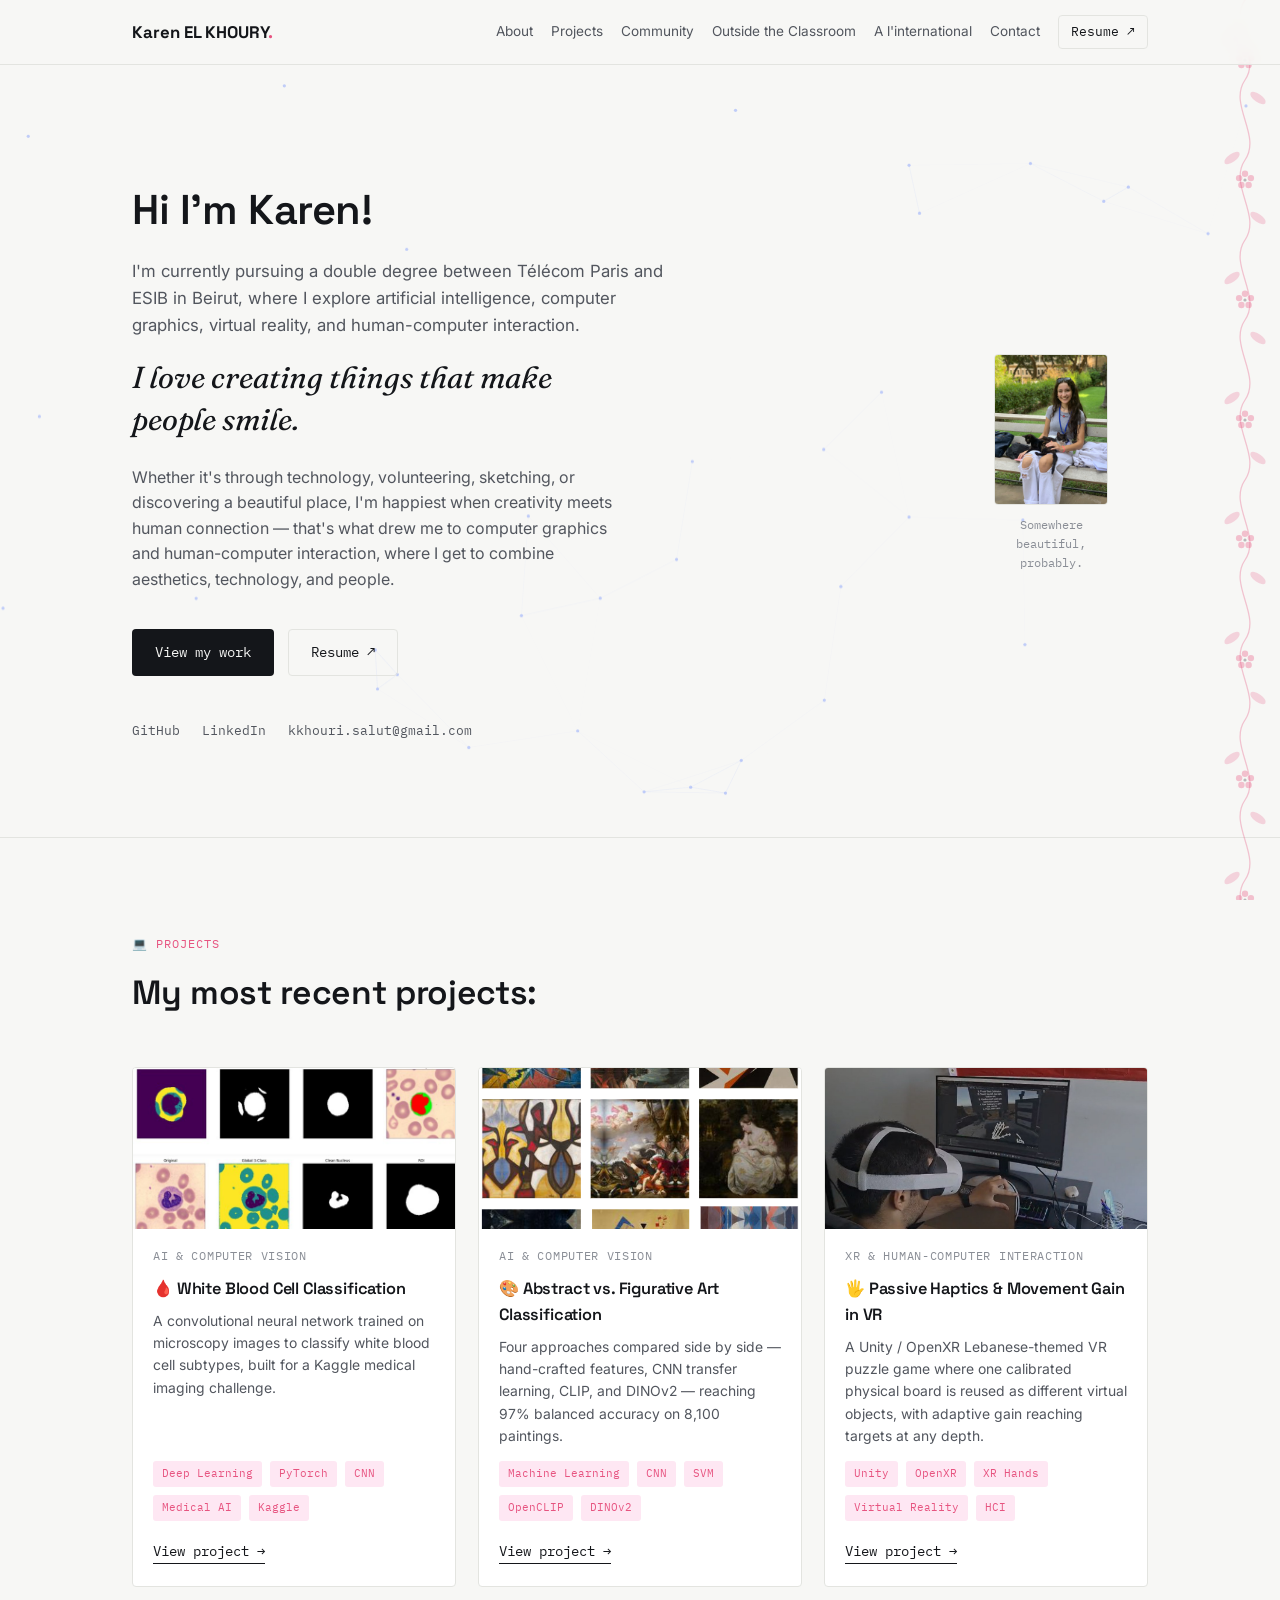
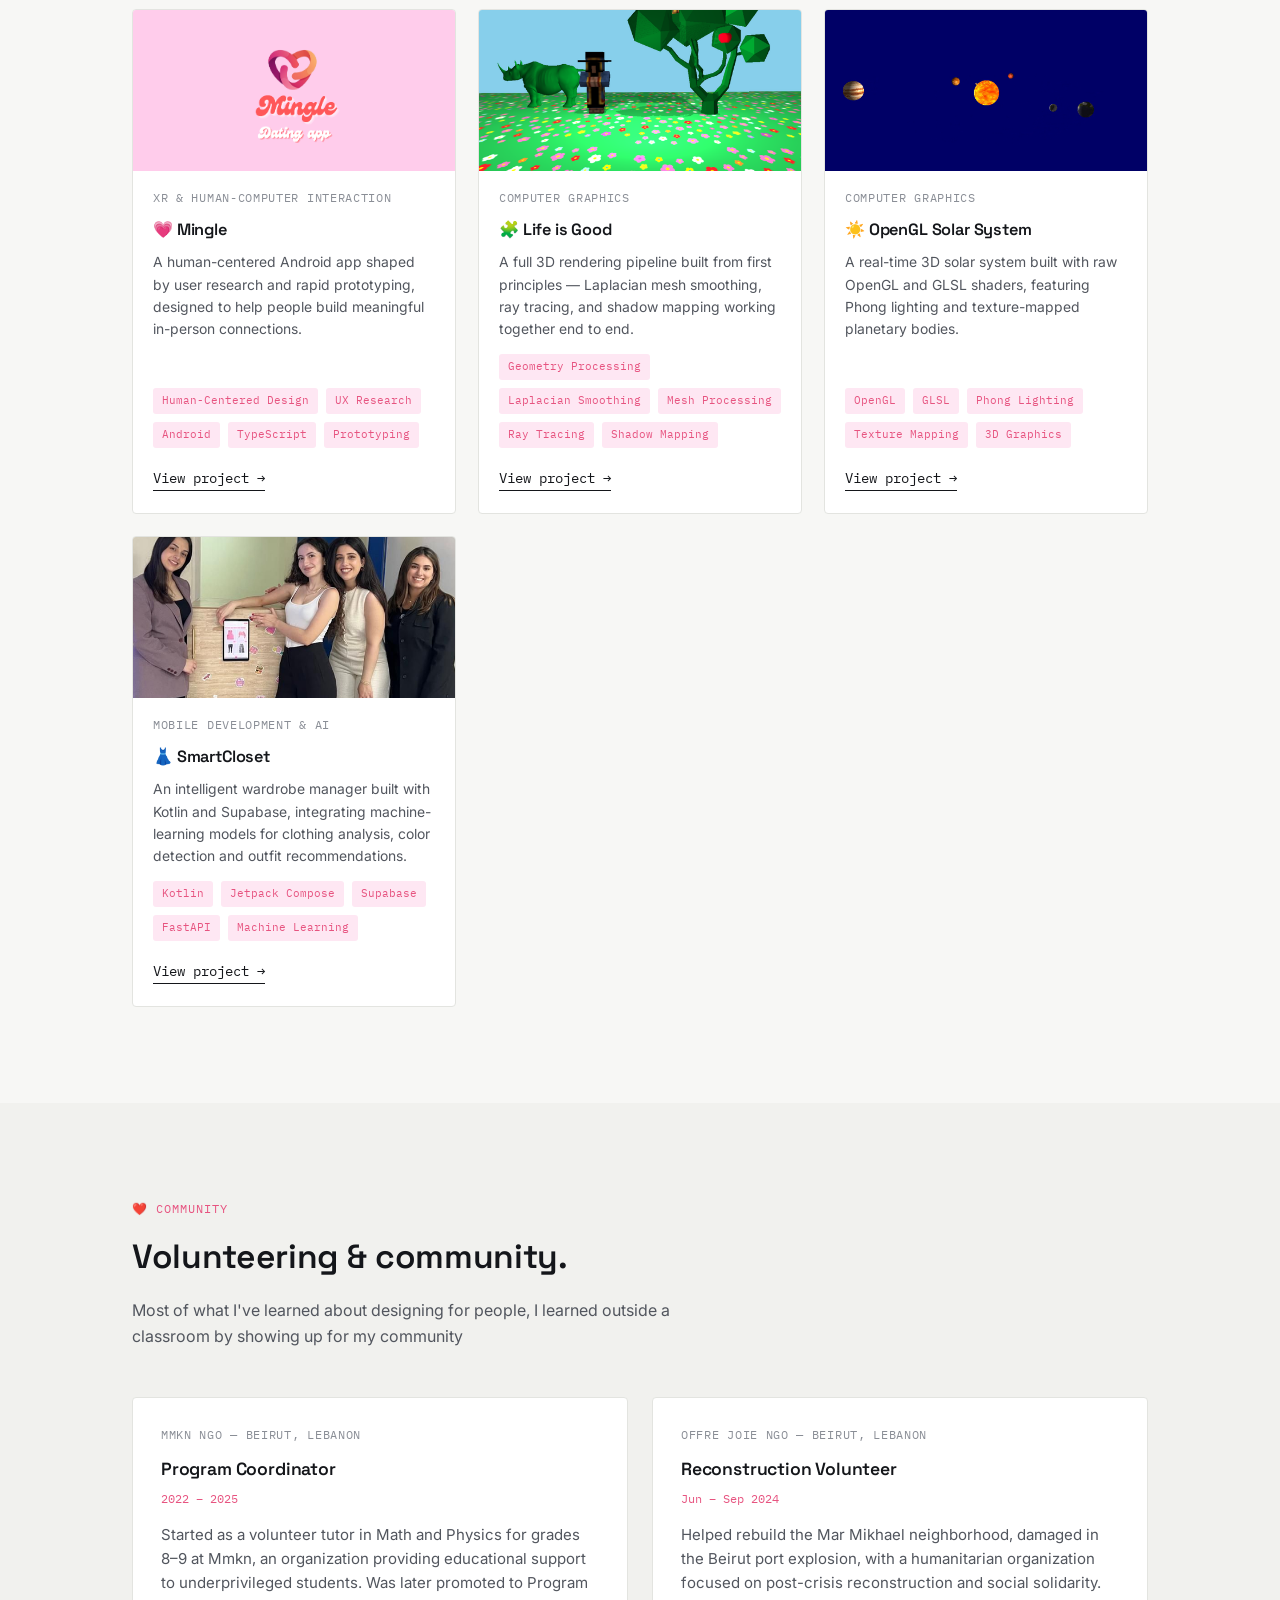
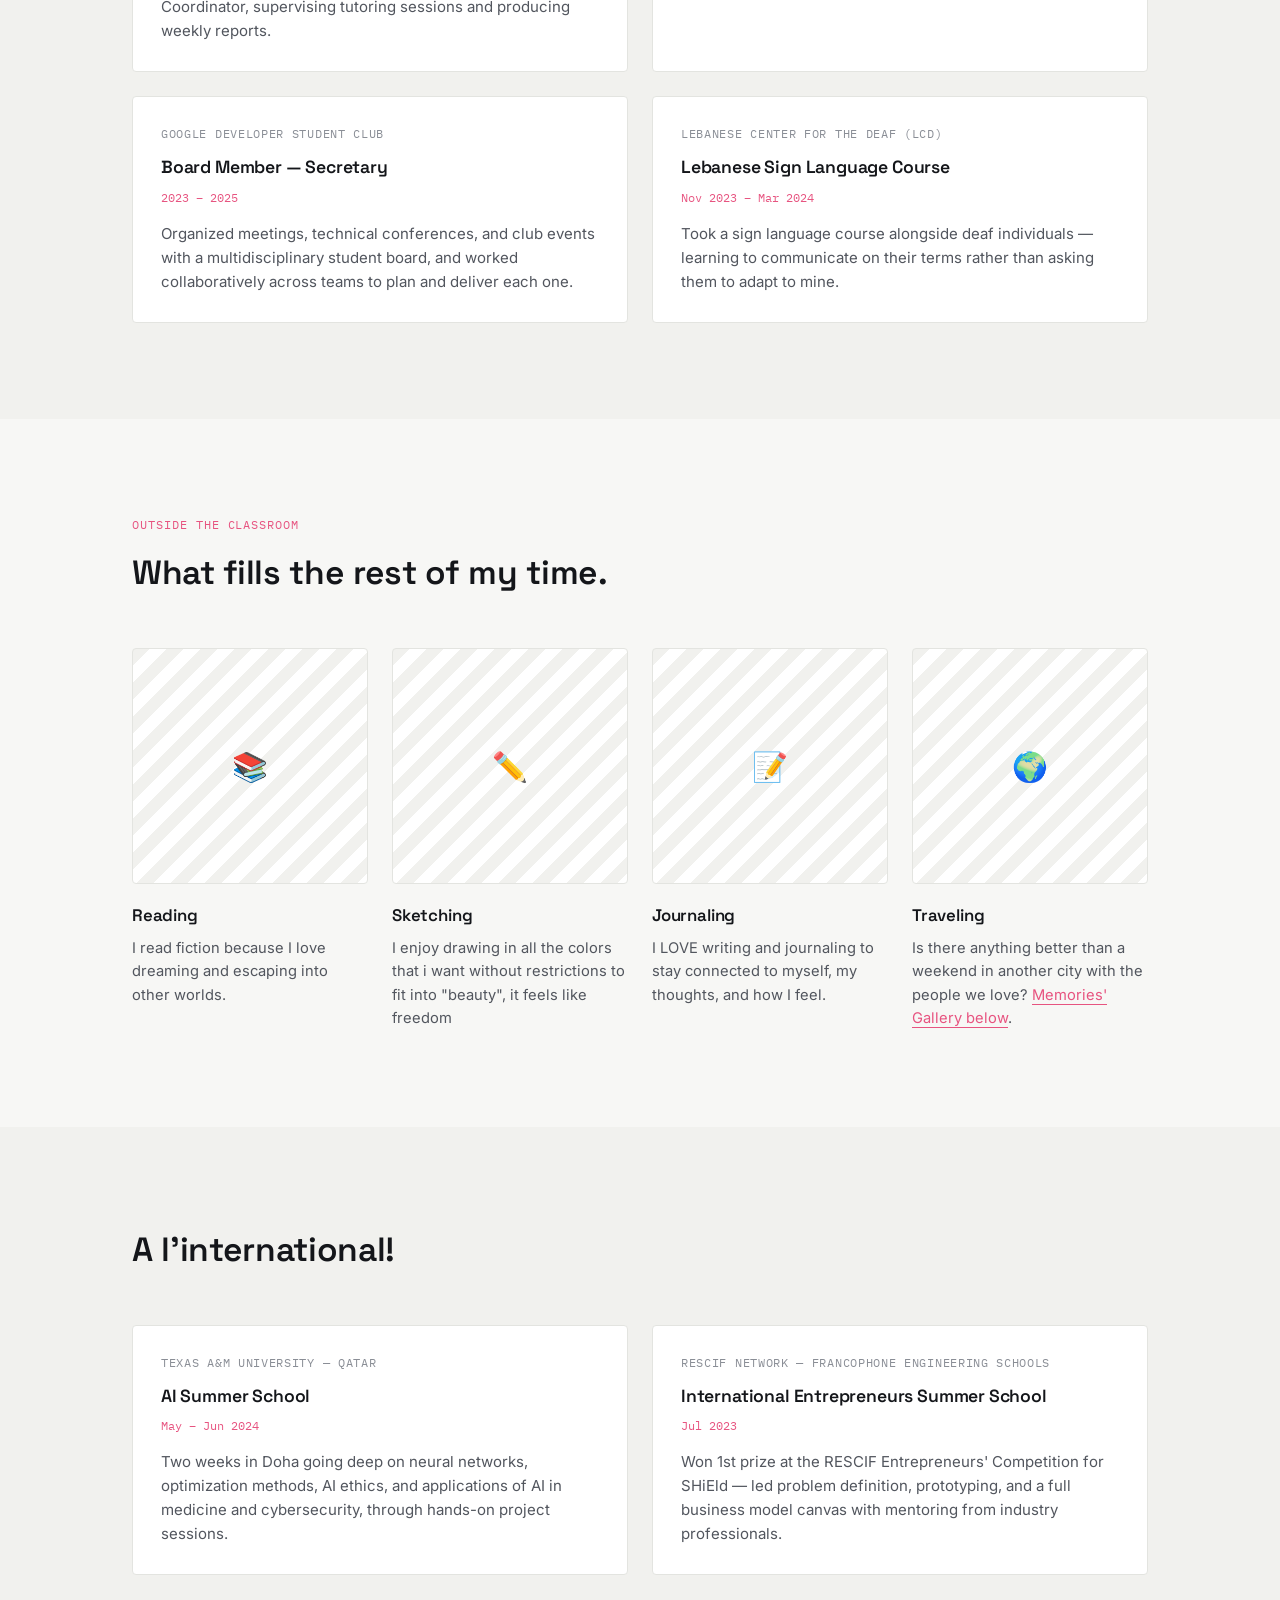
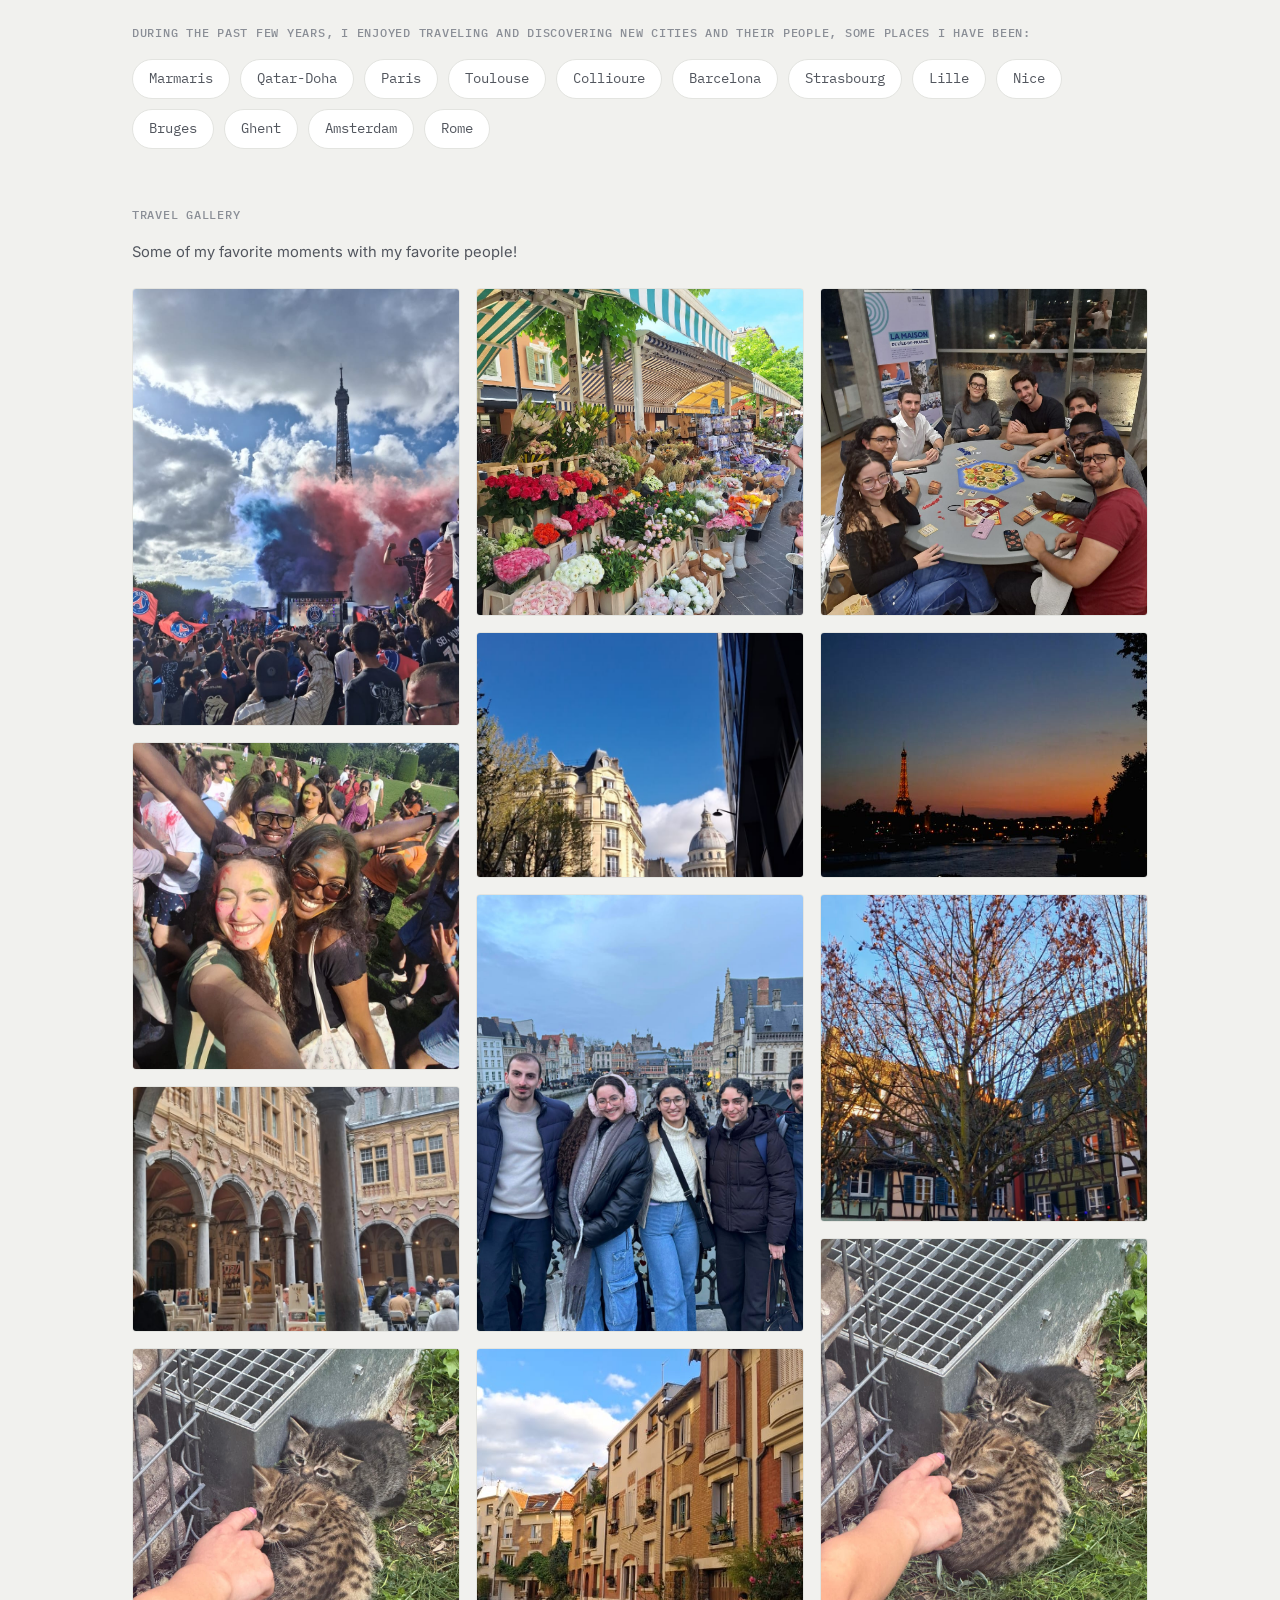
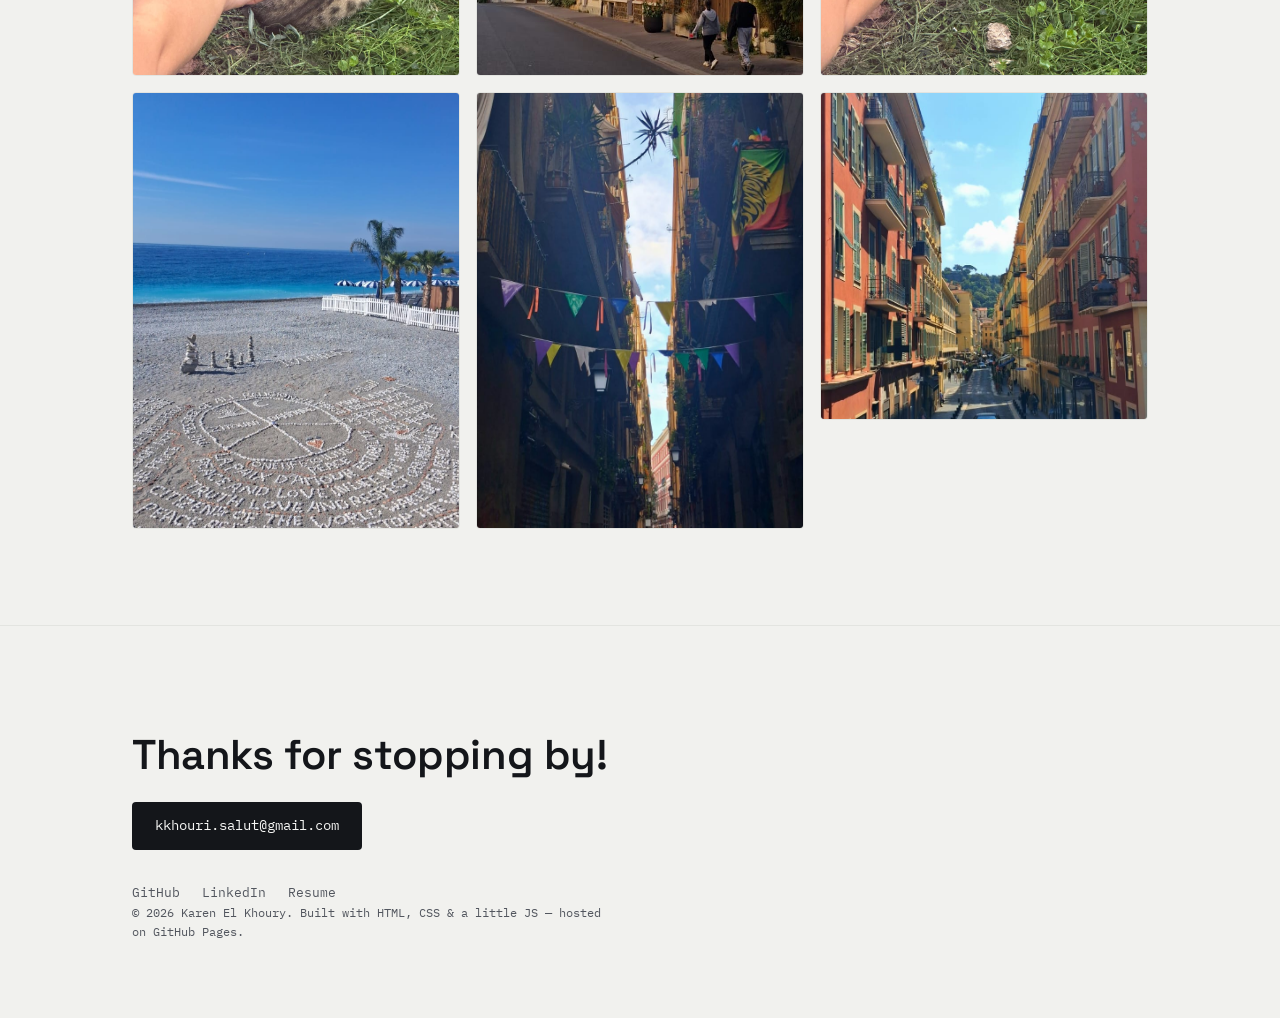
==== index.html @ 490871ad "Initial portfolio" ====
<!DOCTYPE html>
<html lang="en">

<head>
  <meta charset="UTF-8">
  <meta name="viewport" content="width=device-width, initial-scale=1.0">
  <title>Karen El Khoury, Portfolio</title>
  <meta name="description"
    content="Portfolio of Karen El Khoury — computer science engineer working across AI, extended reality, and computer graphics, with a life outside the keyboard too.">

  <link rel="preconnect" href="https://fonts.googleapis.com">
  <link rel="preconnect" href="https://fonts.gstatic.com" crossorigin>
  <link
    href="https://fonts.googleapis.com/css2?family=Space+Grotesk:wght@500;600;700&family=Inter:wght@400;500;600&family=IBM+Plex+Mono:wght@400;500&family=Fraunces:ital,opsz,wght@0,9..144,400;0,9..144,500;1,9..144,400&display=swap"
    rel="stylesheet">

  <link rel="stylesheet" href="css/style.css">
</head>

<body>

  <div class="floral-border" aria-hidden="true"></div>

  <!-- ================= NAV ================= -->
  <header class="site-nav">
    <div class="nav-inner">
      <a href="#top" class="nav-mark">Karen EL KHOURY<span class="dot">.</span></a>
      <nav class="nav-links" id="navLinks">
        <a href="#about">About</a>
        <a href="#build">Projects</a>
        <a href="#care">Community</a>
        <a href="#outside">Outside the Classroom</a>
        <a href="#been">A l'international</a>
        <a href="#contact">Contact</a>
        <a href="assets/resume.pdf" class="nav-resume" target="_blank" rel="noopener">Resume ↗</a>
      </nav>
      <button class="nav-toggle" id="navToggle" aria-label="Toggle menu" aria-expanded="false">
        <span></span><span></span><span></span>
      </button>
    </div>
  </header>

  <!-- ================= HERO ================= -->
  <section class="hero" id="top">
    <canvas id="meshCanvas" class="mesh-canvas" aria-hidden="true"></canvas>
    <div class="hero-inner">
      <div class="hero-grid">
        <div class="hero-text">
          <h1 class="hero-title">Hi I'm Karen! </h1>
          <p class="hero-sub">
            I'm currently pursuing a double degree between Télécom Paris and ESIB in Beirut, where I explore
            artificial intelligence, computer graphics, virtual reality, and human-computer interaction.
          </p>
          <p class="about-quote">I love creating things that make people smile.</p>
          <p class="about-body">Whether it's through technology, volunteering, sketching, or discovering a
            beautiful place, I'm happiest when creativity meets human connection — that's what drew me to
            computer graphics and human-computer interaction, where I get to combine aesthetics, technology, and
            people.</p>

          <div class="hero-actions">
            <a href="#build" class="btn btn-primary">View my work</a>
            <a href="assets/resume.pdf" class="btn btn-ghost" target="_blank" rel="noopener">Resume ↗</a>
          </div>
          <div class="hero-links">
            <a href="https://github.com/KarenKhou" target="_blank" rel="noopener">GitHub</a>
            <a href="https://www.linkedin.com/in/karen-kh2003" target="_blank" rel="noopener">LinkedIn</a>
            <a href="mailto:kkhouri.salut@gmail.com">kkhouri.salut@gmail.com</a>
          </div>
        </div>

        <figure class="about-photo hero-photo" id="about">
          <div class="photo-frame">
            <img src="assets/img/about.jpeg" alt="Karen El Khoury">
          </div>
          <figcaption>Somewhere beautiful, probably.</figcaption>
        </figure>
      </div>
    </div>
  </section>

  <!-- ================= WHAT I BUILD ================= -->
  <section class="section" id="build">
    <div class="section-inner">
      <div class="section-head">
        <p class="eyebrow">💻 Projects</p>
        <h2>My most recent projects:</h2>
      </div>

      <div class="project-grid">

        <!-- 1 -->
        <article class="card">
          <div class="card-media">
            <img src="assets/img/projects/wbc/fig3-multiotsu-pipeline.jpg"
              alt="White blood cell segmentation pipeline showing original image, thresholding, and final overlay">
          </div>
          <div class="card-body">
            <p class="card-cat">AI &amp; Computer Vision</p>
            <h3 class="card-title">🩸 White Blood Cell Classification</h3>
            <p class="card-desc">A convolutional neural network trained on microscopy images to classify white
              blood cell subtypes, built for a Kaggle medical imaging challenge.</p>
            <ul class="tags">
              <li>Deep Learning</li>
              <li>PyTorch</li>
              <li>CNN</li>
              <li>Medical AI</li>
              <li>Kaggle</li>
            </ul>
            <a href="projects/white-blood-cell-classification.html" class="card-link">View project →</a>
          </div>
        </article>

        <!-- 2 -->
        <article class="card">
          <div class="card-media">
            <img src="assets/img/projects/artvsfig/absfig.png"
              alt="Bar chart comparing balanced accuracy across four approaches: hand-crafted 0.814, CNN 0.949, CLIP 0.970, DINOv2 0.963">
          </div>
          <div class="card-body">
            <p class="card-cat">AI &amp; Computer Vision</p>
            <h3 class="card-title">🎨 Abstract vs. Figurative Art Classification</h3>
            <p class="card-desc">Four approaches compared side by side — hand-crafted features, CNN transfer
              learning, CLIP, and DINOv2 — reaching 97% balanced accuracy on 8,100 paintings.</p>
            <ul class="tags">
              <li>Machine Learning</li>
              <li>CNN</li>
              <li>SVM</li>
              <li>OpenCLIP</li>
              <li>DINOv2</li>
            </ul>
            <a href="projects/abstract-vs-figurative.html" class="card-link">View project →</a>
          </div>
        </article>

        <!-- 3 -->
        <article class="card">
          <div class="card-media">
            <img src="assets/img/projects/vr/fig2-calibration-scene.jpg"
              alt="Person wearing a VR headset with a monitor showing the calibration scene and hand-tracking overlay">
          </div>
          <div class="card-body">
            <p class="card-cat">XR &amp; Human-Computer Interaction</p>
            <h3 class="card-title">🖐️ Passive Haptics &amp; Movement Gain in VR</h3>
            <p class="card-desc">A Unity / OpenXR Lebanese-themed VR puzzle game where one calibrated physical
              board is reused as different virtual objects, with adaptive gain reaching targets at any depth.</p>
            <ul class="tags">
              <li>Unity</li>
              <li>OpenXR</li>
              <li>XR Hands</li>
              <li>Virtual Reality</li>
              <li>HCI</li>
            </ul>
            <a href="projects/passive-haptics-vr.html" class="card-link">View project →</a>
          </div>
        </article>

        <!-- 4: Mingle -->
        <article class="card">
          <div class="card-media">
            <img src="assets/img/projects/mingle/mingle-main.png" alt="Mingle app screenshot">
          </div>
          <div class="card-body">
            <p class="card-cat">XR &amp; Human-Computer Interaction</p>
            <h3 class="card-title">💗 Mingle</h3>
            <p class="card-desc">A human-centered Android app shaped by user research and rapid prototyping,
              designed to help people build meaningful in-person connections.</p>
            <ul class="tags">
              <li>Human-Centered Design</li>
              <li>UX Research</li>
              <li>Android</li>
              <li>TypeScript</li>
              <li>Prototyping</li>
            </ul>
            <a href="projects/mingle.html" class="card-link">View project →</a>
          </div>
        </article>

        <!-- 5: Life is Good -->
        <article class="card">
          <div class="card-media">
            <img src="assets/img/projects/lifeisgood/ss.png" alt="Life is Good rendering pipeline screenshot">
          </div>
          <div class="card-body">
            <p class="card-cat">Computer Graphics</p>
            <h3 class="card-title">🧩 Life is Good</h3>
            <p class="card-desc">A full 3D rendering pipeline built from first principles — Laplacian mesh
              smoothing, ray tracing, and shadow mapping working together end to end.</p>
            <ul class="tags">
              <li>Geometry Processing</li>
              <li>Laplacian Smoothing</li>
              <li>Mesh Processing</li>
              <li>Ray Tracing</li>
              <li>Shadow Mapping</li>
            </ul>
            <a href="projects/lifeisgood.html" class="card-link">View project →</a>
          </div>
        </article>

        <!-- 6: OpenGL Solar System -->
        <article class="card">
          <div class="card-media">
            <img src="assets/img/projects/solarsystem/solar.png" alt="OpenGL solar system render">
          </div>
          <div class="card-body">
            <p class="card-cat">Computer Graphics</p>
            <h3 class="card-title">☀️ OpenGL Solar System</h3>
            <p class="card-desc">A real-time 3D solar system built with raw OpenGL and GLSL shaders, featuring
              Phong lighting and texture-mapped planetary bodies.</p>
            <ul class="tags">
              <li>OpenGL</li>
              <li>GLSL</li>
              <li>Phong Lighting</li>
              <li>Texture Mapping</li>
              <li>3D Graphics</li>
            </ul>
            <a href="projects/solarsystem.html" class="card-link">View project →</a>
          </div>
        </article>

        <!-- 7: SmartCloset -->
        <article class="card">
          <div class="card-media">
            <img src="assets/img/projects/smartcloset/smartclosetcrop.png" alt="Smart Closet ">
          </div>
          <div class="card-body">
            <p class="card-cat">Mobile Development &amp; AI</p>
            <h3 class="card-title">👗 SmartCloset</h3>
            <p class="card-desc">An intelligent wardrobe manager built with Kotlin and Supabase,
              integrating machine-learning models for clothing analysis, color detection and outfit
              recommendations.</p>
            <ul class="tags">
              <li>Kotlin</li>
              <li>Jetpack Compose</li>
              <li>Supabase</li>
              <li>FastAPI</li>
              <li>Machine Learning</li>
            </ul>
            <a href="projects/smartcloset.html" class="card-link">View project →</a>
          </div>
        </article>

      </div>
    </div>
  </section>

  <!-- ================= WHAT I CARE ABOUT ================= -->
  <section class="section section-alt" id="care">
    <div class="section-inner">
      <div class="section-head">
        <p class="eyebrow">❤️ Community</p>
        <h2>Volunteering &amp; community.</h2>
        <p class="section-lede">Most of what I've learned about designing for people, I learned outside a
          classroom by showing up for my community</p>
      </div>

      <div class="care-grid">

        <article class="care-card">
          <p class="care-org">Mmkn NGO — Beirut, Lebanon</p>
          <h3>Program Coordinator</h3>
          <p class="care-when">2022 – 2025</p>
          <p class="care-desc">Started as a volunteer tutor in Math and Physics for grades 8–9 at Mmkn, an
            organization providing educational support to underprivileged students. Was later promoted to
            Program Coordinator, supervising tutoring sessions and producing weekly reports.</p>
        </article>

        <article class="care-card">
          <p class="care-org">Offre Joie NGO — Beirut, Lebanon</p>
          <h3>Reconstruction Volunteer</h3>
          <p class="care-when">Jun – Sep 2024</p>
          <p class="care-desc">Helped rebuild the Mar Mikhael neighborhood, damaged in the Beirut port
            explosion, with a humanitarian organization focused on post-crisis reconstruction and
            social solidarity.</p>
        </article>

        <article class="care-card">
          <p class="care-org">Google Developer Student Club</p>
          <h3>Board Member — Secretary</h3>
          <p class="care-when">2023 – 2025</p>
          <p class="care-desc">Organized meetings, technical conferences, and club events with a
            multidisciplinary student board, and worked collaboratively across teams to plan and deliver
            each one.</p>
        </article>

        <article class="care-card">
          <p class="care-org">Lebanese Center for the Deaf (LCD)</p>
          <h3>Lebanese Sign Language Course</h3>
          <p class="care-when">Nov 2023 – Mar 2024</p>
          <p class="care-desc">Took a sign language course alongside deaf individuals — learning to
            communicate on their terms rather than asking them to adapt to mine.</p>
        </article>

      </div>
    </div>
  </section>

  <!-- ================= OUTSIDE THE CLASSROOM ================= -->
  <section class="section" id="outside">
    <div class="section-inner">
      <div class="section-head">
        <p class="eyebrow">Outside the classroom</p>
        <h2>What fills the rest of my time.</h2>
      </div>

      <div class="outside-grid">

        <article class="outside-card">
          <div class="photo-frame photo-placeholder outside-photo">
            <!-- TODO: replace with a photo of your bookshelf, a favorite book, a reading nook, etc. -->
            <span>📚</span>
          </div>
          <h3>Reading</h3>
          <p>I read fiction because I love dreaming and escaping into other worlds.</p>
        </article>

        <article class="outside-card">
          <div class="photo-frame photo-placeholder outside-photo">
            <!-- TODO: replace with a photo of one of your sketches -->
            <span>✏️</span>
          </div>
          <h3>Sketching</h3>
          <p>I enjoy drawing in all the colors that i want without restrictions to fit into "beauty", it feels like freedom </p>
        </article>

        <article class="outside-card">
          <div class="photo-frame photo-placeholder outside-photo">
            <!-- TODO: replace with a photo of your journal, a desk, a quiet corner -->
            <span>📝</span>
          </div>
          <h3>Journaling</h3>
          <p>I LOVE writing and journaling to stay connected to myself, my thoughts, and how I feel.</p>
        </article>

        <article class="outside-card">
          <div class="photo-frame photo-placeholder outside-photo">
            <!-- TODO: replace with your favorite travel photo -->
            <span>🌍</span>
          </div>
          <h3>Traveling</h3>
          <p>Is there anything better than a weekend in another city with the people we love?
            <a href="#been" class="inline-link">Memories' Gallery below</a>.
          </p>
        </article>

      </div>
    </div>
  </section>

  <!-- ================= WHERE I'VE BEEN ================= -->
  <section class="section section-alt" id="been">
    <div class="section-inner">
      <div class="section-head">
        <h2>A l'international!</h2>
      </div>

      <div class="care-grid">
        <article class="care-card">
          <p class="care-org">Texas A&amp;M University — Qatar</p>
          <h3>AI Summer School</h3>
          <p class="care-when">May – Jun 2024</p>
          <p class="care-desc">Two weeks in Doha going deep on neural networks, optimization methods, AI
            ethics, and applications of AI in medicine and cybersecurity, through hands-on project
            sessions.</p>
        </article>

        <article class="care-card">
          <p class="care-org">RESCIF Network — Francophone Engineering Schools</p>
          <h3>International Entrepreneurs Summer School</h3>
          <p class="care-when">Jul 2023</p>
          <p class="care-desc">Won 1st prize at the RESCIF Entrepreneurs' Competition for SHiEld — led
            problem definition, prototyping, and a full business model canvas with mentoring from
            industry professionals.</p>
        </article>
      </div>

      <div class="travel-block">
        <h3 class="travel-title">During the past few years, i enjoyed traveling and discovering new cities and their
          people, some places i have been:</h3>
        <ul class="travel-chips">
          <li>Marmaris</li>
          <li>Qatar-Doha</li>
          <li>Paris</li>
          <li>Toulouse</li>
          <li>Collioure</li>
          <li>Barcelona</li>
          <li>Strasbourg</li>
          <li>Lille</li>
          <li>Nice</li>
          <li>Bruges</li>
          <li>Ghent</li>
          <li>Amsterdam</li>
          <li>Rome</li>
        </ul>
      </div>

      <div class="gallery-block">
        <h3 class="travel-title">Travel Gallery</h3>
        <p class="gallery-lede">Some of my favorite moments with my favorite people!</p>
        <div class="gallery-grid">
          <figure class="gallery-item tile-tall">
            <div class="photo-frame"><img src="assets/img/1.jpeg" alt="Travel memory"></div>
          </figure>
          <figure class="gallery-item tile-square">
            <div class="photo-frame"><img src="assets/img/2.jpeg" alt="Travel memory"></div>
          </figure>
          <figure class="gallery-item tile-wide">
            <div class="photo-frame"><img src="assets/img/4.jpeg" alt="Travel memory"></div>
          </figure>
          <figure class="gallery-item tile-square">
            <div class="photo-frame"><img src="assets/img/3.jpeg" alt="Travel memory"></div>
          </figure>
          <figure class="gallery-item tile-tall">
            <div class="photo-frame"><img src="assets/img/5.jpeg" alt="Travel memory"></div>
          </figure>
          <figure class="gallery-item tile-square">
            <div class="photo-frame"><img src="assets/img/6.jpeg" alt="Travel memory"></div>
          </figure>
          <figure class="gallery-item tile-wide">
            <div class="photo-frame"><img src="assets/img/7.jpeg" alt="Travel memory"></div>
          </figure>
          <figure class="gallery-item tile-tall">
            <div class="photo-frame"><img src="assets/img/8.jpeg" alt="Travel memory"></div>
          </figure>
          <figure class="gallery-item tile-square">
            <div class="photo-frame"><img src="assets/img/9.jpeg" alt="Travel memory"></div>
          </figure>
          <figure class="gallery-item tile-tall">
            <div class="photo-frame"><img src="assets/img/10.jpeg" alt="Travel memory"></div>
          </figure>
          <figure class="gallery-item tile-square">
            <div class="photo-frame"><img src="assets/img/11.jpeg" alt="Travel memory"></div>
          </figure>
          <figure class="gallery-item tile-wide">
            <div class="photo-frame"><img src="assets/img/12.jpeg" alt="Travel memory"></div>
          </figure>
          <figure class="gallery-item tile-square">
            <div class="photo-frame"><img src="assets/img/13.jpeg" alt="Travel memory"></div>
          </figure>
          <figure class="gallery-item tile-tall">
            <div class="photo-frame"><img src="assets/img/15.jpeg" alt="Travel memory"></div>
          </figure>
          <figure class="gallery-item tile-square">
            <div class="photo-frame"><img src="assets/img/14.jpeg" alt="Travel memory"></div>
          </figure>
        </div>
      </div>
    </div>
  </section>



  <!-- ================= CONTACT / FOOTER ================= -->
  <footer class="footer" id="contact">
    <div class="footer-inner">
      <h2>Thanks for stopping by! </h2>
      <a href="mailto:kkhouri.salut@gmail.com" class="btn btn-primary">kkhouri.salut@gmail.com</a>
      <div class="footer-links">
        <a href="https://github.com/KarenKhou" target="_blank" rel="noopener">GitHub</a>
        <a href="https://www.linkedin.com/in/karen-kh2003" target="_blank" rel="noopener">LinkedIn</a>
        <a href="assets/resume.pdf" target="_blank" rel="noopener">Resume</a>
      </div>
      <p class="footer-copy">© <span id="year"></span> Karen El Khoury. Built with HTML, CSS &amp; a little JS —
        hosted on GitHub Pages.</p>
    </div>
  </footer>

  <script src="js/main.js"></script>
</body>

</html>
---- css/style.css ----
/* =========================================================
   TOKENS
========================================================= */
:root{
  --bg:        #F7F7F5;
  --bg-alt:    #F1F1EE;
  --surface:   #FFFFFF;
  --ink:       #14161A;
  --ink-soft:  #52565E;
  --ink-faint: #8A8E96;
  --line:      #E3E4E0;
  --accent:    #E75480;
  --accent-soft: rgb(254, 231, 243);

  --font-display: 'Space Grotesk', 'Helvetica Neue', Arial, sans-serif;
  --font-body: 'Inter', 'Helvetica Neue', Arial, sans-serif;
  --font-mono: 'IBM Plex Mono', 'SFMono-Regular', Menlo, monospace;
  --font-serif: 'Fraunces', Georgia, serif;

  --max-w: 1080px;
  --radius: 4px;
}

*, *::before, *::after{ box-sizing: border-box; }

html{ scroll-behavior: smooth; }

@media (prefers-reduced-motion: reduce){
  html{ scroll-behavior: auto; }
  *{ animation-duration: 0.001ms !important; animation-iteration-count: 1 !important; transition-duration: 0.001ms !important; }
}

body{
  margin: 0;
  background: var(--bg);
  color: var(--ink);
  font-family: var(--font-body);
  font-size: 16px;
  line-height: 1.6;
  -webkit-font-smoothing: antialiased;
}

h1, h2, h3{
  font-family: var(--font-display);
  color: var(--ink);
  margin: 0;
  letter-spacing: -0.01em;
}

a{ color: inherit; text-decoration: none; }

.eyebrow{
  font-family: var(--font-mono);
  font-size: 0.75rem;
  letter-spacing: 0.08em;
  text-transform: uppercase;
  color: var(--accent);
  margin: 0 0 0.75rem;
}

.section-inner, .nav-inner, .hero-inner, .footer-inner{
  max-width: var(--max-w);
  margin: 0 auto;
  padding: 0 32px;
}

/* =========================================================
   NAV
========================================================= */
.site-nav{
  position: sticky;
  top: 0;
  z-index: 50;
  background: rgba(247,247,245,0.85);
  backdrop-filter: blur(8px);
  border-bottom: 1px solid var(--line);
}

.nav-inner{
  display: flex;
  align-items: center;
  justify-content: space-between;
  height: 64px;
}

.nav-mark{
  font-family: var(--font-display);
  font-weight: 700;
  font-size: 1.05rem;
}
.nav-mark .dot{ color: var(--accent); }

.nav-links{
  display: flex;
  align-items: center;
  gap: 18px;
  font-size: 0.85rem;
  white-space: nowrap;
}

.nav-links a{
  color: var(--ink-soft);
  transition: color 0.15s ease;
}
.nav-links a:hover{ color: var(--ink); }

.nav-resume{
  font-family: var(--font-mono);
  font-size: 0.8rem;
  border: 1px solid var(--line);
  padding: 6px 12px;
  border-radius: var(--radius);
  color: var(--ink) !important;
}
.nav-resume:hover{ border-color: var(--accent); color: var(--accent) !important; }

.nav-toggle{
  display: none;
  flex-direction: column;
  justify-content: center;
  gap: 5px;
  width: 32px;
  height: 32px;
  background: none;
  border: none;
  cursor: pointer;
}
.nav-toggle span{
  display: block;
  height: 2px;
  background: var(--ink);
  border-radius: 2px;
}

/* =========================================================
   HERO
========================================================= */
.hero{
  position: relative;
  overflow: hidden;
  padding: 120px 0 96px;
  border-bottom: 1px solid var(--line);
}

.mesh-canvas{
  position: absolute;
  inset: 0;
  width: 100%;
  height: 100%;
  opacity: 0.55;
}

.hero-inner{
  position: relative;
  z-index: 1;
}

.hero-title{
  font-size: clamp(1.8rem, 3.6vw, 2.6rem);
  font-weight: 600;
  line-height: 1.18;
  max-width: 780px;
}

.hero-sub{
  margin-top: 24px;
  max-width: 560px;
  color: var(--ink-soft);
  font-size: 1.05rem;
}

.hero-actions{
  margin-top: 36px;
  display: flex;
  gap: 14px;
  flex-wrap: wrap;
}

.btn{
  display: inline-flex;
  align-items: center;
  padding: 12px 22px;
  border-radius: var(--radius);
  font-family: var(--font-mono);
  font-size: 0.85rem;
  border: 1px solid transparent;
  transition: all 0.15s ease;
}
.btn-primary{
  background: var(--ink);
  color: var(--bg);
}
.btn-primary:hover{ background: var(--accent); }
.btn-ghost{
  border-color: var(--line);
  color: var(--ink);
}
.btn-ghost:hover{ border-color: var(--accent); color: var(--accent); }

.hero-links{
  margin-top: 44px;
  display: flex;
  gap: 22px;
  font-family: var(--font-mono);
  font-size: 0.82rem;
  color: var(--ink-soft);
}
.hero-links a:hover{ color: var(--accent); }

/* =========================================================
   A LITTLE ABOUT ME
========================================================= */
.about-section{ padding: 88px 0 96px; }

.hero-grid{
  display: grid;
  grid-template-columns: 1.6fr 0.4fr;
  gap: 48px;
  align-items: center;
}

.hero-photo{
  align-self: center;
  max-width: 220px;
  justify-self: end;
}

.about-inner{
  display: grid;
  grid-template-columns: 1.1fr 0.9fr;
  gap: 56px;
  align-items: center;
}

.about-quote{
  font-family: var(--font-serif);
  font-style: italic;
  font-weight: 400;
  font-size: clamp(1.4rem, 2.6vw, 1.9rem);
  line-height: 1.4;
  color: var(--ink);
  margin: 0 0 24px;
  max-width: 480px;
}

.about-body{
  color: var(--ink-soft);
  font-size: 1rem;
  max-width: 480px;
}

.photo-frame{
  border-radius: var(--radius);
  overflow: hidden;
  border: 1px solid var(--line);
}

.photo-frame img{
  display: block;
  width: 100%;
  height: 100%;
  object-fit: cover;
}

.photo-placeholder{
  aspect-ratio: 4 / 5;
  background:
    repeating-linear-gradient(135deg, var(--bg-alt) 0 12px, var(--surface) 12px 24px);
  display: flex;
  align-items: center;
  justify-content: center;
  color: var(--ink-faint);
  font-family: var(--font-mono);
  font-size: 0.78rem;
  text-align: center;
  padding: 16px;
}

.about-photo figcaption{
  margin-top: 10px;
  font-family: var(--font-mono);
  font-size: 0.75rem;
  color: var(--ink-faint);
  text-align: center;
}

.inline-link{
  color: var(--accent);
  border-bottom: 1px solid var(--accent);
}

/* =========================================================
   OUTSIDE THE CLASSROOM
========================================================= */
.outside-grid{
  display: grid;
  grid-template-columns: repeat(4, 1fr);
  gap: 24px;
}

.outside-card h3{
  font-size: 1.05rem;
  font-weight: 600;
  margin: 18px 0 8px;
}

.outside-card p{
  color: var(--ink-soft);
  font-size: 0.92rem;
  margin: 0;
}

.outside-photo{
  aspect-ratio: 1 / 1;
  font-size: 1.8rem;
}

/* =========================================================
   SECTIONS (shared)
========================================================= */
.section{ padding: 96px 0; }
.section-alt{ background: var(--bg-alt); }

.section-head{
  margin-bottom: 48px;
  max-width: 560px;
}
.section-head h2{
  font-size: clamp(1.6rem, 3vw, 2.1rem);
  font-weight: 600;
}

.section-lede{
  margin-top: 14px;
  color: var(--ink-soft);
  font-size: 1rem;
}

.other-groups--spaced{ margin-top: 64px; }

/* =========================================================
   PROJECT CARDS
========================================================= */
.project-grid{
  display: grid;
  grid-template-columns: repeat(auto-fit, minmax(260px, 1fr));
  gap: 22px;
}

.card{
  background: var(--surface);
  border: 1px solid var(--line);
  border-radius: var(--radius);
  padding: 0;
  overflow: hidden;
  display: flex;
  flex-direction: column;
  transition: border-color 0.15s ease, transform 0.15s ease;
}
.card:hover{
  border-color: var(--accent);
  transform: translateY(-2px);
}

/* Project photo, full-bleed at the top of the card */
.card-media{
  aspect-ratio: 2 / 1;
  font-size: 0.72rem;
  overflow: hidden;
}

.card-media img{
  display: block;
  width: 100%;
  height: 100%;
  object-fit: cover;
}

.card-body{
  padding: 18px 20px 22px;
  display: flex;
  flex-direction: column;
  flex: 1;
}

.card-title{
  font-size: 1.02rem;
  font-weight: 600;
  margin-bottom: 8px;
}

.card-desc{
  color: var(--ink-soft);
  font-size: 0.87rem;
  margin: 0 0 14px;
  flex: 1;
}

.show-more-wrap{
  text-align: center;
  margin-top: 40px;
}

.card-more{ display: none; }

.card-cat{
  font-family: var(--font-mono);
  font-size: 0.72rem;
  text-transform: uppercase;
  letter-spacing: 0.06em;
  color: var(--ink-faint);
  margin: 0 0 10px;
}

.tags{
  list-style: none;
  display: flex;
  flex-wrap: wrap;
  gap: 8px;
  padding: 0;
  margin: 0 0 20px;
}
.tags li{
  font-family: var(--font-mono);
  font-size: 0.7rem;
  background: var(--accent-soft);
  color: var(--accent);
  padding: 4px 9px;
  border-radius: 3px;
}

.card-link{
  font-family: var(--font-mono);
  font-size: 0.85rem;
  color: var(--ink);
  align-self: flex-start;
  border-bottom: 1px solid var(--ink);
}
.card-link:hover{ color: var(--accent); border-color: var(--accent); }

/* =========================================================
   OTHER PROJECTS
========================================================= */
.other-groups{
  display: grid;
  grid-template-columns: repeat(auto-fit, minmax(220px, 1fr));
  gap: 40px;
}

.other-group-title{
  font-family: var(--font-mono);
  font-size: 0.78rem;
  text-transform: uppercase;
  letter-spacing: 0.06em;
  color: var(--ink-faint);
  margin: 0 0 16px;
  font-weight: 500;
}

.other-list{
  list-style: none;
  margin: 0;
  padding: 0;
  border-top: 1px solid var(--line);
}

.other-list li{
  display: flex;
  align-items: center;
  justify-content: space-between;
  gap: 12px;
  padding: 14px 0;
  border-bottom: 1px solid var(--line);
}

.other-row{
  display: flex;
  flex-direction: column;
  gap: 3px;
}

.other-name{
  font-weight: 500;
  font-size: 0.95rem;
}

.other-tags{
  font-family: var(--font-mono);
  font-size: 0.72rem;
  color: var(--ink-faint);
}

.other-list a{
  font-family: var(--font-mono);
  color: var(--ink-faint);
  flex-shrink: 0;
}
.other-list a:hover{ color: var(--accent); }

/* =========================================================
   CARE / TRAVEL CARDS  (What I Care About, Where I've Been)
========================================================= */
.care-grid{
  display: grid;
  grid-template-columns: repeat(2, 1fr);
  gap: 24px;
}

.care-card{
  background: var(--surface);
  border: 1px solid var(--line);
  border-radius: var(--radius);
  padding: 28px;
}

.care-org{
  font-family: var(--font-mono);
  font-size: 0.72rem;
  text-transform: uppercase;
  letter-spacing: 0.06em;
  color: var(--ink-faint);
  margin: 0 0 10px;
}

.care-card h3{
  font-size: 1.1rem;
  font-weight: 600;
  margin-bottom: 6px;
}

.care-when{
  font-family: var(--font-mono);
  font-size: 0.78rem;
  color: var(--accent);
  margin: 0 0 14px;
}

.care-desc{
  color: var(--ink-soft);
  font-size: 0.94rem;
  margin: 0;
}

.travel-block{ margin-top: 48px; }

.travel-title{
  font-family: var(--font-mono);
  font-size: 0.78rem;
  text-transform: uppercase;
  letter-spacing: 0.06em;
  color: var(--ink-faint);
  font-weight: 500;
  margin: 0 0 16px;
}

.travel-chips{
  list-style: none;
  display: flex;
  flex-wrap: wrap;
  gap: 10px;
  padding: 0;
  margin: 0;
}

.travel-chips li{
  font-family: var(--font-mono);
  font-size: 0.85rem;
  background: var(--surface);
  border: 1px solid var(--line);
  padding: 8px 16px;
  border-radius: 999px;
  color: var(--ink-soft);
}

/* =========================================================
   TRAVEL GALLERY
========================================================= */
.gallery-block{ margin-top: 56px; }

.gallery-lede{
  color: var(--ink-soft);
  font-size: 0.92rem;
  margin: 0 0 24px;
  max-width: 520px;
}

/* Pinterest-style masonry via CSS columns — no JS required.
   Add more <figure class="gallery-item ..."> blocks any time; the
   grid reflows to fit them. */
.gallery-grid{
  column-count: 3;
  column-gap: 16px;
}

.gallery-item{
  margin: 0 0 16px;
  break-inside: avoid;
}

.gallery-item .photo-frame{
  aspect-ratio: auto;
  height: auto;
  padding: 0;
}

.gallery-item .photo-placeholder{
  display: flex;
}

.gallery-item.tile-square .photo-frame{ aspect-ratio: 1 / 1; }
.gallery-item.tile-tall .photo-frame{ aspect-ratio: 3 / 4; }
.gallery-item.tile-wide .photo-frame{ aspect-ratio: 4 / 3; }

/* =========================================================
   TIMELINE
========================================================= */
.timeline{
  list-style: none;
  margin: 0;
  padding: 0;
  border-left: 1px solid var(--line);
  max-width: 640px;
}

.timeline-item{
  position: relative;
  padding: 0 0 40px 32px;
}
.timeline-item:last-child{ padding-bottom: 0; }

.timeline-item::before{
  content: "";
  position: absolute;
  left: -5px;
  top: 4px;
  width: 9px;
  height: 9px;
  border-radius: 50%;
  background: var(--accent);
}

.timeline-year{
  font-family: var(--font-mono);
  font-size: 0.78rem;
  color: var(--accent);
  display: block;
  margin-bottom: 6px;
}

.timeline-body h3{
  font-size: 1.05rem;
  font-weight: 600;
  margin-bottom: 6px;
}
.timeline-body p{
  color: var(--ink-soft);
  font-size: 0.92rem;
  margin: 0;
  max-width: 480px;
}

/* =========================================================
   FOOTER
========================================================= */
.footer{
  border-top: 1px solid var(--line);
  padding: 96px 0 48px;
  background: var(--bg-alt);
}

.footer-inner{ text-align: left; }

.footer h2{
  font-size: clamp(1.8rem, 4vw, 2.6rem);
  font-weight: 600;
  margin-bottom: 14px;
}

.footer p{
  color: var(--ink-soft);
  max-width: 480px;
  margin: 0 0 28px;
}

.footer-links{
  margin-top: 32px;
  display: flex;
  gap: 22px;
  font-family: var(--font-mono);
  font-size: 0.82rem;
  color: var(--ink-soft);
}
.footer-links a:hover{ color: var(--accent); }

.footer-copy{
  margin-top: 56px;
  font-family: var(--font-mono);
  font-size: 0.75rem;
  color: var(--ink-faint);
}

/* =========================================================
   RESPONSIVE
========================================================= */
@media (max-width: 860px){
  .project-grid{ grid-template-columns: 1fr; }
  .other-groups{ grid-template-columns: 1fr; gap: 32px; }
  .care-grid{ grid-template-columns: 1fr; }
  .hero-grid{ grid-template-columns: 1fr; gap: 40px; }
  .about-inner{ grid-template-columns: 1fr; }
  .about-photo{ max-width: 340px; }
  .hero-photo{ max-width: 200px; margin: 0 auto; }
  .outside-grid{ grid-template-columns: repeat(2, 1fr); }
  .gallery-grid{ column-count: 2; }
}

@media (max-width: 1000px){
  .nav-links{
    position: absolute;
    top: 64px;
    left: 0;
    right: 0;
    background: var(--bg);
    border-bottom: 1px solid var(--line);
    flex-direction: column;
    align-items: flex-start;
    padding: 20px 32px 28px;
    gap: 16px;
    display: none;
  }
  .nav-links.open{ display: flex; }
  .nav-toggle{ display: flex; }
}

@media (max-width: 720px){
  .hero{ padding: 88px 0 64px; }
  .section{ padding: 64px 0; }
  .gallery-grid{ column-count: 1; }
}

/* Focus visibility */
a:focus-visible, button:focus-visible{
  outline: 2px solid var(--accent);
  outline-offset: 2px;
}

/* =========================================================
   PROJECT DETAIL PAGE
========================================================= */
.proj-hero{
  padding: 72px 0 0;
  border-bottom: 1px solid var(--line);
}

.proj-title{
  font-size: clamp(1.9rem, 4.4vw, 2.8rem);
  font-weight: 600;
  line-height: 1.15;
  max-width: 780px;
}

.proj-lede{
  margin-top: 20px;
  max-width: 680px;
  color: var(--ink-soft);
  font-size: 1.05rem;
}

.proj-stats{
  display: flex;
  flex-wrap: wrap;
  gap: 36px;
  margin-top: 40px;
  padding-top: 28px;
  border-top: 1px solid var(--line);
}

.proj-stat{
  display: flex;
  flex-direction: column;
  gap: 4px;
}

.proj-stat-num{
  font-family: var(--font-display);
  font-size: 1.6rem;
  font-weight: 700;
  color: var(--accent);
}

.proj-stat-label{
  font-family: var(--font-mono);
  font-size: 0.72rem;
  color: var(--ink-faint);
  text-transform: uppercase;
  letter-spacing: 0.04em;
}

.proj-tags{ margin: 28px 0 0; }

.proj-links{
  display: flex;
  flex-wrap: wrap;
  gap: 14px;
  margin: 32px 0 48px;
}

.proj-hero-media{ padding-bottom: 56px; }

/* =========================================================
   PROJECT FIGURES
========================================================= */
.proj-figure{ margin: 40px 0; }

.proj-figure .photo-frame{
  border-radius: var(--radius);
}

.proj-figure img{
  display: block;
  width: 100%;
  height: auto;
}

.proj-figure figcaption{
  margin-top: 12px;
  font-family: var(--font-mono);
  font-size: 0.8rem;
  color: var(--ink-faint);
  max-width: 640px;
}

.proj-figure--narrow{
  max-width: 560px;
}

/* =========================================================
   PROJECT CONTENT
========================================================= */
.proj-content{ padding: 64px 0 40px; }

.proj-content-inner{ max-width: 760px; }

.proj-section{ margin-bottom: 72px; }
.proj-section:last-child{ margin-bottom: 0; }

.proj-kicker{
  font-family: var(--font-mono);
  font-size: 0.75rem;
  letter-spacing: 0.08em;
  text-transform: uppercase;
  color: var(--accent);
  margin: 0 0 0.6rem;
}

.proj-section h2{
  font-size: clamp(1.4rem, 2.6vw, 1.8rem);
  font-weight: 600;
  margin-bottom: 20px;
}

.proj-h3{
  font-size: 1.1rem;
  font-weight: 600;
  margin: 32px 0 14px;
}

.proj-section p{
  color: var(--ink-soft);
  font-size: 1rem;
  margin: 0 0 16px;
}

.proj-list, .proj-steps{
  color: var(--ink-soft);
  font-size: 1rem;
  padding-left: 22px;
  margin: 0 0 16px;
}

.proj-list li, .proj-steps li{
  margin-bottom: 10px;
}

.proj-list strong, .proj-steps strong{ color: var(--ink); }

.proj-table-wrap{
  overflow-x: auto;
  margin: 24px 0;
  border: 1px solid var(--line);
  border-radius: var(--radius);
}

.proj-table{
  width: 100%;
  border-collapse: collapse;
  font-size: 0.9rem;
}

.proj-table th, .proj-table td{
  text-align: left;
  padding: 12px 16px;
  border-bottom: 1px solid var(--line);
}

.proj-table th{
  font-family: var(--font-mono);
  font-size: 0.72rem;
  text-transform: uppercase;
  letter-spacing: 0.05em;
  color: var(--ink-faint);
  background: var(--bg-alt);
}

.proj-table tr:last-child td{ border-bottom: none; }

.proj-table-best{
  color: var(--accent);
  font-weight: 600;
}

@media (max-width: 720px){
  .proj-hero{ padding-top: 56px; }
  .proj-stats{ gap: 24px; }
}

.proj-team{
  margin-top: 14px;
  font-family: var(--font-mono);
  font-size: 0.82rem;
  color: var(--ink-faint);
  max-width: 680px;
}

/* =========================================================
   FLORAL BORDER (decorative, right edge of the page)
========================================================= */
.floral-border{
  position: fixed;
  top: 0;
  right: 0;
  width: 70px;
  height: 100vh;
  background-image: url('../assets/img/floral-border.svg');
  background-repeat: repeat-y;
  background-position: top center;
  background-size: 70px 240px;
  pointer-events: none;
  z-index: 4;
}

/* Only show it where there's genuine whitespace beside the content */
@media (max-width: 1250px){
  .floral-border{ display: none; }
}

@media (prefers-reduced-motion: reduce){
  .floral-border{ opacity: 0.7; }
}
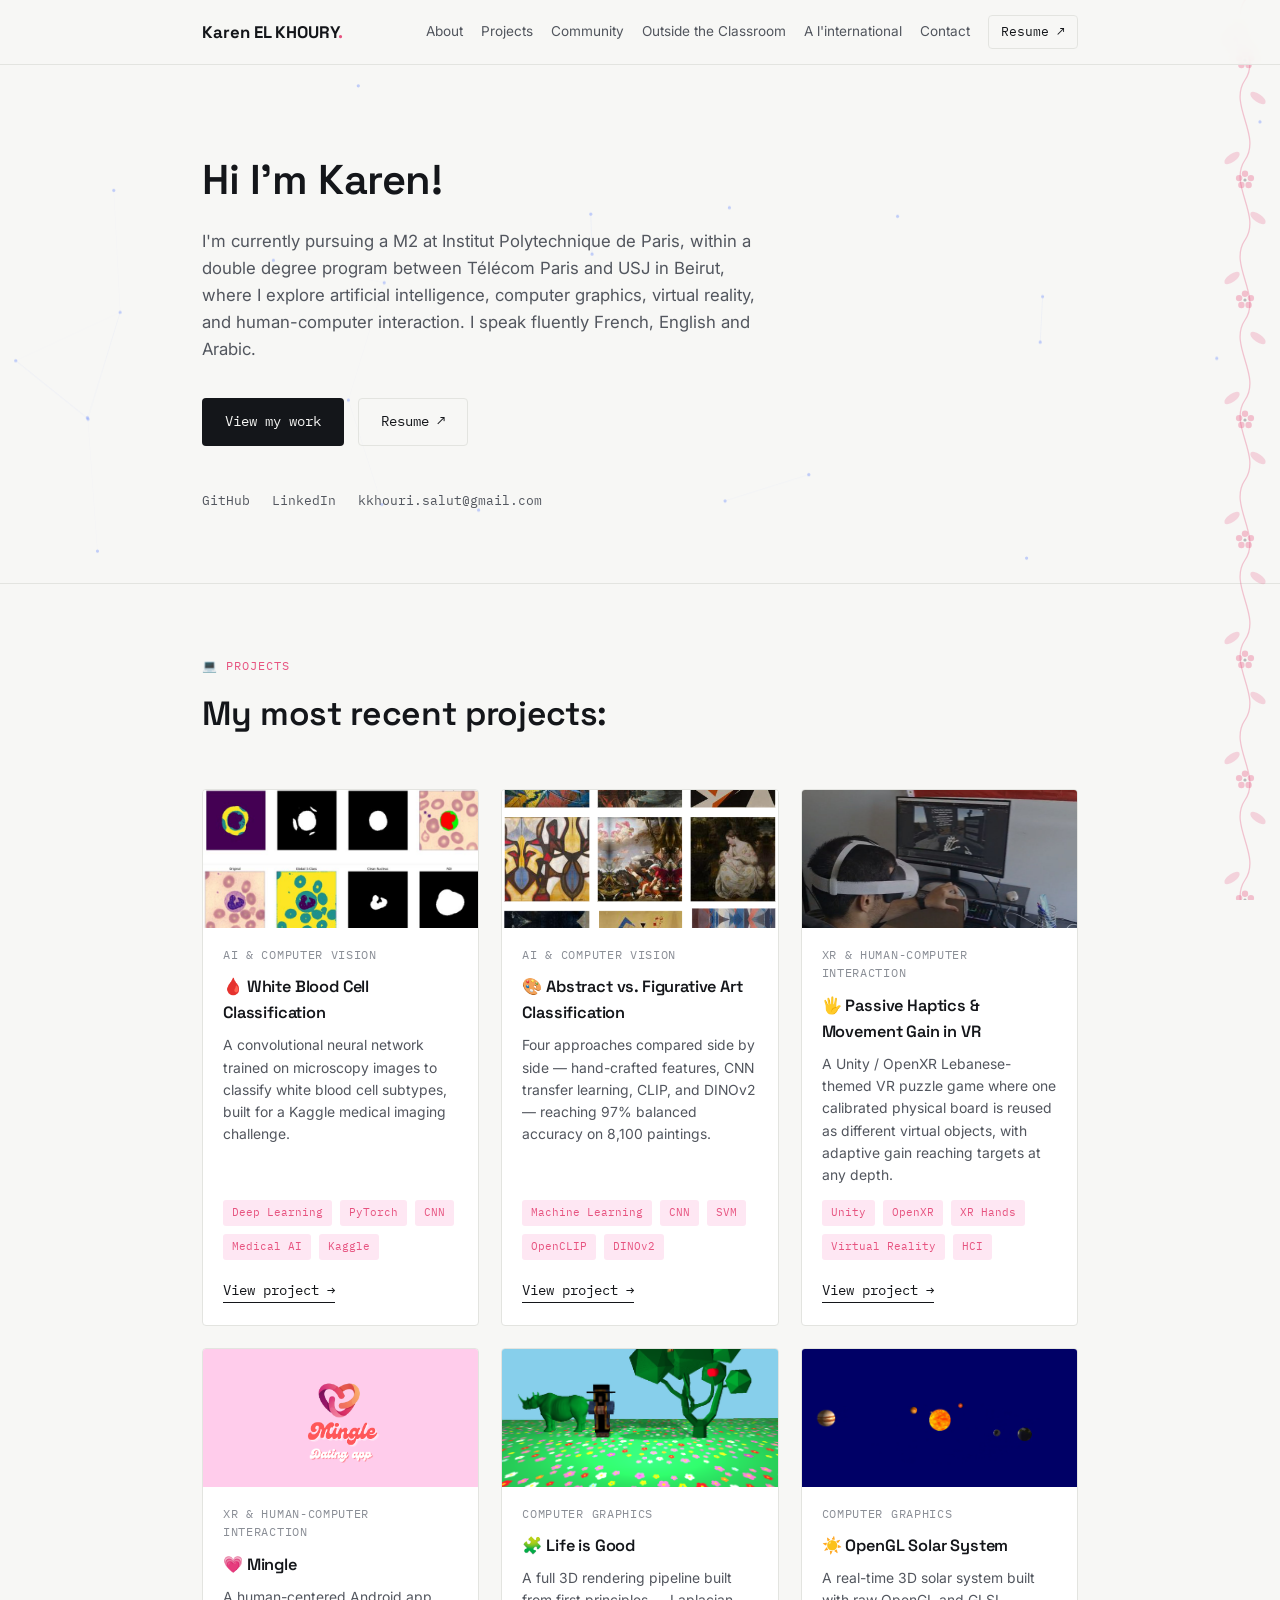
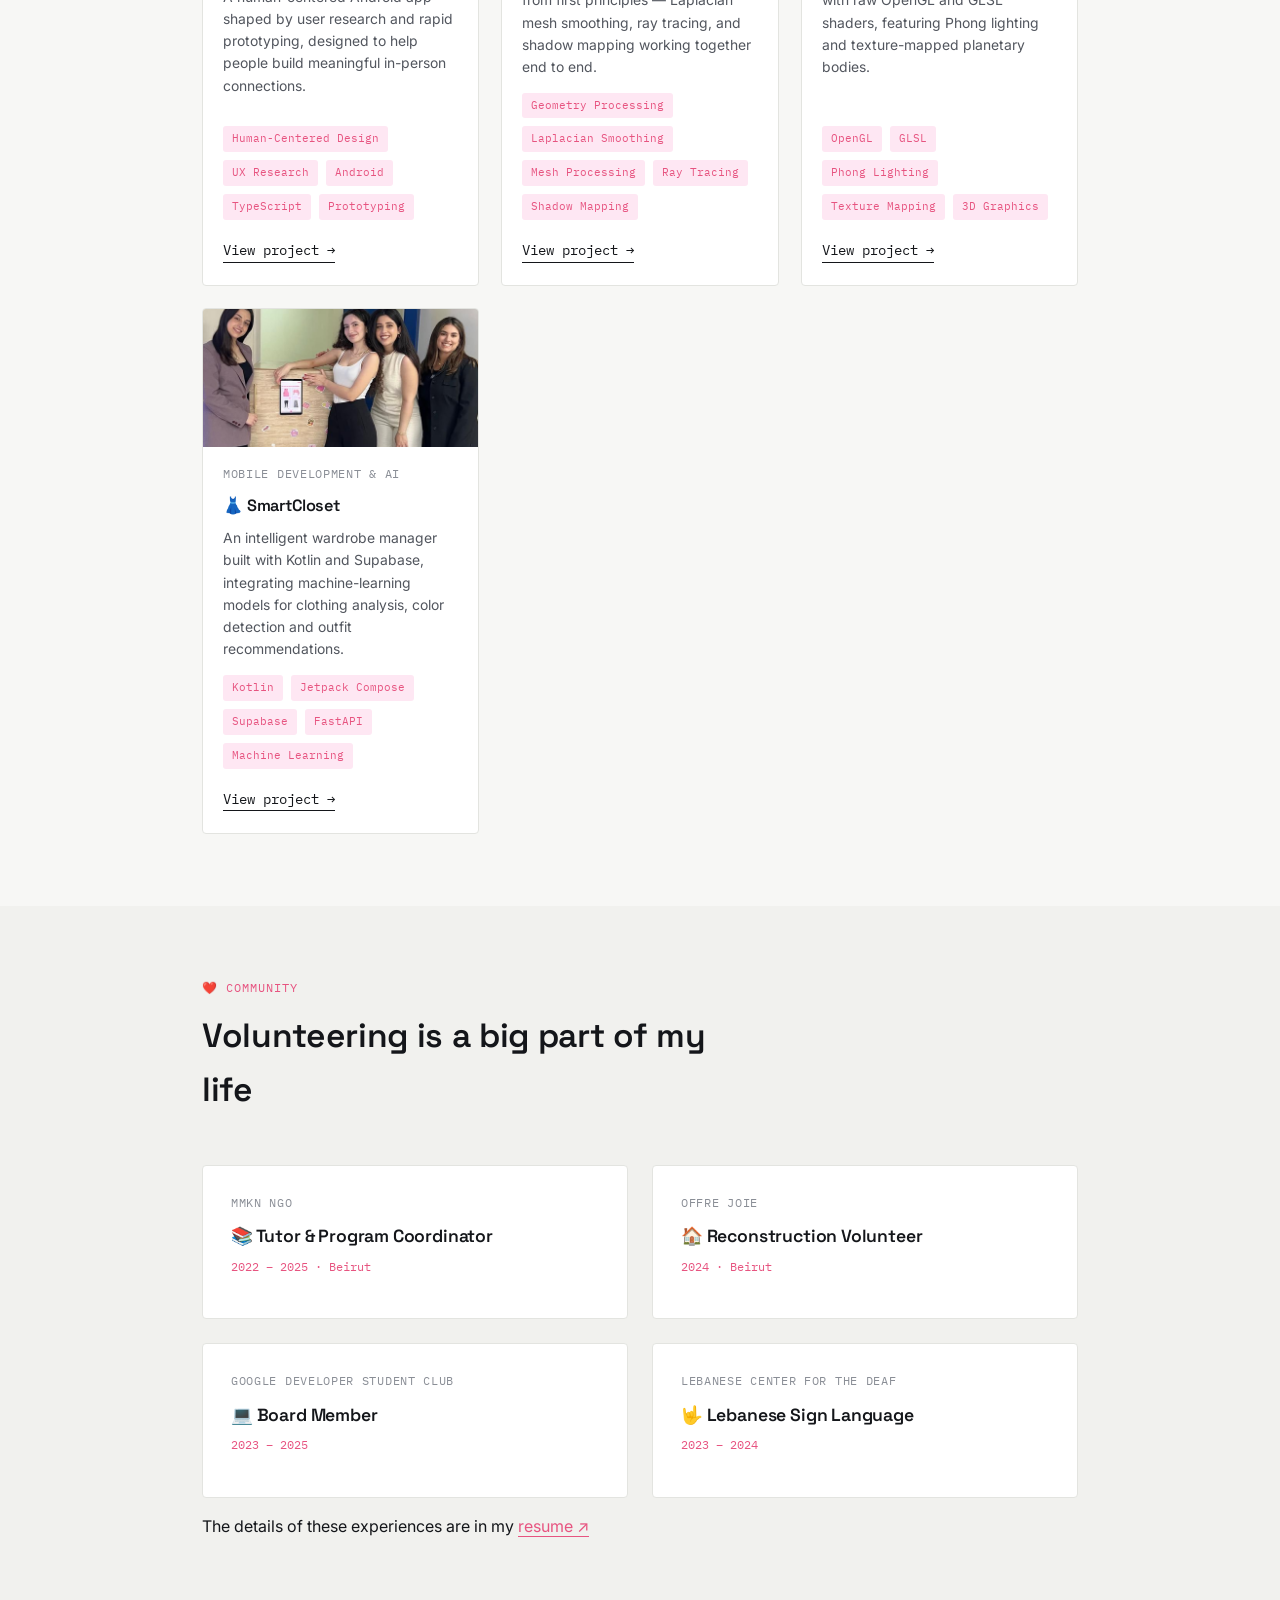
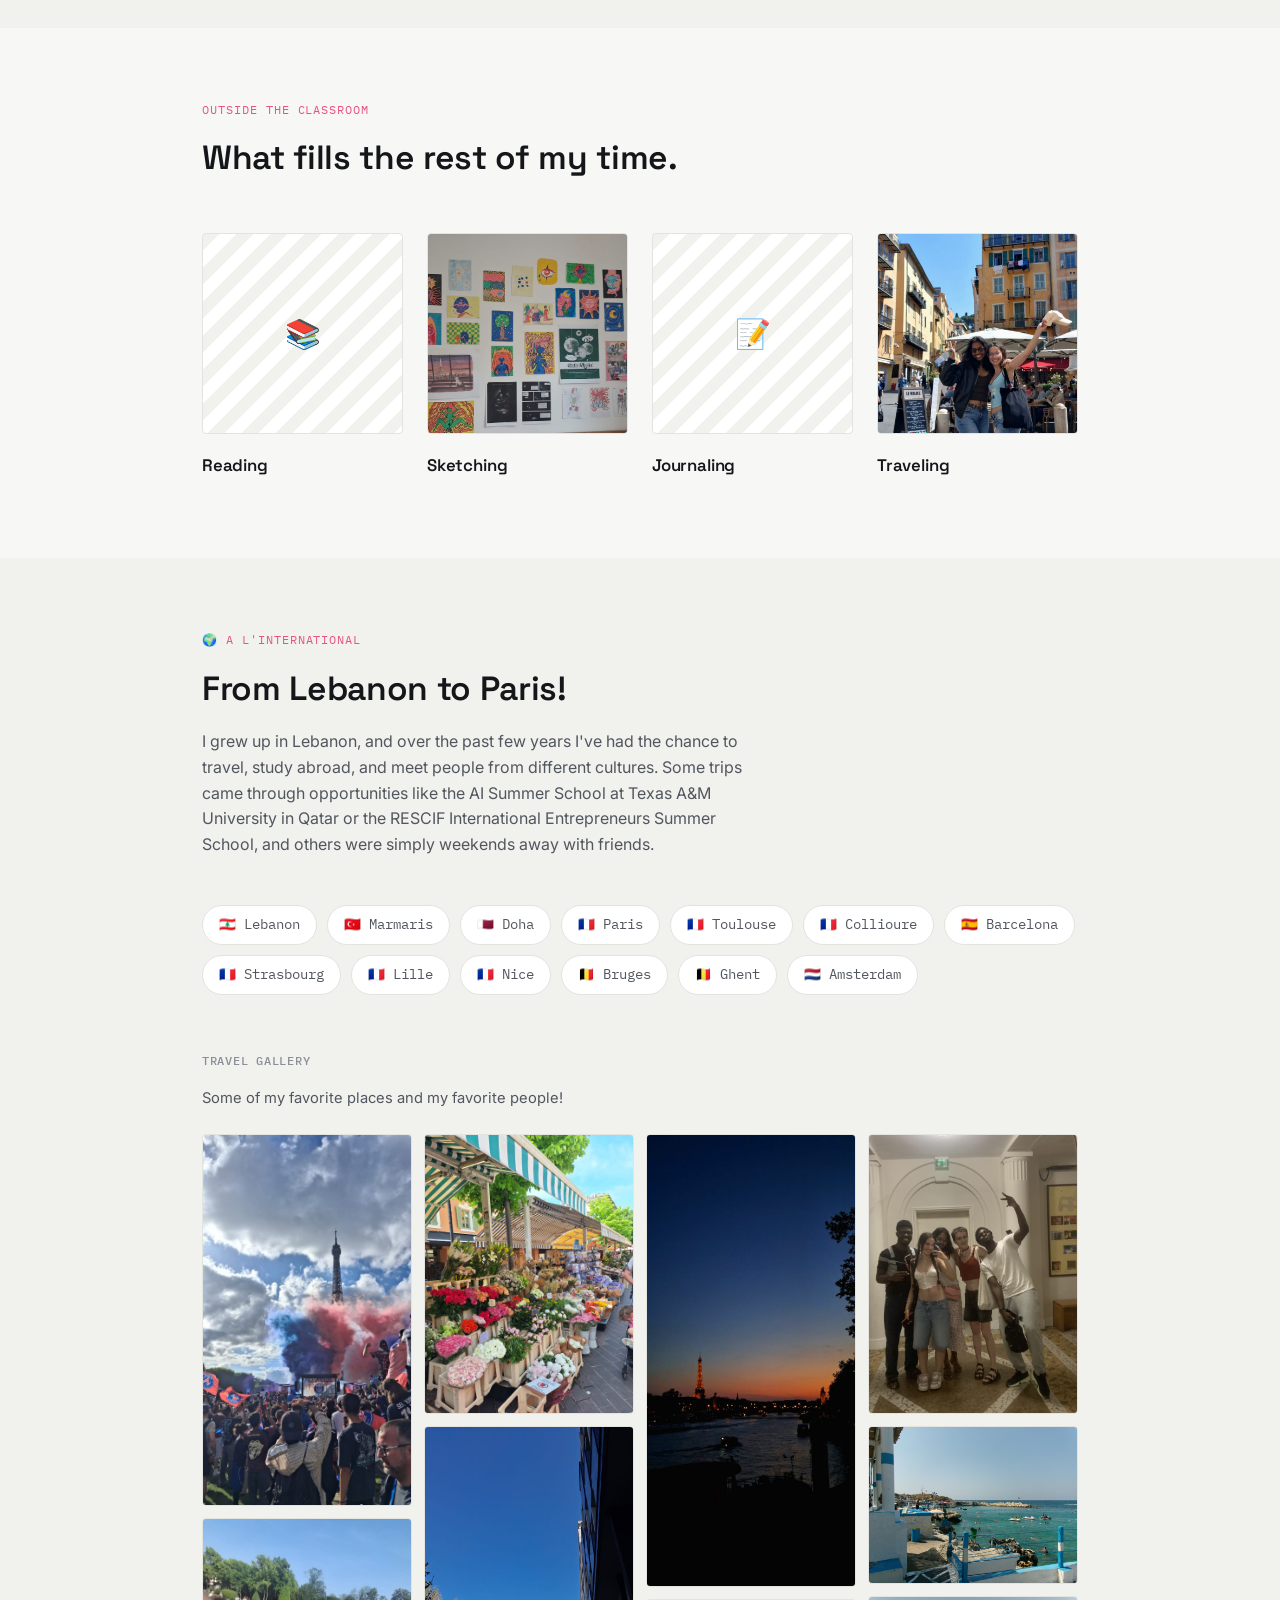
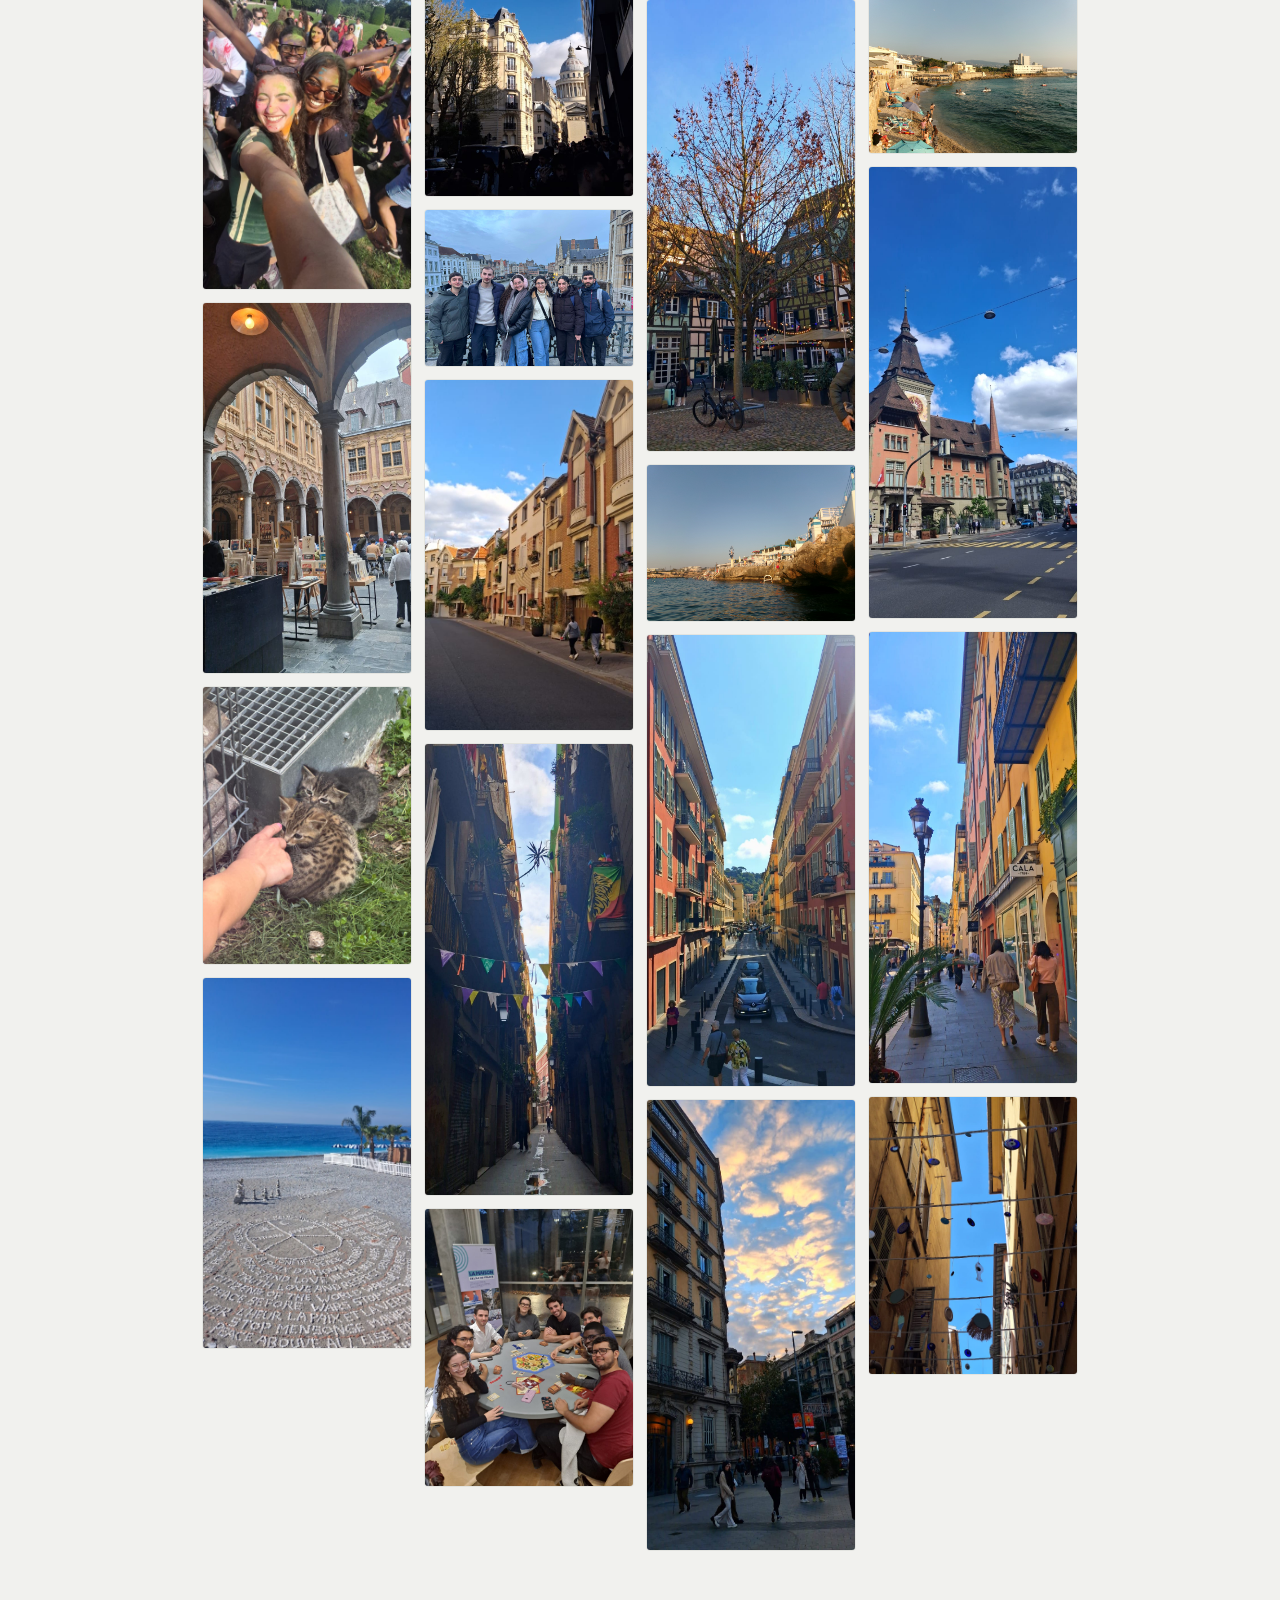
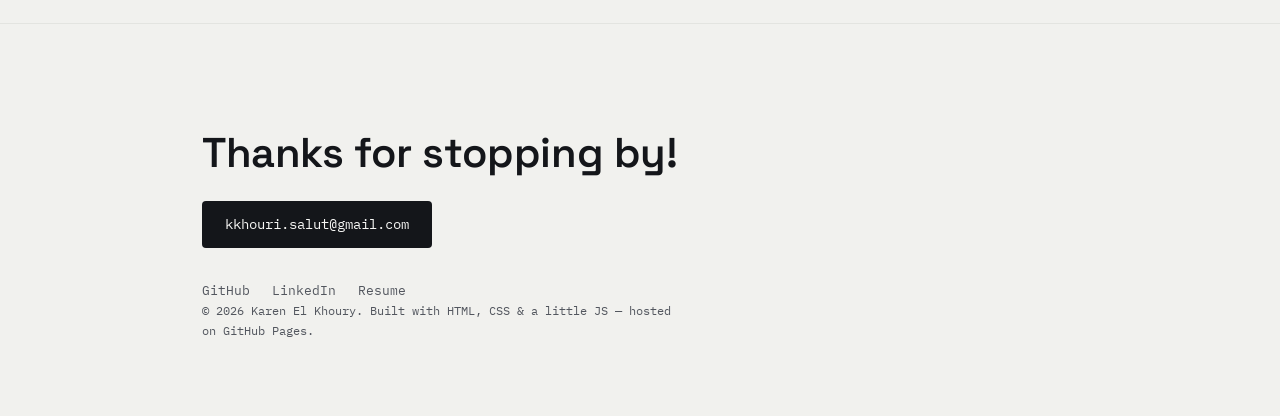
==== commit 8ea921bc: "update" ====
--- a/index.html
+++ b/index.html
@@ -48,14 +48,12 @@
         <div class="hero-text">
           <h1 class="hero-title">Hi I'm Karen! </h1>
           <p class="hero-sub">
-            I'm currently pursuing a double degree between Télécom Paris and ESIB in Beirut, where I explore
+            I'm currently pursuing a M2 at Institut Polytechnique de Paris, within a double degree program between
+            Télécom Paris and USJ in Beirut, where I explore
             artificial intelligence, computer graphics, virtual reality, and human-computer interaction.
+            I speak fluently French, English and Arabic.
           </p>
-          <p class="about-quote">I love creating things that make people smile.</p>
-          <p class="about-body">Whether it's through technology, volunteering, sketching, or discovering a
-            beautiful place, I'm happiest when creativity meets human connection — that's what drew me to
-            computer graphics and human-computer interaction, where I get to combine aesthetics, technology, and
-            people.</p>
+
 
           <div class="hero-actions">
             <a href="#build" class="btn btn-primary">View my work</a>
@@ -67,13 +65,6 @@
             <a href="mailto:kkhouri.salut@gmail.com">kkhouri.salut@gmail.com</a>
           </div>
         </div>
-
-        <figure class="about-photo hero-photo" id="about">
-          <div class="photo-frame">
-            <img src="assets/img/about.jpeg" alt="Karen El Khoury">
-          </div>
-          <figcaption>Somewhere beautiful, probably.</figcaption>
-        </figure>
       </div>
     </div>
   </section>
@@ -244,53 +235,50 @@
   </section>
 
   <!-- ================= WHAT I CARE ABOUT ================= -->
+  <!-- ================= COMMUNITY ================= -->
   <section class="section section-alt" id="care">
     <div class="section-inner">
+
       <div class="section-head">
         <p class="eyebrow">❤️ Community</p>
-        <h2>Volunteering &amp; community.</h2>
-        <p class="section-lede">Most of what I've learned about designing for people, I learned outside a
-          classroom by showing up for my community</p>
+        <h2>Volunteering is a big part of my life</h2>
       </div>
 
       <div class="care-grid">
 
         <article class="care-card">
-          <p class="care-org">Mmkn NGO — Beirut, Lebanon</p>
-          <h3>Program Coordinator</h3>
-          <p class="care-when">2022 – 2025</p>
-          <p class="care-desc">Started as a volunteer tutor in Math and Physics for grades 8–9 at Mmkn, an
-            organization providing educational support to underprivileged students. Was later promoted to
-            Program Coordinator, supervising tutoring sessions and producing weekly reports.</p>
+          <p class="care-org">Mmkn NGO</p>
+          <h3>📚 Tutor & Program Coordinator</h3>
+          <p class="care-when">2022 – 2025 · Beirut</p>
         </article>
 
         <article class="care-card">
-          <p class="care-org">Offre Joie NGO — Beirut, Lebanon</p>
-          <h3>Reconstruction Volunteer</h3>
-          <p class="care-when">Jun – Sep 2024</p>
-          <p class="care-desc">Helped rebuild the Mar Mikhael neighborhood, damaged in the Beirut port
-            explosion, with a humanitarian organization focused on post-crisis reconstruction and
-            social solidarity.</p>
+          <p class="care-org">Offre Joie</p>
+          <h3>🏠 Reconstruction Volunteer</h3>
+          <p class="care-when">2024 · Beirut</p>
         </article>
 
         <article class="care-card">
           <p class="care-org">Google Developer Student Club</p>
-          <h3>Board Member — Secretary</h3>
+          <h3>💻 Board Member</h3>
           <p class="care-when">2023 – 2025</p>
-          <p class="care-desc">Organized meetings, technical conferences, and club events with a
-            multidisciplinary student board, and worked collaboratively across teams to plan and deliver
-            each one.</p>
         </article>
 
         <article class="care-card">
-          <p class="care-org">Lebanese Center for the Deaf (LCD)</p>
-          <h3>Lebanese Sign Language Course</h3>
-          <p class="care-when">Nov 2023 – Mar 2024</p>
-          <p class="care-desc">Took a sign language course alongside deaf individuals — learning to
-            communicate on their terms rather than asking them to adapt to mine.</p>
-        </article>
-
-      </div>
+          <p class="care-org">Lebanese Center for the Deaf</p>
+          <h3>🤟 Lebanese Sign Language</h3>
+          <p class="care-when">2023 – 2024</p>
+        </article>
+
+      </div>
+
+      <p class="community-note">
+        The details of these experiences are in my
+        <a href="assets/resume.pdf" target="_blank" rel="noopener" class="inline-link">
+          resume ↗
+        </a>
+      </p>
+
     </div>
   </section>
 
@@ -310,16 +298,14 @@
             <span>📚</span>
           </div>
           <h3>Reading</h3>
-          <p>I read fiction because I love dreaming and escaping into other worlds.</p>
         </article>
 
         <article class="outside-card">
-          <div class="photo-frame photo-placeholder outside-photo">
-            <!-- TODO: replace with a photo of one of your sketches -->
-            <span>✏️</span>
+          <div class="photo-frame outside-photo">
+            <img src="assets/img/60.jpeg" alt="sketches">
           </div>
           <h3>Sketching</h3>
-          <p>I enjoy drawing in all the colors that i want without restrictions to fit into "beauty", it feels like freedom </p>
+
         </article>
 
         <article class="outside-card">
@@ -328,18 +314,14 @@
             <span>📝</span>
           </div>
           <h3>Journaling</h3>
-          <p>I LOVE writing and journaling to stay connected to myself, my thoughts, and how I feel.</p>
         </article>
 
         <article class="outside-card">
-          <div class="photo-frame photo-placeholder outside-photo">
-            <!-- TODO: replace with your favorite travel photo -->
-            <span>🌍</span>
+          <div class="photo-frame outside-photo">
+            <img src="assets/img/61.jpeg" alt="sketches">
           </div>
           <h3>Traveling</h3>
-          <p>Is there anything better than a weekend in another city with the people we love?
-            <a href="#been" class="inline-link">Memories' Gallery below</a>.
-          </p>
+
         </article>
 
       </div>
@@ -349,53 +331,42 @@
   <!-- ================= WHERE I'VE BEEN ================= -->
   <section class="section section-alt" id="been">
     <div class="section-inner">
+
       <div class="section-head">
-        <h2>A l'international!</h2>
-      </div>
-
-      <div class="care-grid">
-        <article class="care-card">
-          <p class="care-org">Texas A&amp;M University — Qatar</p>
-          <h3>AI Summer School</h3>
-          <p class="care-when">May – Jun 2024</p>
-          <p class="care-desc">Two weeks in Doha going deep on neural networks, optimization methods, AI
-            ethics, and applications of AI in medicine and cybersecurity, through hands-on project
-            sessions.</p>
-        </article>
-
-        <article class="care-card">
-          <p class="care-org">RESCIF Network — Francophone Engineering Schools</p>
-          <h3>International Entrepreneurs Summer School</h3>
-          <p class="care-when">Jul 2023</p>
-          <p class="care-desc">Won 1st prize at the RESCIF Entrepreneurs' Competition for SHiEld — led
-            problem definition, prototyping, and a full business model canvas with mentoring from
-            industry professionals.</p>
-        </article>
+        <p class="eyebrow">🌍 A l'international</p>
+
+        <h2>From Lebanon to Paris!</h2>
+
+        <p class="section-lede">
+          I grew up in Lebanon, and over the past few years I've had the chance
+          to travel, study abroad, and meet people from different cultures.
+          Some trips came through opportunities like the AI Summer School at
+          Texas A&amp;M University in Qatar or the RESCIF International
+          Entrepreneurs Summer School, and others were simply weekends away
+          with friends.
+        </p>
       </div>
 
       <div class="travel-block">
-        <h3 class="travel-title">During the past few years, i enjoyed traveling and discovering new cities and their
-          people, some places i have been:</h3>
         <ul class="travel-chips">
-          <li>Marmaris</li>
-          <li>Qatar-Doha</li>
-          <li>Paris</li>
-          <li>Toulouse</li>
-          <li>Collioure</li>
-          <li>Barcelona</li>
-          <li>Strasbourg</li>
-          <li>Lille</li>
-          <li>Nice</li>
-          <li>Bruges</li>
-          <li>Ghent</li>
-          <li>Amsterdam</li>
-          <li>Rome</li>
+          <li>🇱🇧 Lebanon</li>
+          <li>🇹🇷 Marmaris</li>
+          <li>🇶🇦 Doha</li>
+          <li>🇫🇷 Paris</li>
+          <li>🇫🇷 Toulouse</li>
+          <li>🇫🇷 Collioure</li>
+          <li>🇪🇸 Barcelona</li>
+          <li>🇫🇷 Strasbourg</li>
+          <li>🇫🇷 Lille</li>
+          <li>🇫🇷 Nice</li>
+          <li>🇧🇪 Bruges</li>
+          <li>🇧🇪 Ghent</li>
+          <li>🇳🇱 Amsterdam</li>
         </ul>
       </div>
-
       <div class="gallery-block">
         <h3 class="travel-title">Travel Gallery</h3>
-        <p class="gallery-lede">Some of my favorite moments with my favorite people!</p>
+        <p class="gallery-lede">Some of my favorite places and my favorite people!</p>
         <div class="gallery-grid">
           <figure class="gallery-item tile-tall">
             <div class="photo-frame"><img src="assets/img/1.jpeg" alt="Travel memory"></div>
@@ -409,7 +380,7 @@
           <figure class="gallery-item tile-square">
             <div class="photo-frame"><img src="assets/img/3.jpeg" alt="Travel memory"></div>
           </figure>
-          <figure class="gallery-item tile-tall">
+          <figure class="gallery-item tile-square">
             <div class="photo-frame"><img src="assets/img/5.jpeg" alt="Travel memory"></div>
           </figure>
           <figure class="gallery-item tile-square">
@@ -442,6 +413,40 @@
           <figure class="gallery-item tile-square">
             <div class="photo-frame"><img src="assets/img/14.jpeg" alt="Travel memory"></div>
           </figure>
+          <figure class="gallery-item tile-tall">
+            <div class="photo-frame"><img src="assets/img/16.jpeg" alt="Travel memory"></div>
+          </figure>
+
+          <figure class="gallery-item tile-square">
+            <div class="photo-frame"><img src="assets/img/17.jpeg" alt="Travel memory"></div>
+          </figure>
+
+          <figure class="gallery-item tile-square">
+            <div class="photo-frame"><img src="assets/img/18.jpeg" alt="Travel memory"></div>
+          </figure>
+
+
+
+          <figure class="gallery-item tile-square">
+            <div class="photo-frame"><img src="assets/img/20.jpeg" alt="Travel memory"></div>
+          </figure>
+
+
+
+
+          <figure class="gallery-item tile-tall">
+            <div class="photo-frame"><img src="assets/img/23.jpeg" alt="Travel memory"></div>
+          </figure>
+
+          <figure class="gallery-item tile-wide">
+            <div class="photo-frame"><img src="assets/img/24.jpeg" alt="Travel memory"></div>
+          </figure>
+
+          <figure class="gallery-item tile-square">
+            <div class="photo-frame"><img src="assets/img/25.jpeg" alt="Travel memory"></div>
+          </figure>
+
+
         </div>
       </div>
     </div>
--- a/css/style.css
+++ b/css/style.css
@@ -17,7 +17,7 @@
   --font-mono: 'IBM Plex Mono', 'SFMono-Regular', Menlo, monospace;
   --font-serif: 'Fraunces', Georgia, serif;
 
-  --max-w: 1080px;
+  --max-w: 940px;
   --radius: 4px;
 }
 
@@ -135,10 +135,10 @@
 /* =========================================================
    HERO
 ========================================================= */
-.hero{
+.hero {
   position: relative;
   overflow: hidden;
-  padding: 120px 0 96px;
+  padding: 90px 0 72px;
   border-bottom: 1px solid var(--line);
 }
 
@@ -210,7 +210,9 @@
 /* =========================================================
    A LITTLE ABOUT ME
 ========================================================= */
-.about-section{ padding: 88px 0 96px; }
+.about-section {
+  padding: 72px 0;
+}
 
 .hero-grid{
   display: grid;
@@ -318,7 +320,7 @@
 /* =========================================================
    SECTIONS (shared)
 ========================================================= */
-.section{ padding: 96px 0; }
+.section{ padding: 72px 0; }
 .section-alt{ background: var(--bg-alt); }
 
 .section-head{
@@ -587,30 +589,40 @@
 /* Pinterest-style masonry via CSS columns — no JS required.
    Add more <figure class="gallery-item ..."> blocks any time; the
    grid reflows to fit them. */
-.gallery-grid{
-  column-count: 3;
-  column-gap: 16px;
-}
-
-.gallery-item{
-  margin: 0 0 16px;
+.gallery-grid {
+  column-count: 4;
+  column-gap: 12px;
+}
+
+.gallery-item {
+  margin: 0 0 12px;
   break-inside: avoid;
 }
 
-.gallery-item .photo-frame{
+.gallery-item .photo-frame {
   aspect-ratio: auto;
   height: auto;
   padding: 0;
 }
 
-.gallery-item .photo-placeholder{
-  display: flex;
-}
-
-.gallery-item.tile-square .photo-frame{ aspect-ratio: 1 / 1; }
-.gallery-item.tile-tall .photo-frame{ aspect-ratio: 3 / 4; }
-.gallery-item.tile-wide .photo-frame{ aspect-ratio: 4 / 3; }
-
+/* Tablet */
+@media (max-width: 860px) {
+  .gallery-grid {
+    column-count: 3;
+  }
+}
+
+/* Phone */
+@media (max-width: 600px) {
+  .gallery-grid {
+    column-count: 2;
+    column-gap: 10px;
+  }
+
+  .gallery-item {
+    margin-bottom: 10px;
+  }
+}
 /* =========================================================
    TIMELINE
 ========================================================= */
@@ -956,4 +968,92 @@
 
 @media (prefers-reduced-motion: reduce){
   .floral-border{ opacity: 0.7; }
+}
+
+/* =========================================================
+   SMALLER PROJECT IMAGES
+========================================================= */
+
+.proj-figure {
+  max-width: 560px;
+  margin: 32px auto;
+}
+
+.proj-figure .photo-frame {
+  width: 100%;
+}
+
+.proj-figure img {
+  display: block;
+  width: 100%;
+  height: auto;
+  object-fit: contain;
+}
+
+.proj-figure figcaption {
+  margin-top: 10px;
+  font-size: 0.75rem;
+}
+
+/* Even smaller images when needed */
+.proj-figure--narrow {
+  max-width: 420px;
+}
+
+/* Mobile */
+@media (max-width: 720px) {
+  .proj-figure {
+    max-width: 100%;
+    margin: 24px auto;
+  }
+}
+/* =========================================================
+   SMARTCLOSET — SMALLER MEDIA
+========================================================= */
+
+/* Main SmartCloset image */
+.smartcloset-page .proj-hero-media {
+  max-width: 600px;
+  margin-left: auto;
+  margin-right: auto;
+}
+
+.smartcloset-page .proj-hero-media .proj-figure {
+  max-width: 520px;
+  margin: 32px auto;
+}
+
+/* Images inside the project */
+.smartcloset-page .proj-content .proj-figure {
+  max-width: 480px;
+  margin: 30px auto;
+}
+
+/* Images */
+.smartcloset-page .proj-figure img {
+  width: 100%;
+  height: auto;
+  object-fit: contain;
+}
+
+/* Videos */
+.smartcloset-page .proj-figure video {
+  width: 100% !important;
+  height: auto;
+  display: block;
+}
+
+/* Captions */
+.smartcloset-page .proj-figure figcaption {
+  font-size: 0.75rem;
+  margin-top: 8px;
+}
+
+/* Mobile */
+@media (max-width: 600px) {
+  .smartcloset-page .proj-hero-media,
+  .smartcloset-page .proj-hero-media .proj-figure,
+  .smartcloset-page .proj-content .proj-figure {
+    max-width: 100%;
+  }
 }
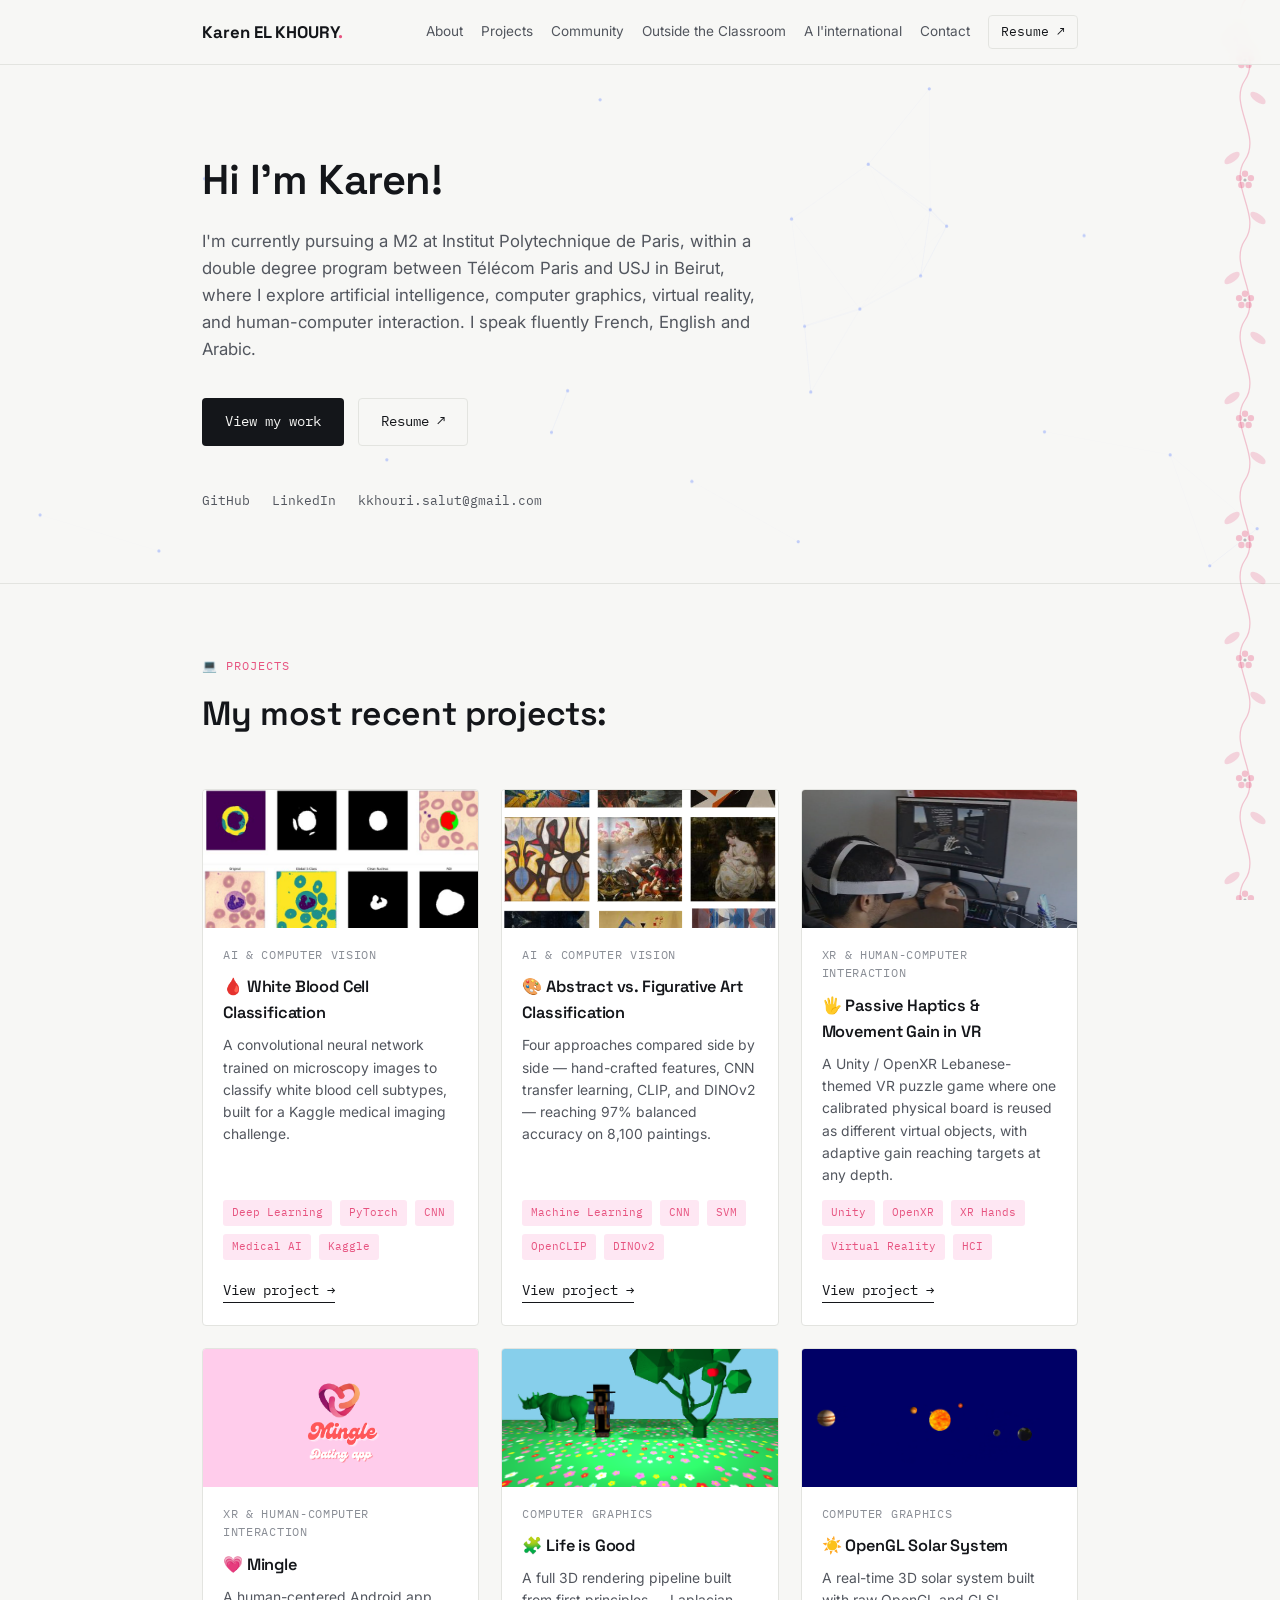
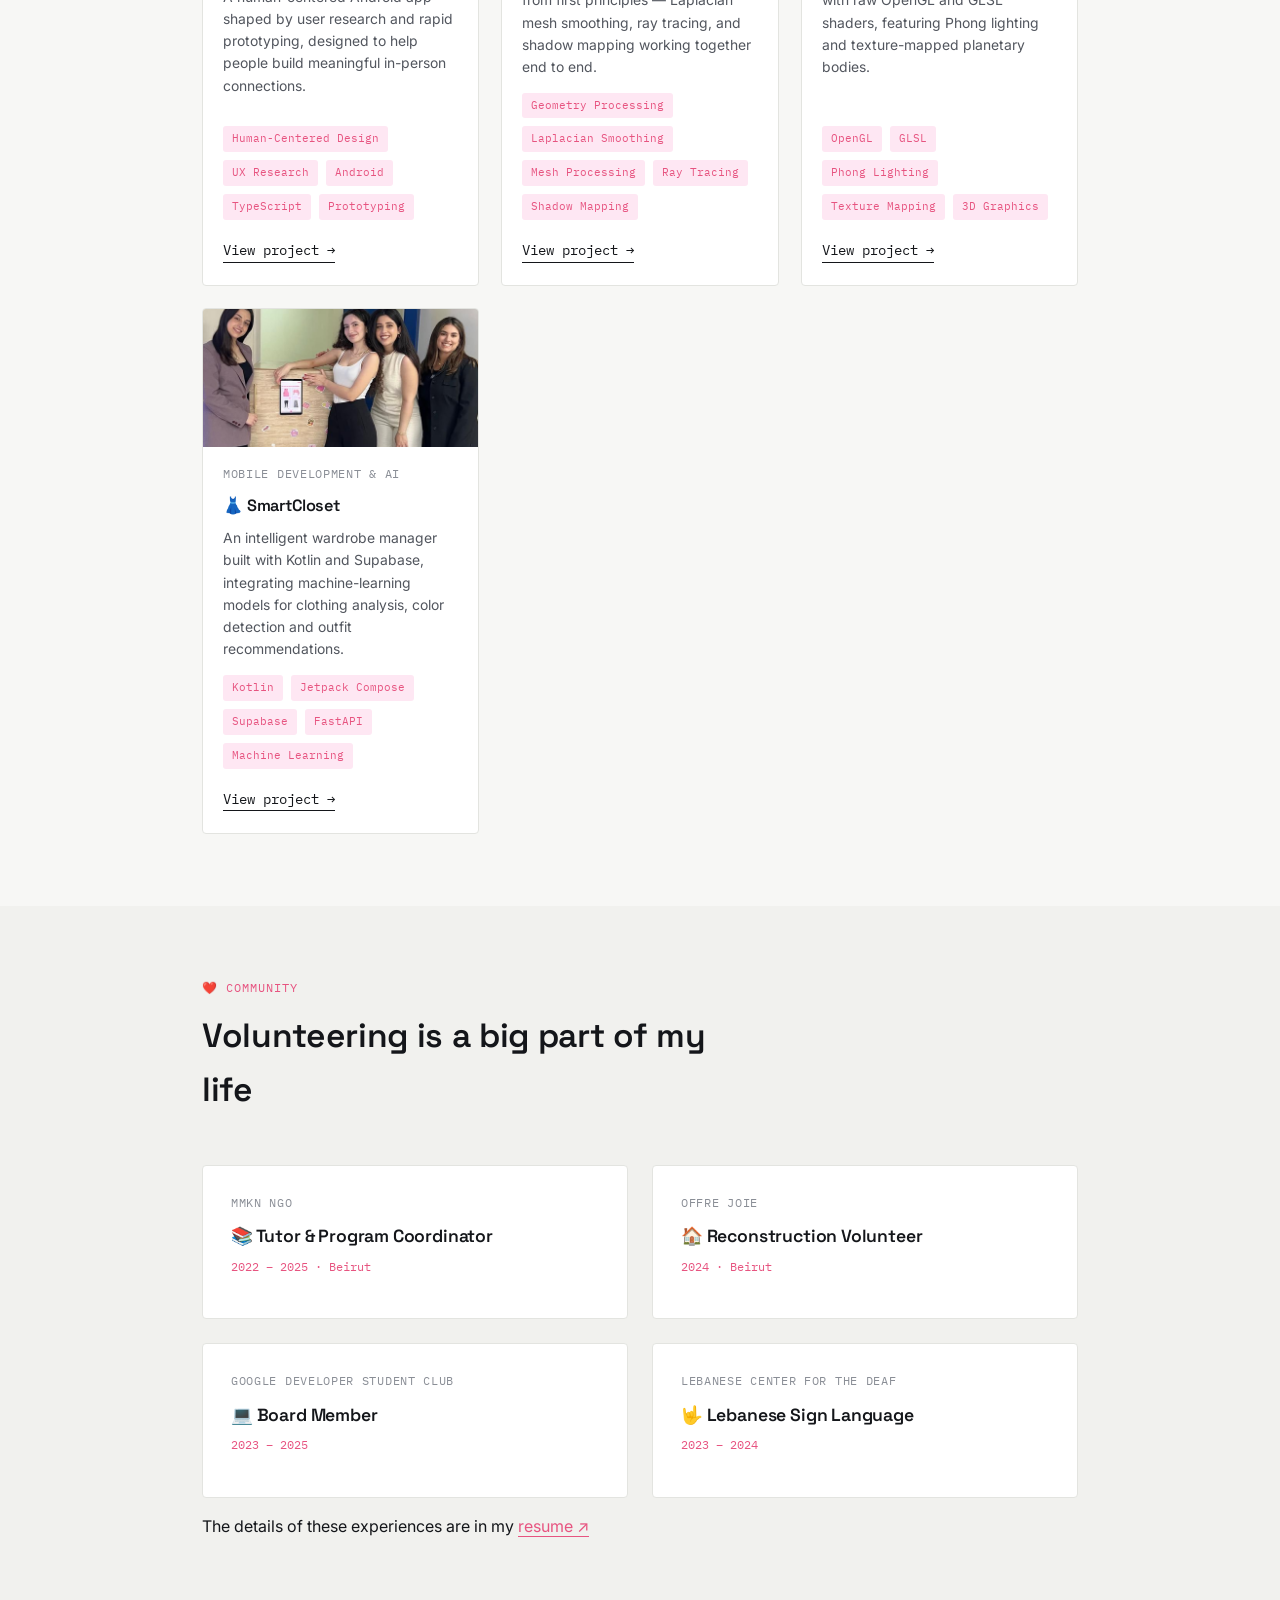
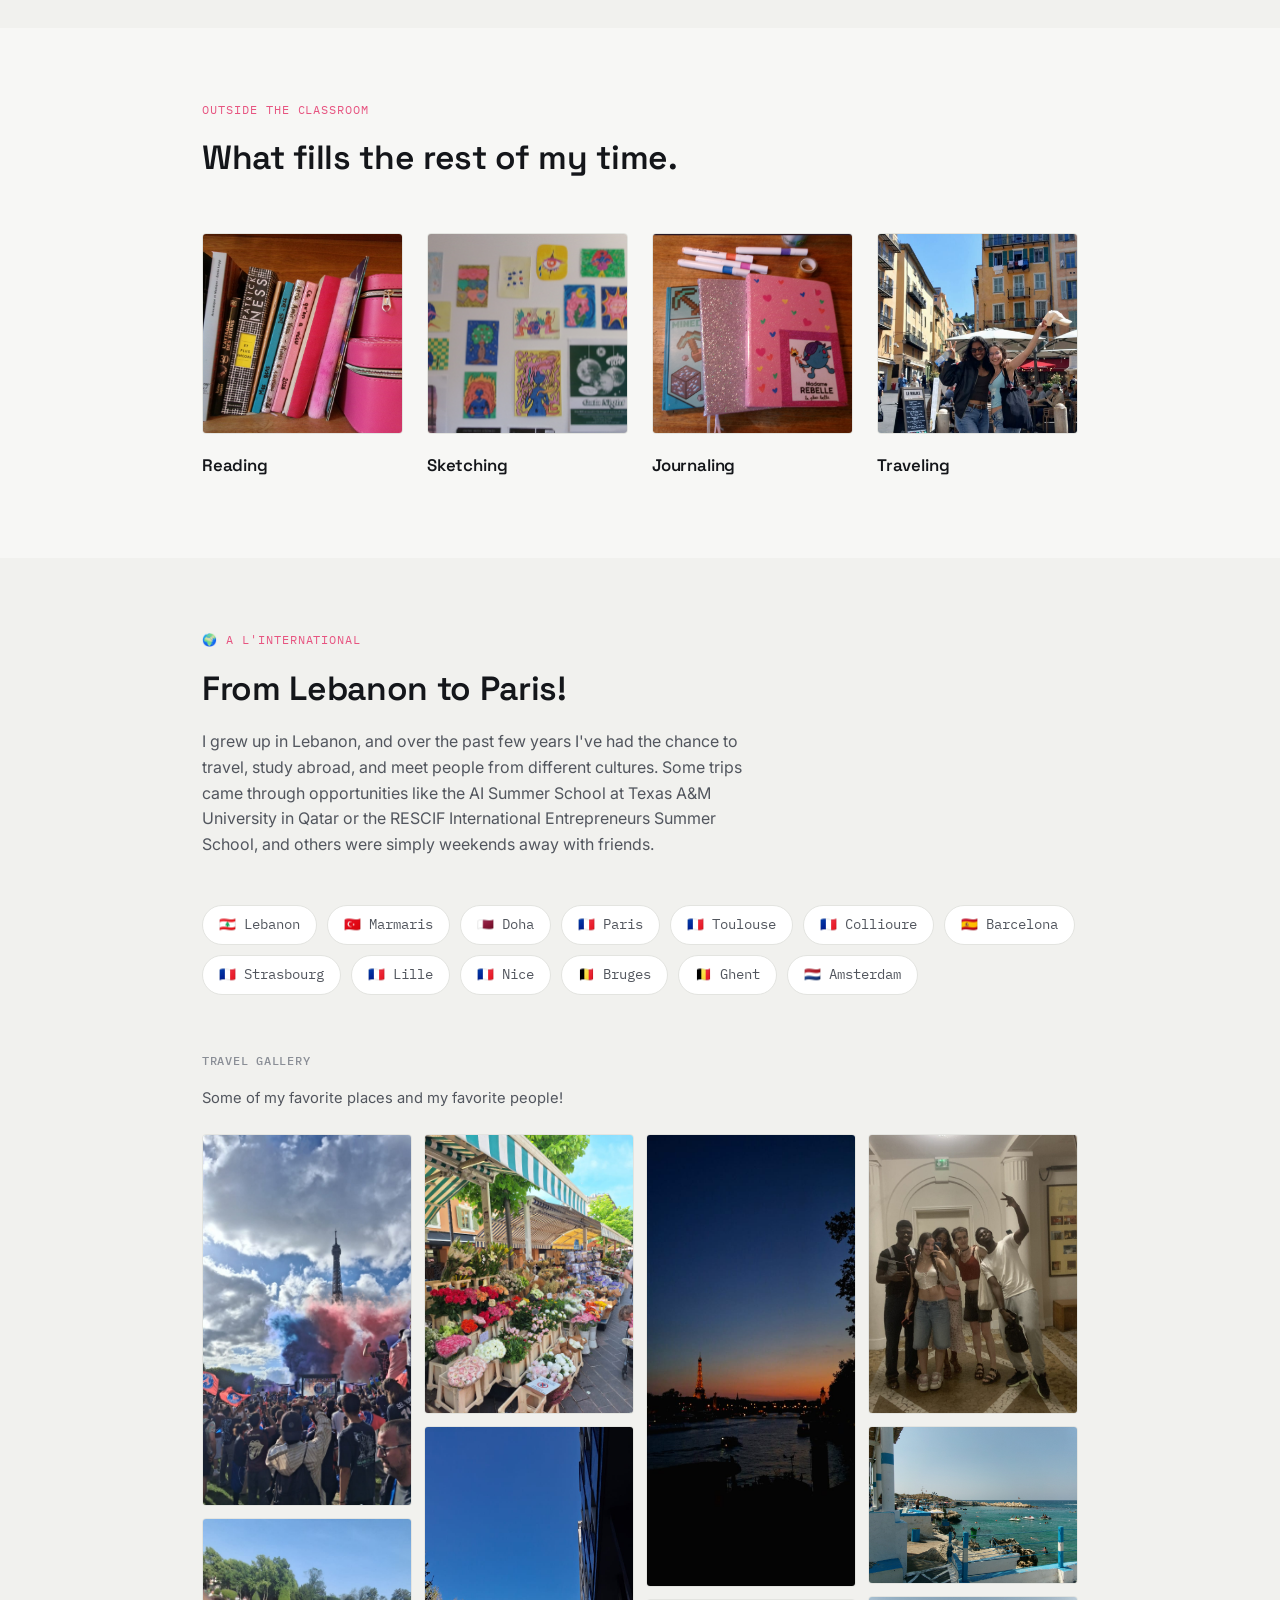
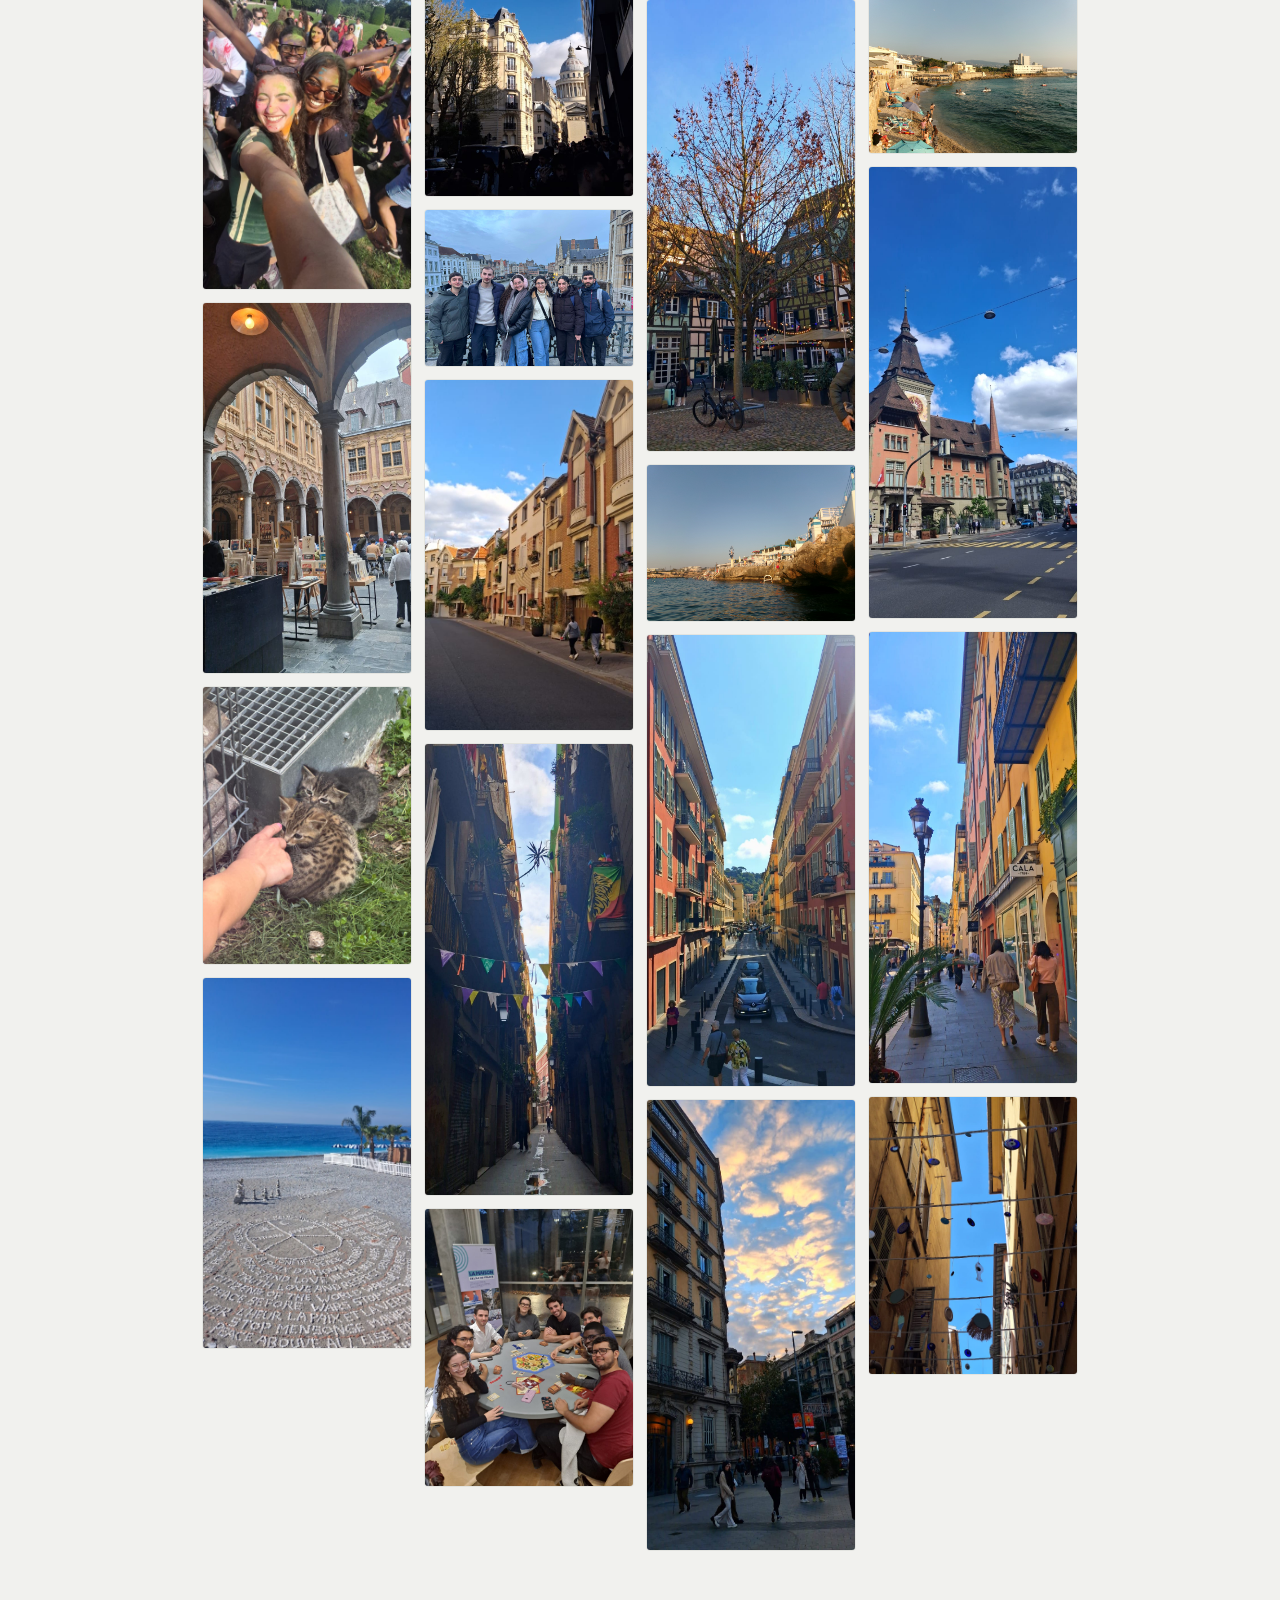
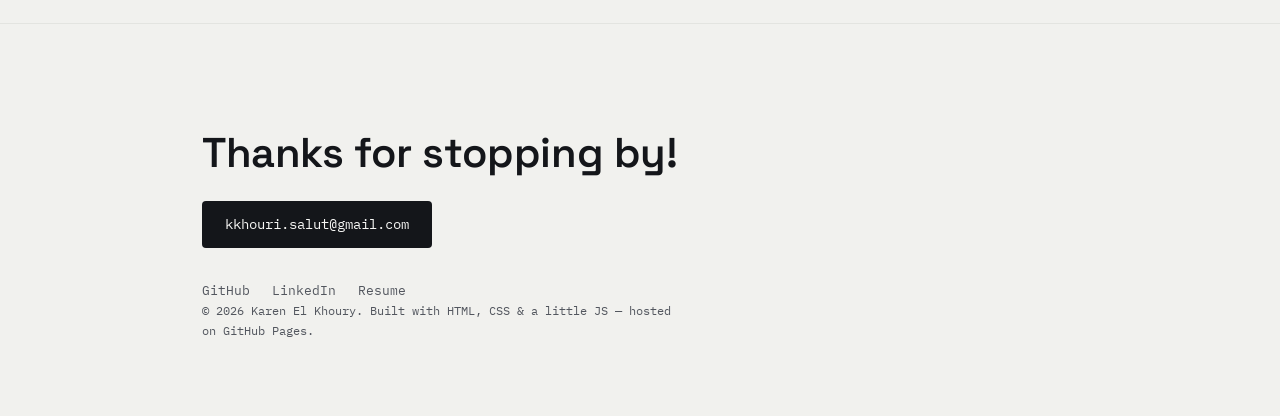
==== commit 9da07d4f: "adding images to index" ====
--- a/index.html
+++ b/index.html
@@ -293,25 +293,23 @@
       <div class="outside-grid">
 
         <article class="outside-card">
-          <div class="photo-frame photo-placeholder outside-photo">
-            <!-- TODO: replace with a photo of your bookshelf, a favorite book, a reading nook, etc. -->
-            <span>📚</span>
+          <div class="photo-frame outside-photo">
+            <img src="assets/img/b.png" alt="sketches">
           </div>
           <h3>Reading</h3>
         </article>
 
         <article class="outside-card">
           <div class="photo-frame outside-photo">
-            <img src="assets/img/60.jpeg" alt="sketches">
+            <img src="assets/img/a.png" alt="sketches">
           </div>
           <h3>Sketching</h3>
 
         </article>
 
         <article class="outside-card">
-          <div class="photo-frame photo-placeholder outside-photo">
-            <!-- TODO: replace with a photo of your journal, a desk, a quiet corner -->
-            <span>📝</span>
+           <div class="photo-frame outside-photo">
+            <img src="assets/img/c.png" alt="sketches">
           </div>
           <h3>Journaling</h3>
         </article>
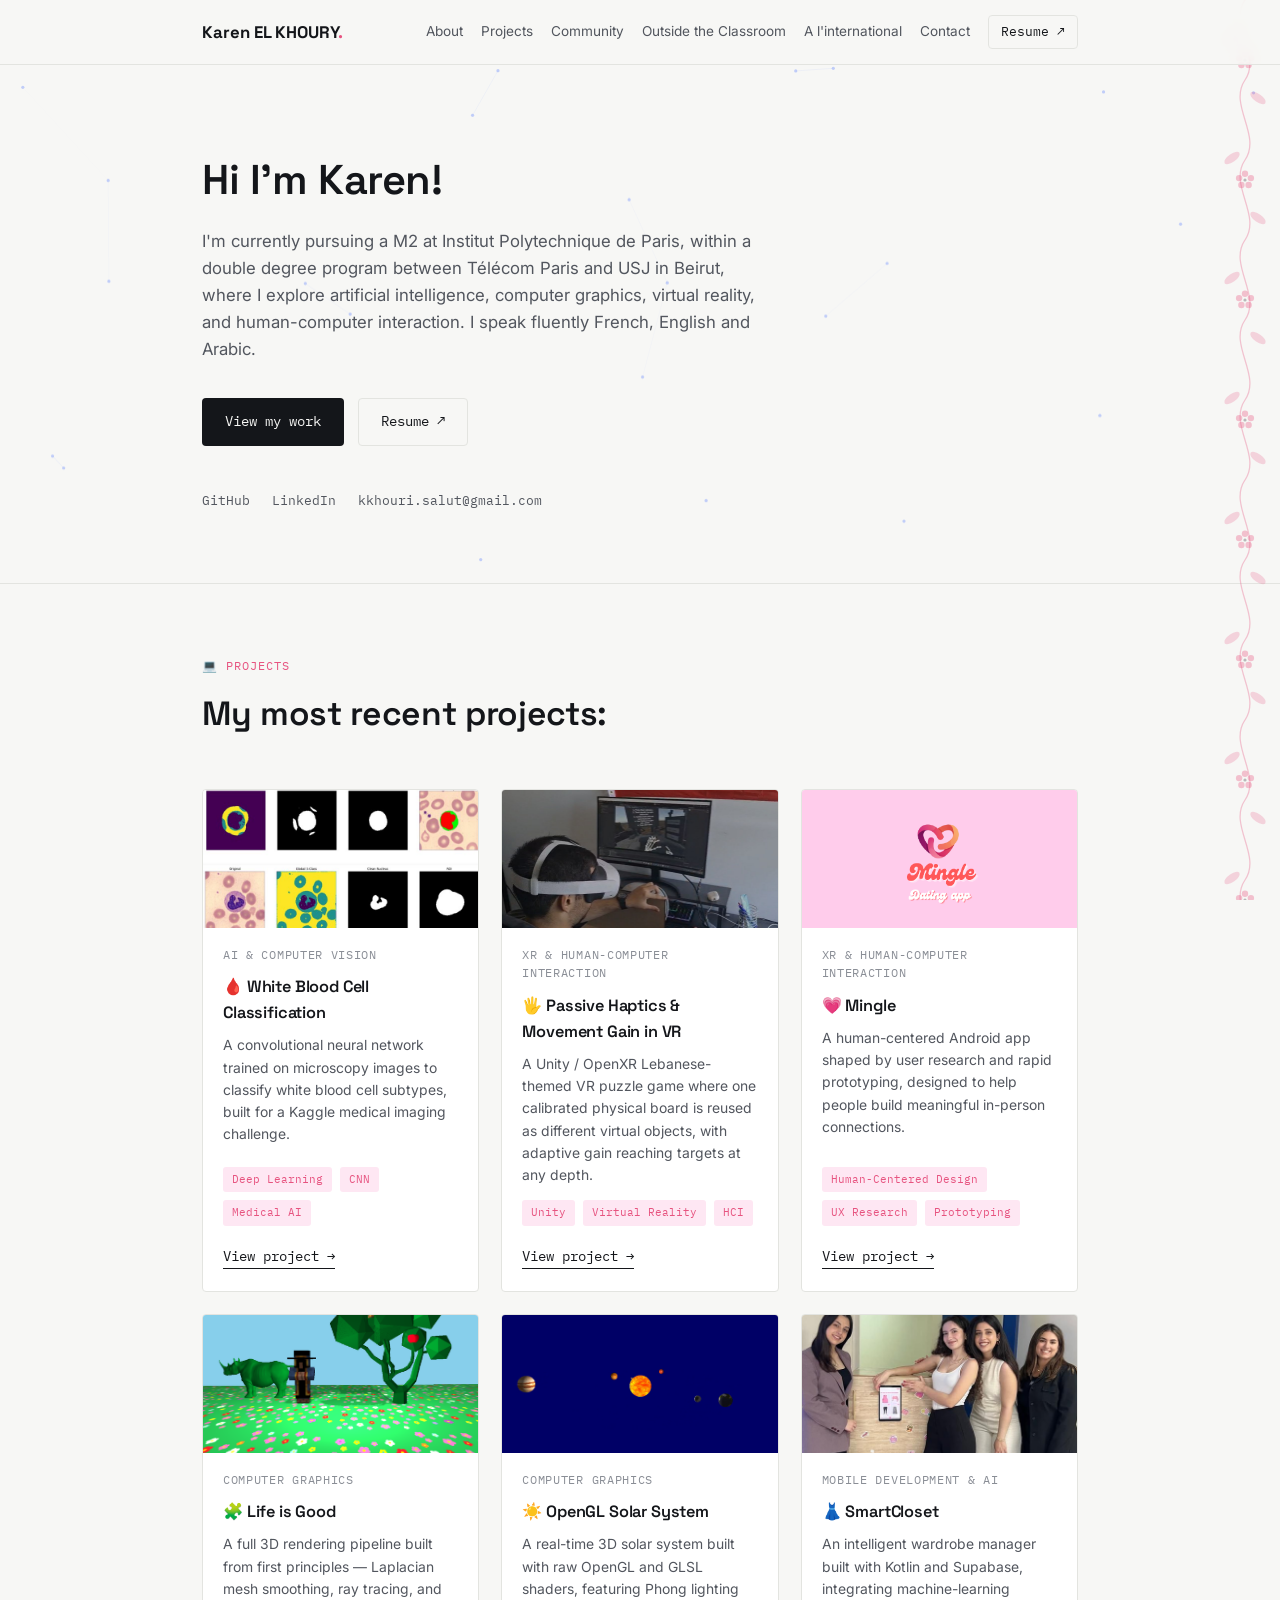
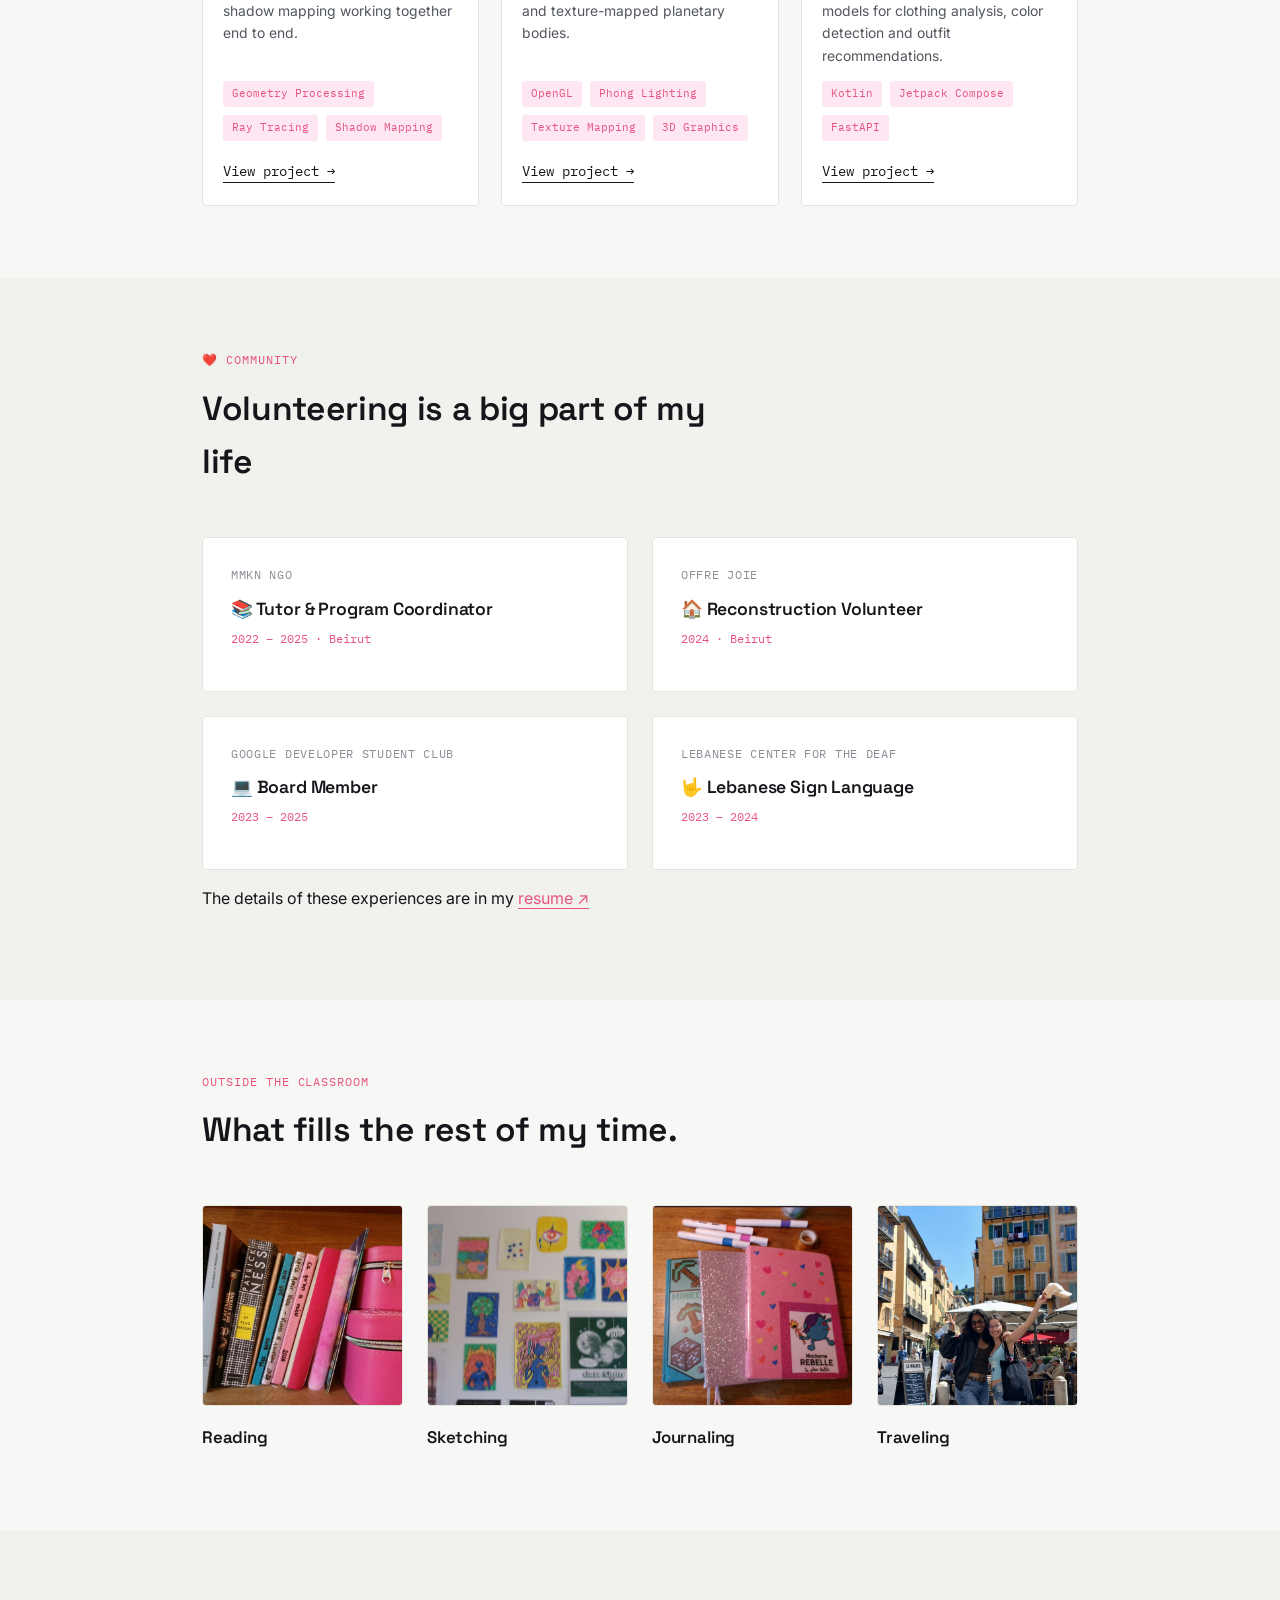
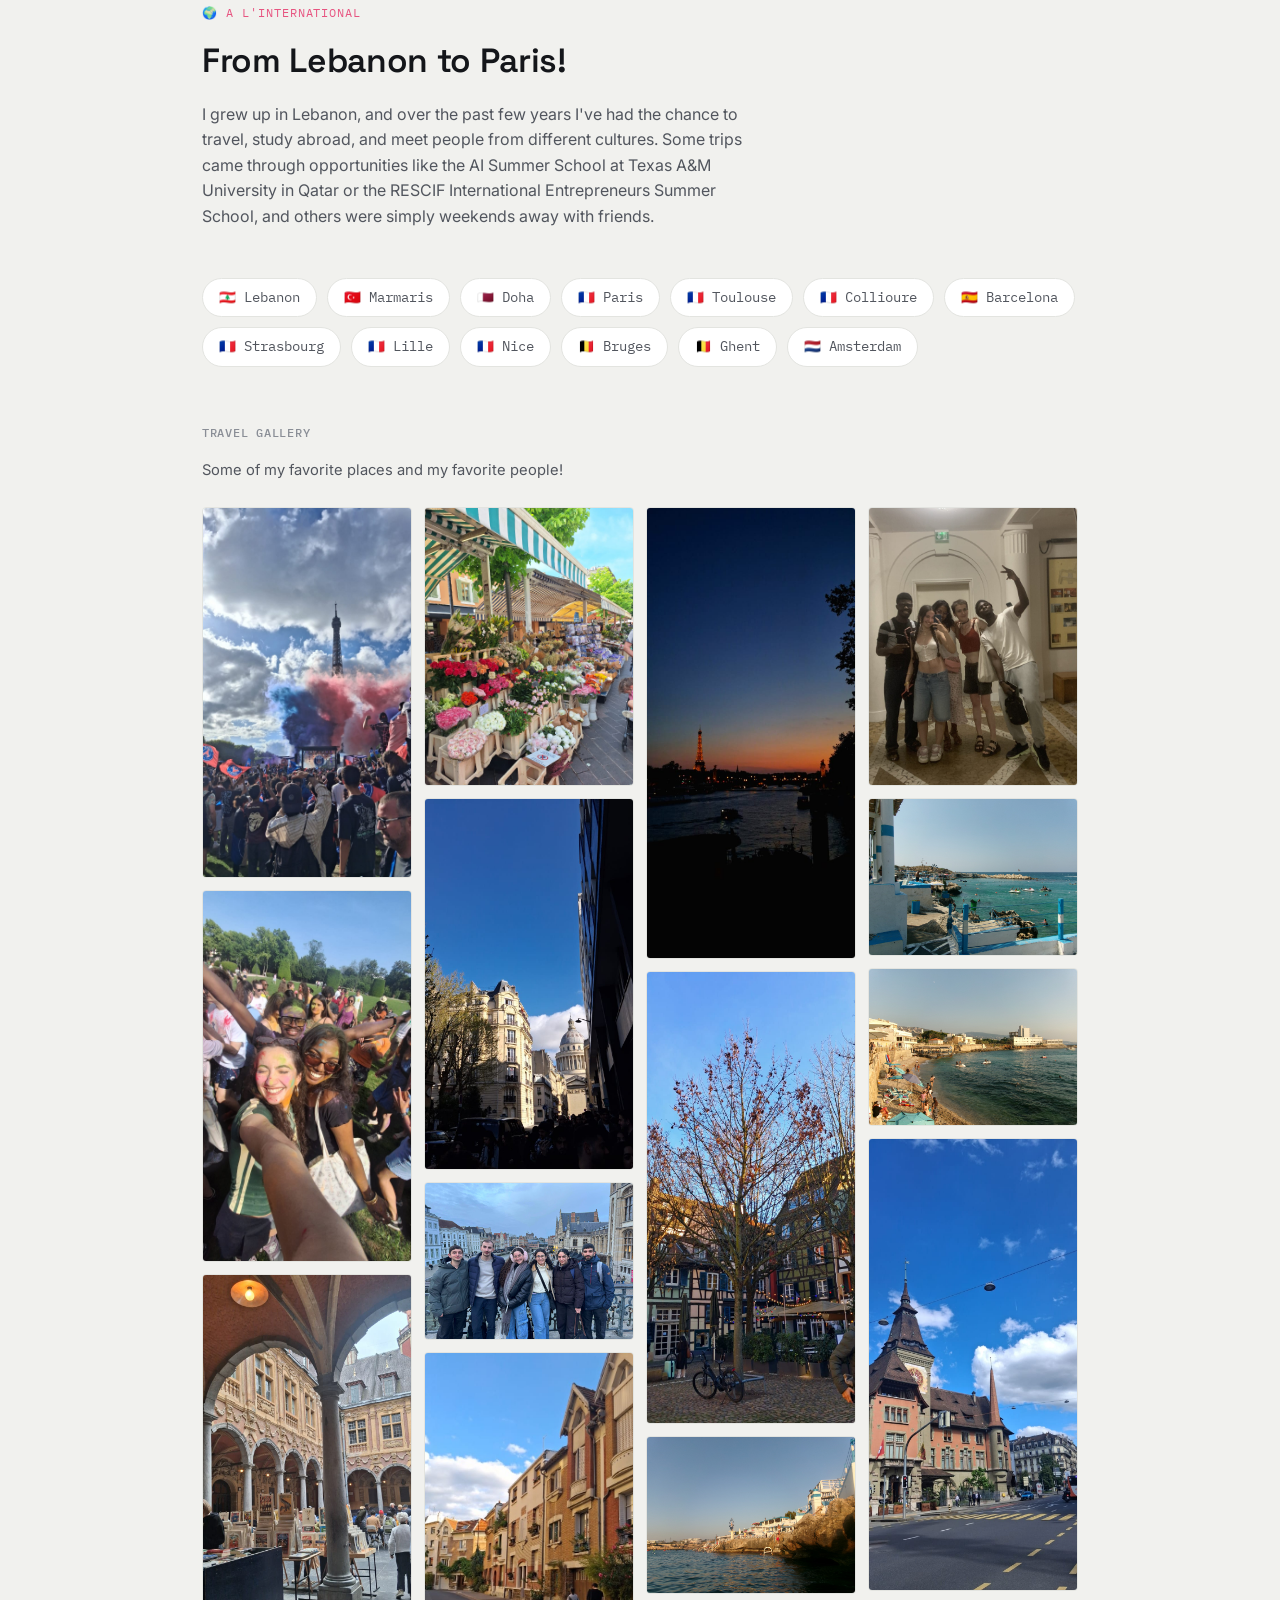
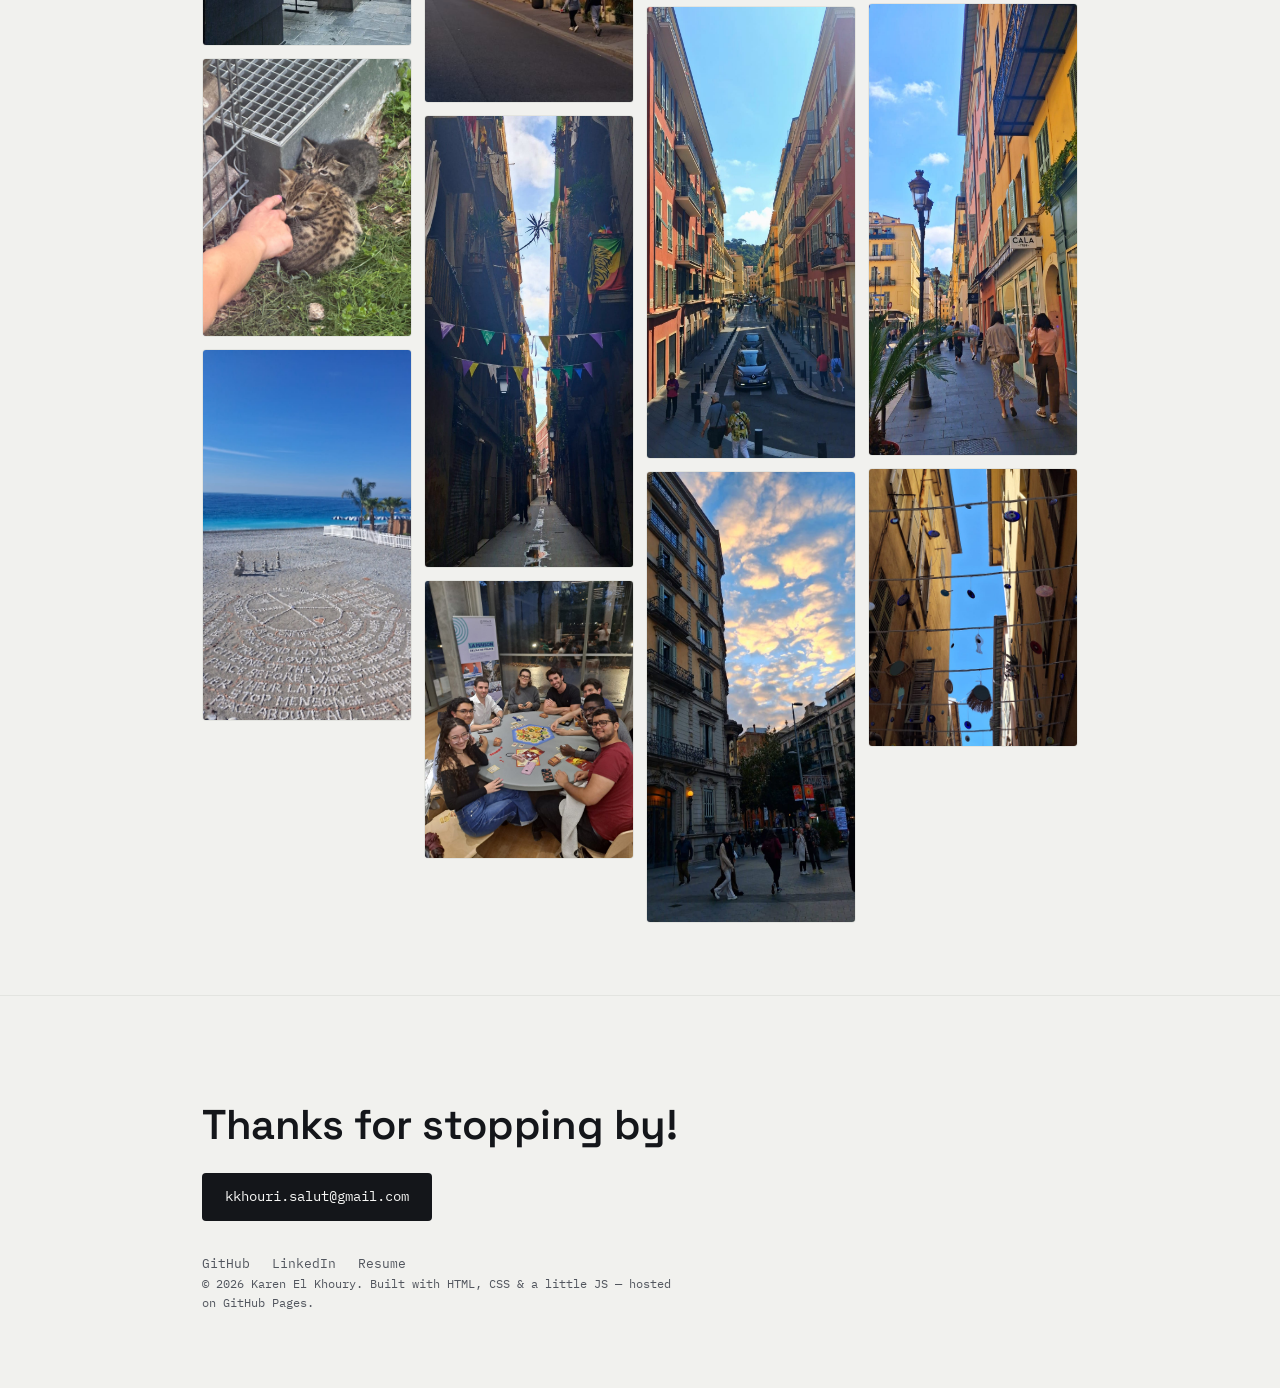
==== commit 30ebd512: "finalisation du portfolio" ====
--- a/index.html
+++ b/index.html
@@ -92,17 +92,15 @@
               blood cell subtypes, built for a Kaggle medical imaging challenge.</p>
             <ul class="tags">
               <li>Deep Learning</li>
-              <li>PyTorch</li>
               <li>CNN</li>
               <li>Medical AI</li>
-              <li>Kaggle</li>
             </ul>
             <a href="projects/white-blood-cell-classification.html" class="card-link">View project →</a>
           </div>
         </article>
 
         <!-- 2 -->
-        <article class="card">
+        <!-- <article class="card">
           <div class="card-media">
             <img src="assets/img/projects/artvsfig/absfig.png"
               alt="Bar chart comparing balanced accuracy across four approaches: hand-crafted 0.814, CNN 0.949, CLIP 0.970, DINOv2 0.963">
@@ -121,7 +119,7 @@
             </ul>
             <a href="projects/abstract-vs-figurative.html" class="card-link">View project →</a>
           </div>
-        </article>
+        </article> -->
 
         <!-- 3 -->
         <article class="card">
@@ -136,8 +134,6 @@
               board is reused as different virtual objects, with adaptive gain reaching targets at any depth.</p>
             <ul class="tags">
               <li>Unity</li>
-              <li>OpenXR</li>
-              <li>XR Hands</li>
               <li>Virtual Reality</li>
               <li>HCI</li>
             </ul>
@@ -158,8 +154,6 @@
             <ul class="tags">
               <li>Human-Centered Design</li>
               <li>UX Research</li>
-              <li>Android</li>
-              <li>TypeScript</li>
               <li>Prototyping</li>
             </ul>
             <a href="projects/mingle.html" class="card-link">View project →</a>
@@ -178,8 +172,6 @@
               smoothing, ray tracing, and shadow mapping working together end to end.</p>
             <ul class="tags">
               <li>Geometry Processing</li>
-              <li>Laplacian Smoothing</li>
-              <li>Mesh Processing</li>
               <li>Ray Tracing</li>
               <li>Shadow Mapping</li>
             </ul>
@@ -199,7 +191,6 @@
               Phong lighting and texture-mapped planetary bodies.</p>
             <ul class="tags">
               <li>OpenGL</li>
-              <li>GLSL</li>
               <li>Phong Lighting</li>
               <li>Texture Mapping</li>
               <li>3D Graphics</li>
@@ -222,9 +213,7 @@
             <ul class="tags">
               <li>Kotlin</li>
               <li>Jetpack Compose</li>
-              <li>Supabase</li>
               <li>FastAPI</li>
-              <li>Machine Learning</li>
             </ul>
             <a href="projects/smartcloset.html" class="card-link">View project →</a>
           </div>
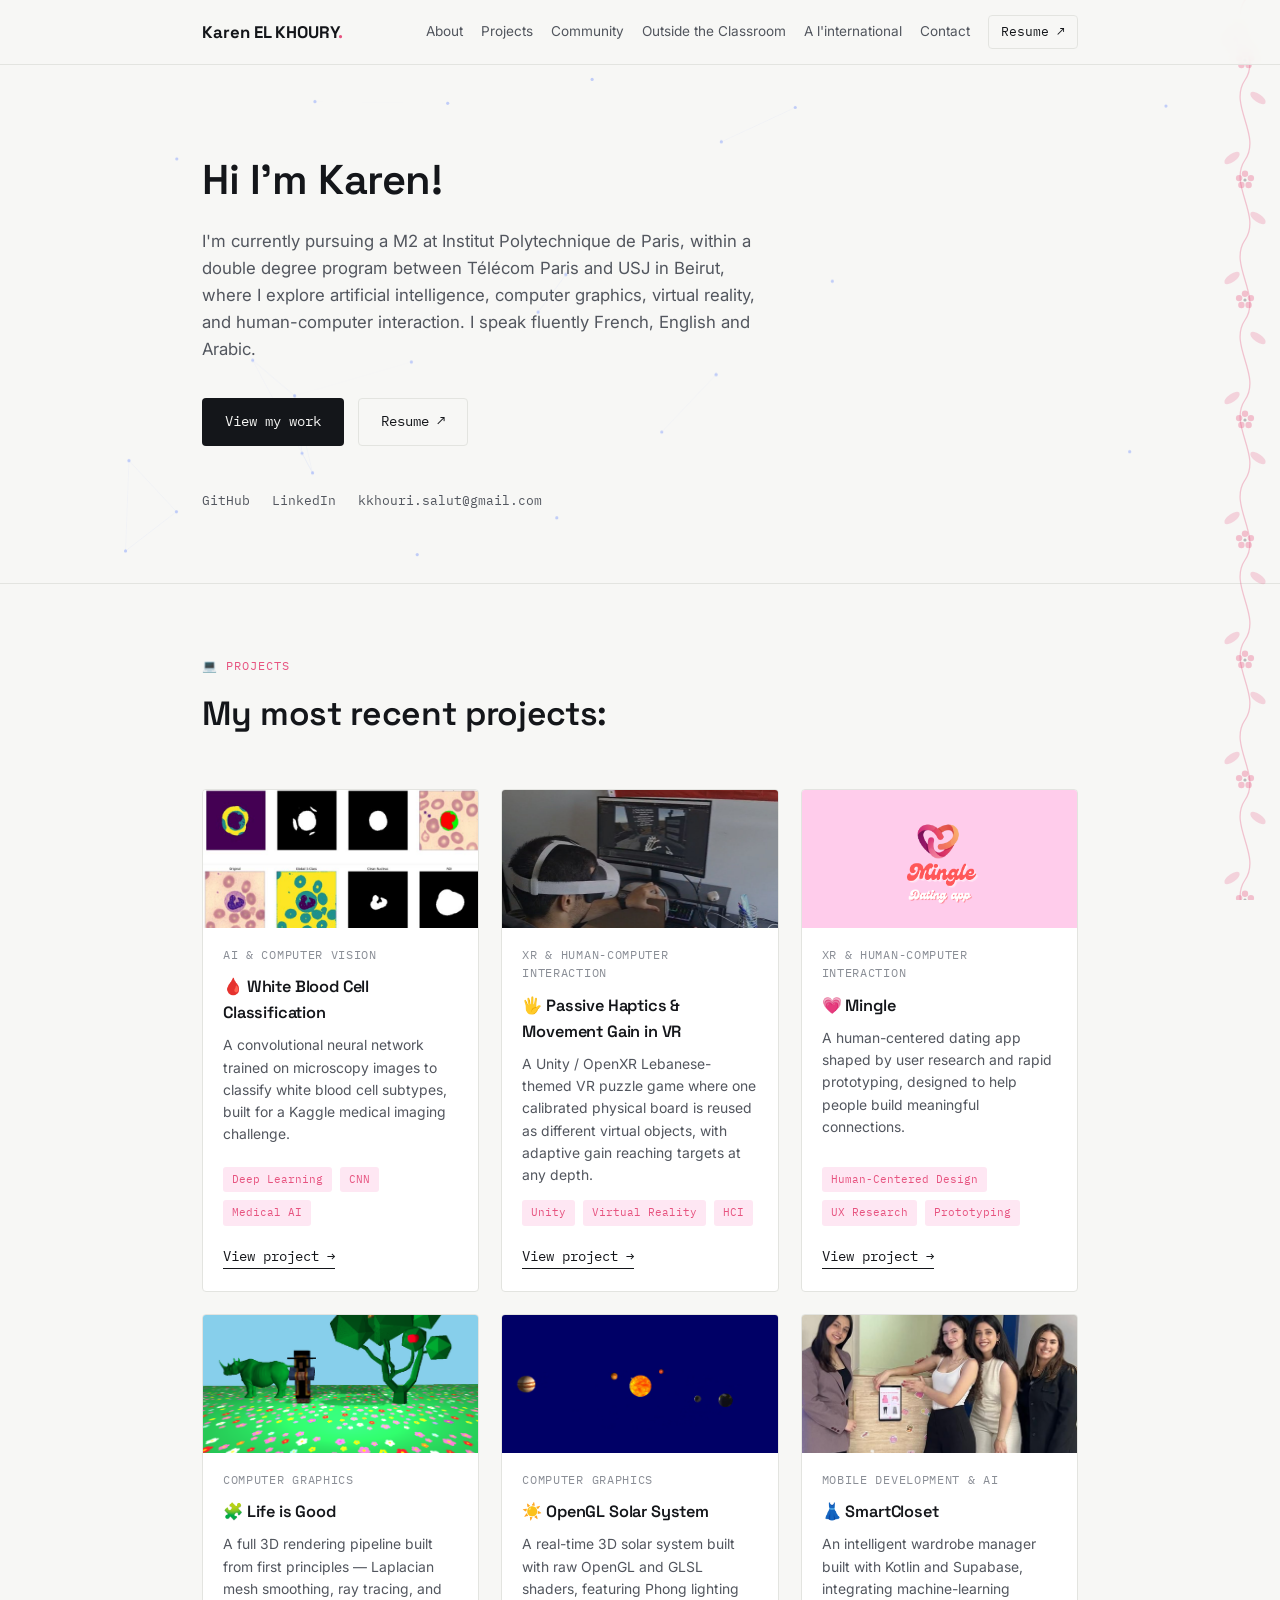
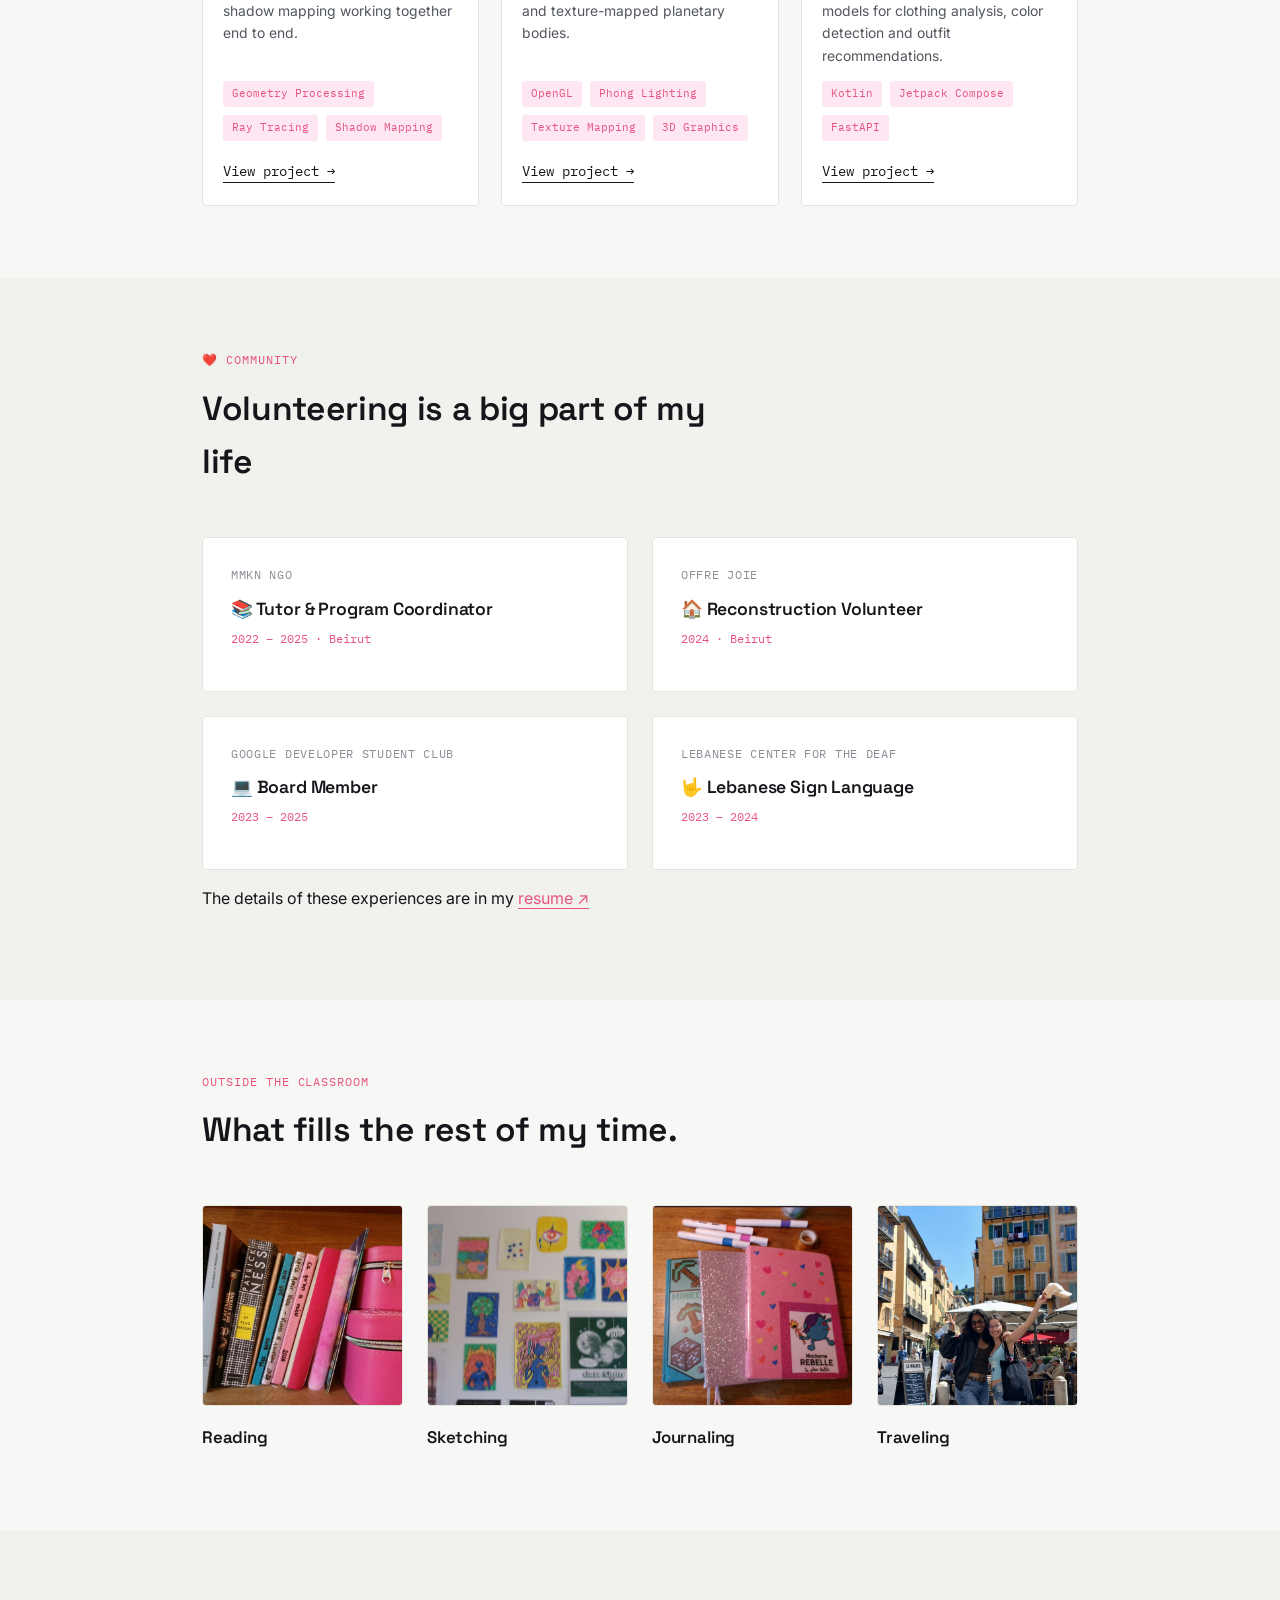
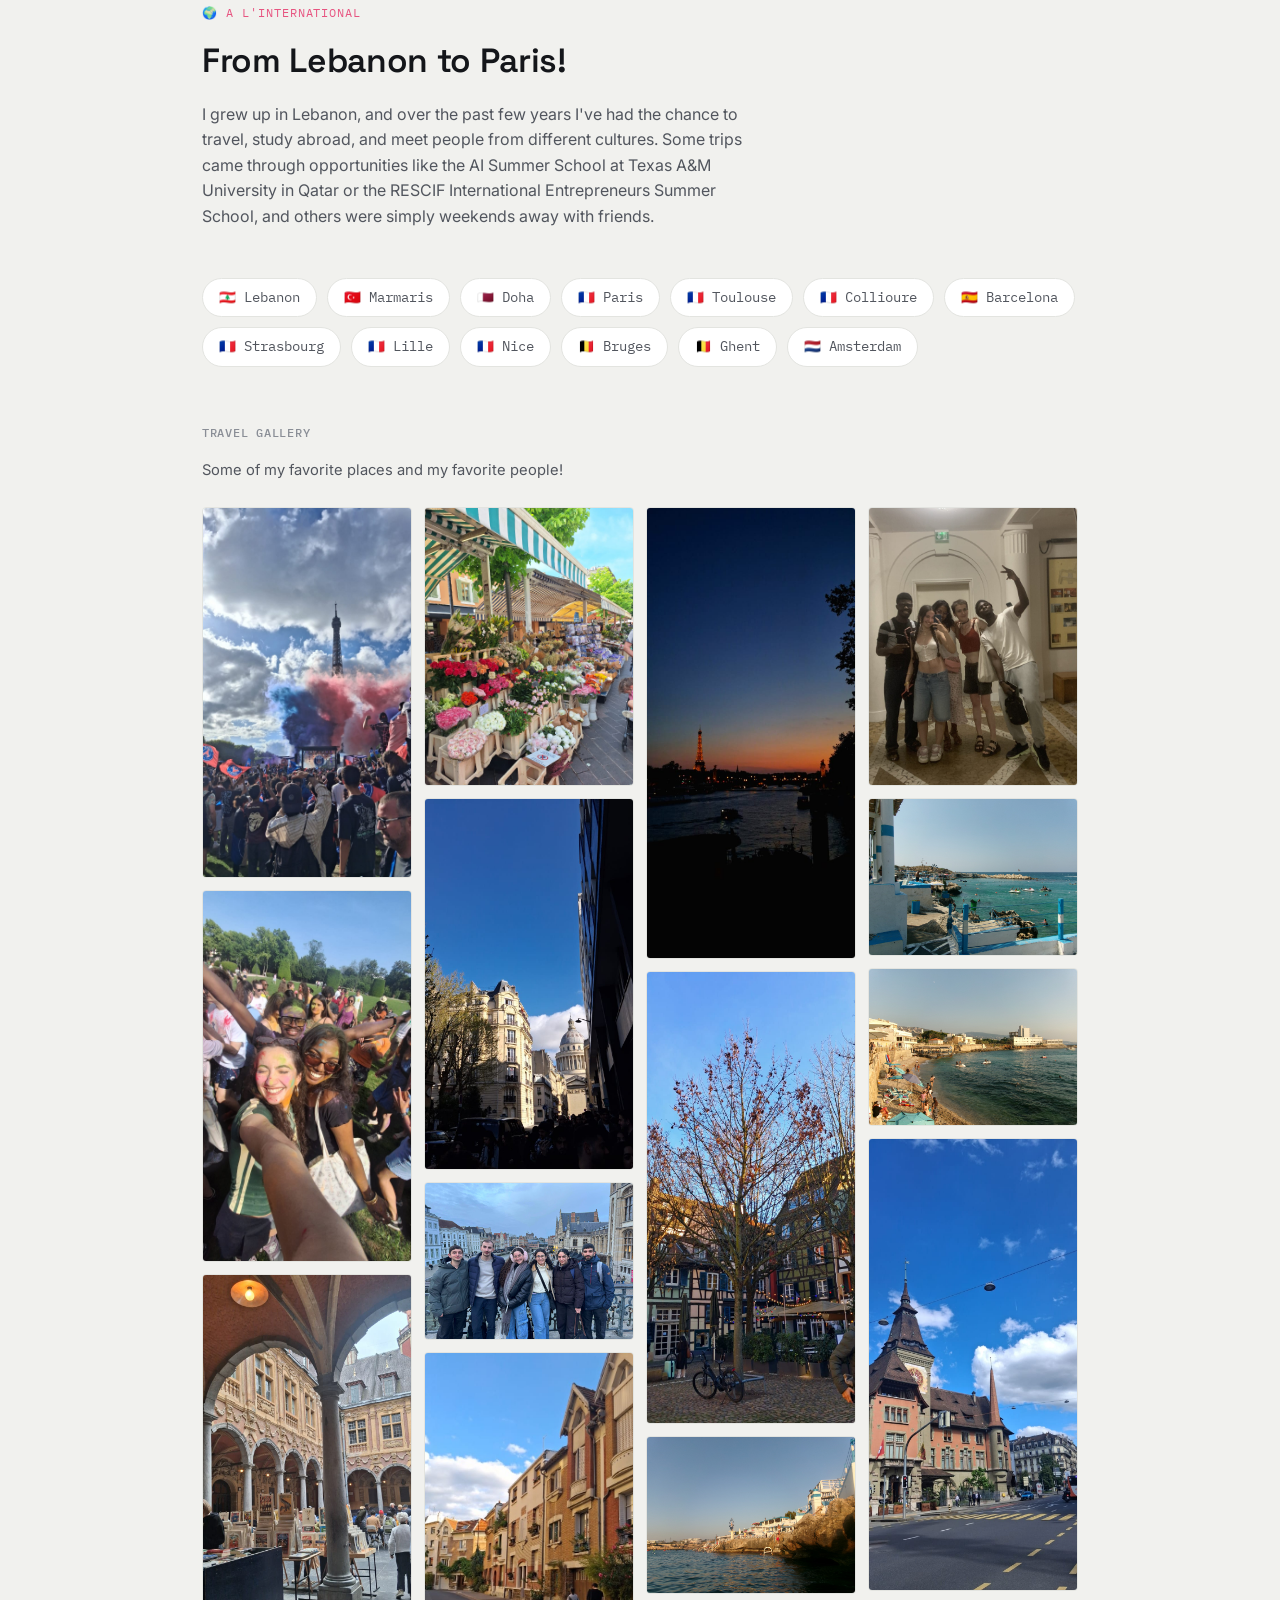
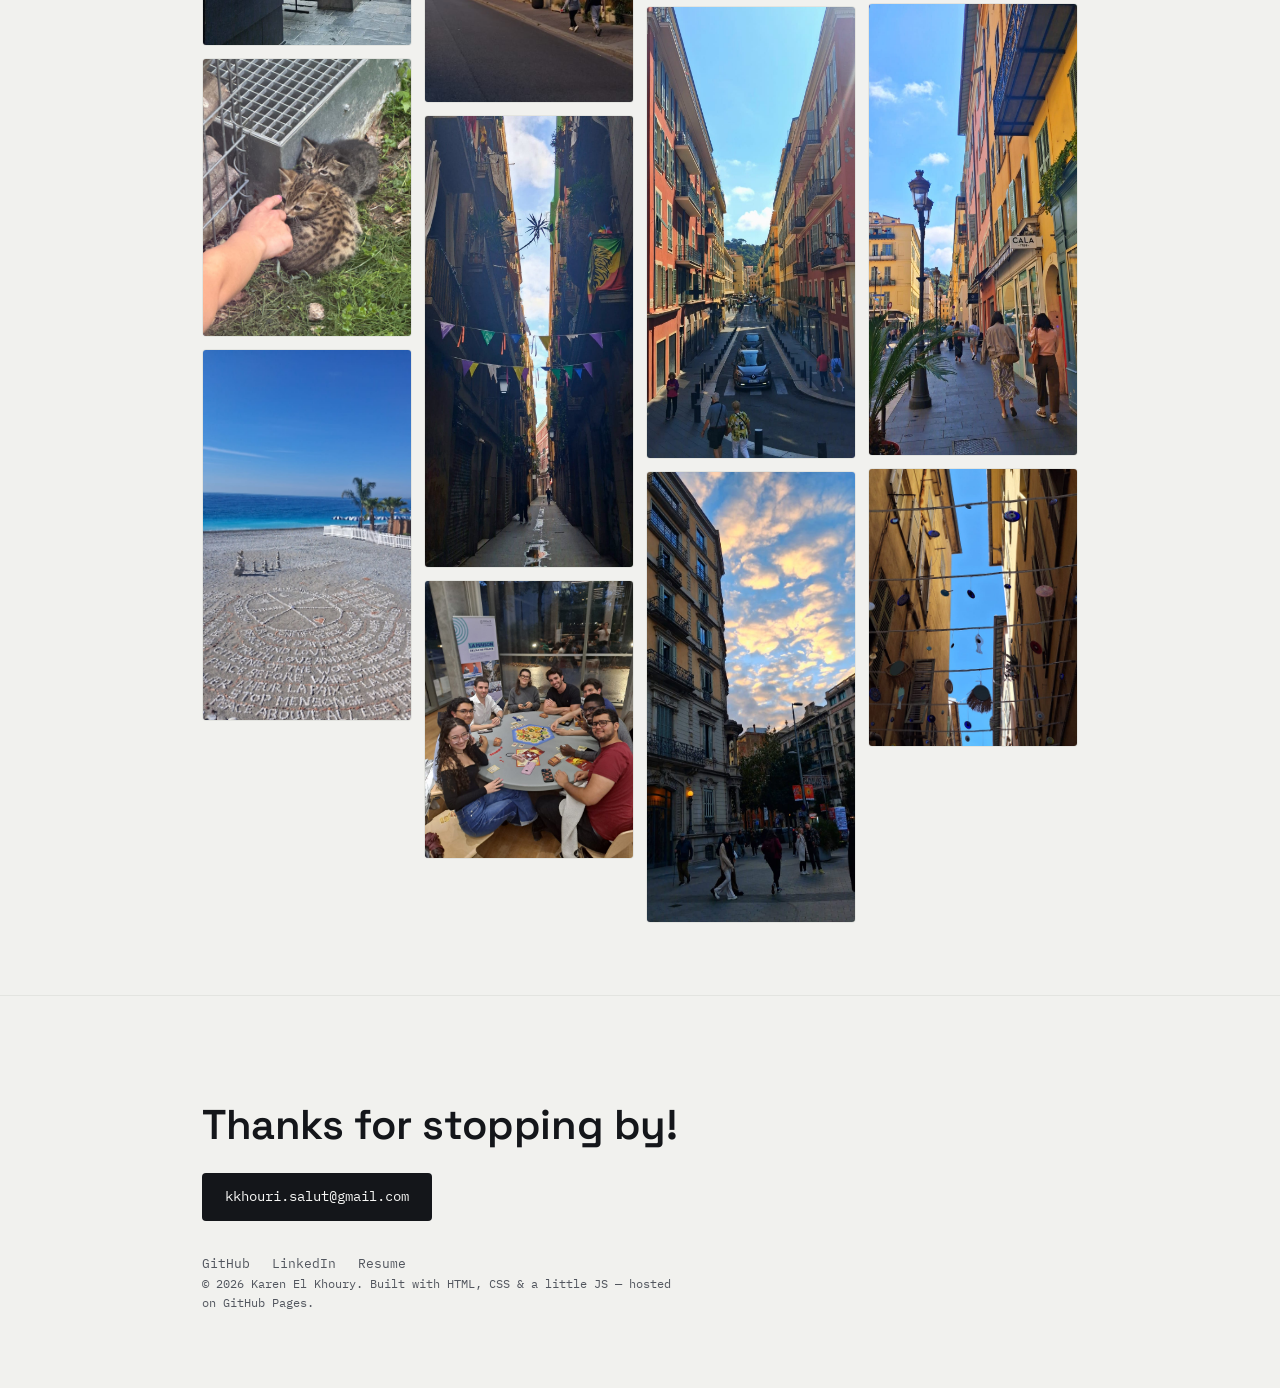
==== commit 93d796c9: "Revise app description for clarity Updated project description to specify 'dating app' instead of 'A" ====
--- a/index.html
+++ b/index.html
@@ -149,8 +149,8 @@
           <div class="card-body">
             <p class="card-cat">XR &amp; Human-Computer Interaction</p>
             <h3 class="card-title">💗 Mingle</h3>
-            <p class="card-desc">A human-centered Android app shaped by user research and rapid prototyping,
-              designed to help people build meaningful in-person connections.</p>
+            <p class="card-desc">A human-centered dating app shaped by user research and rapid prototyping,
+              designed to help people build meaningful connections.</p>
             <ul class="tags">
               <li>Human-Centered Design</li>
               <li>UX Research</li>
@@ -459,4 +459,4 @@
   <script src="js/main.js"></script>
 </body>
 
-</html>+</html>
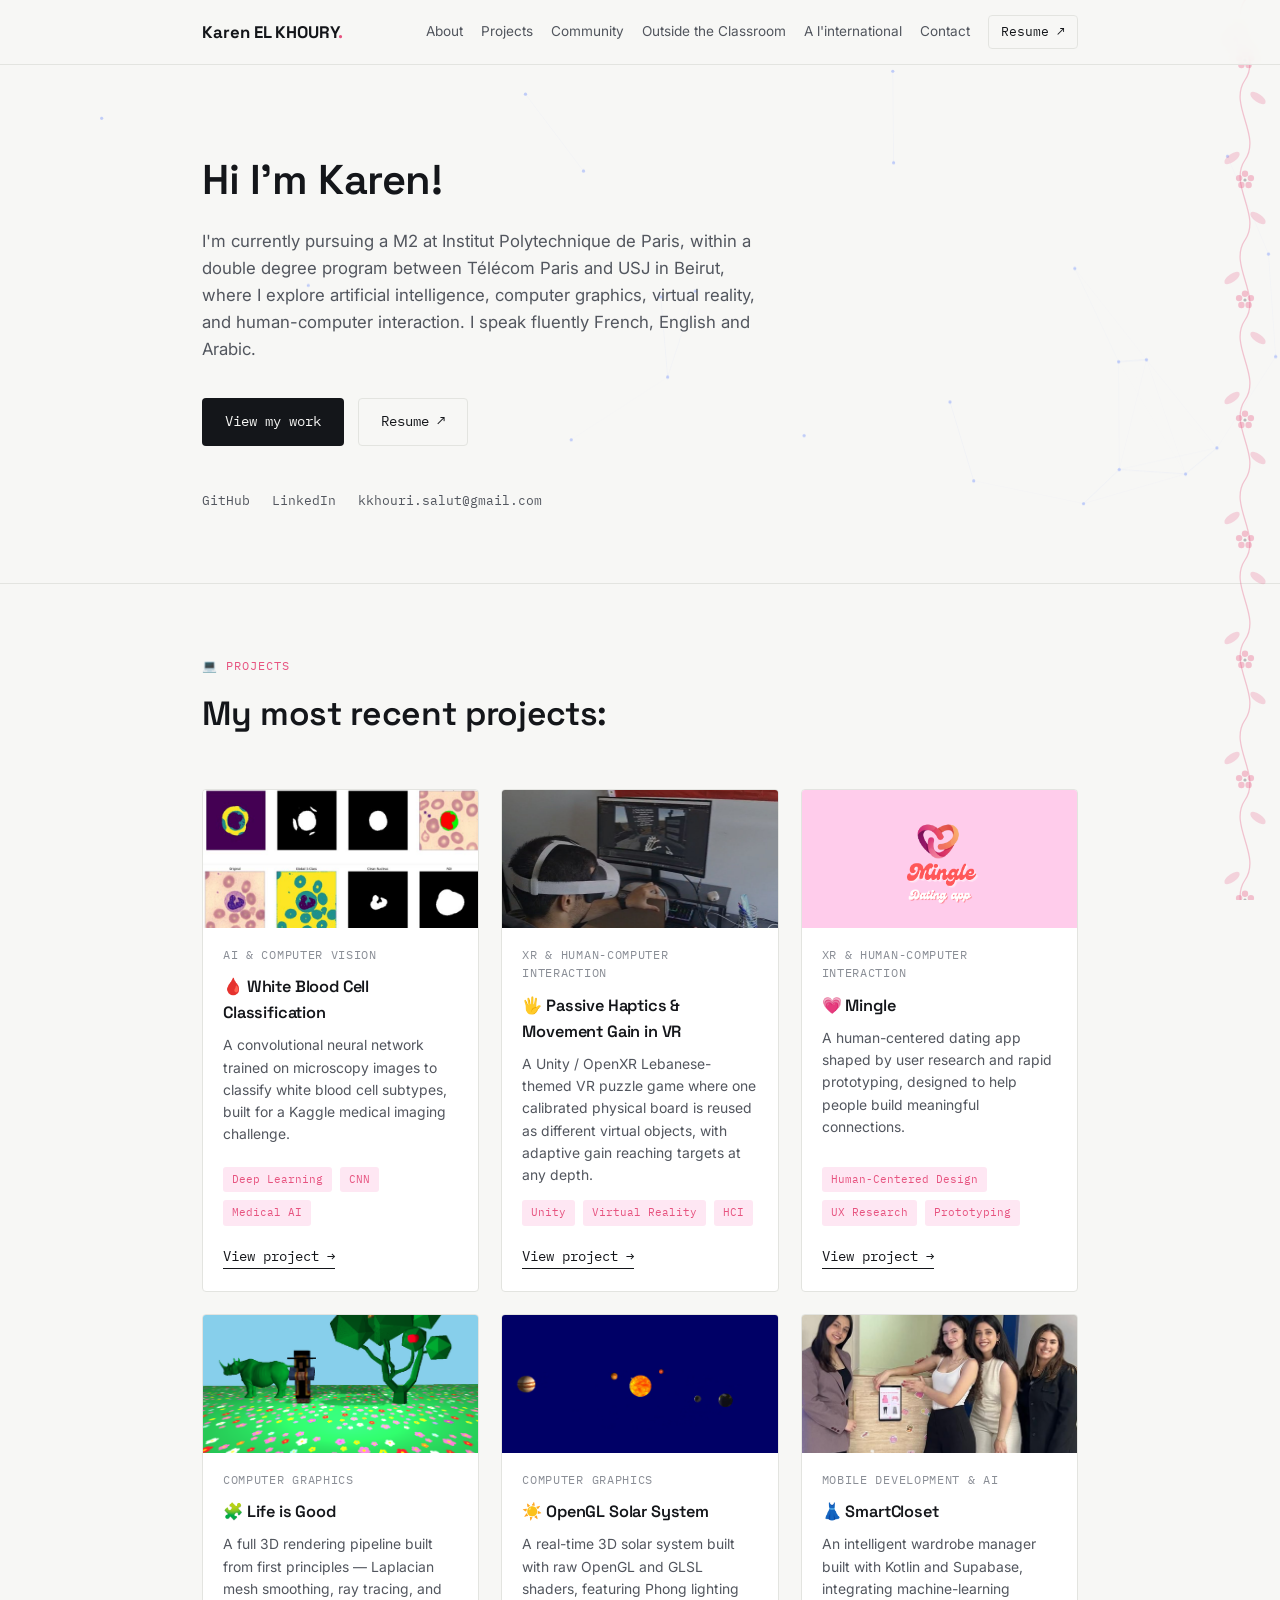
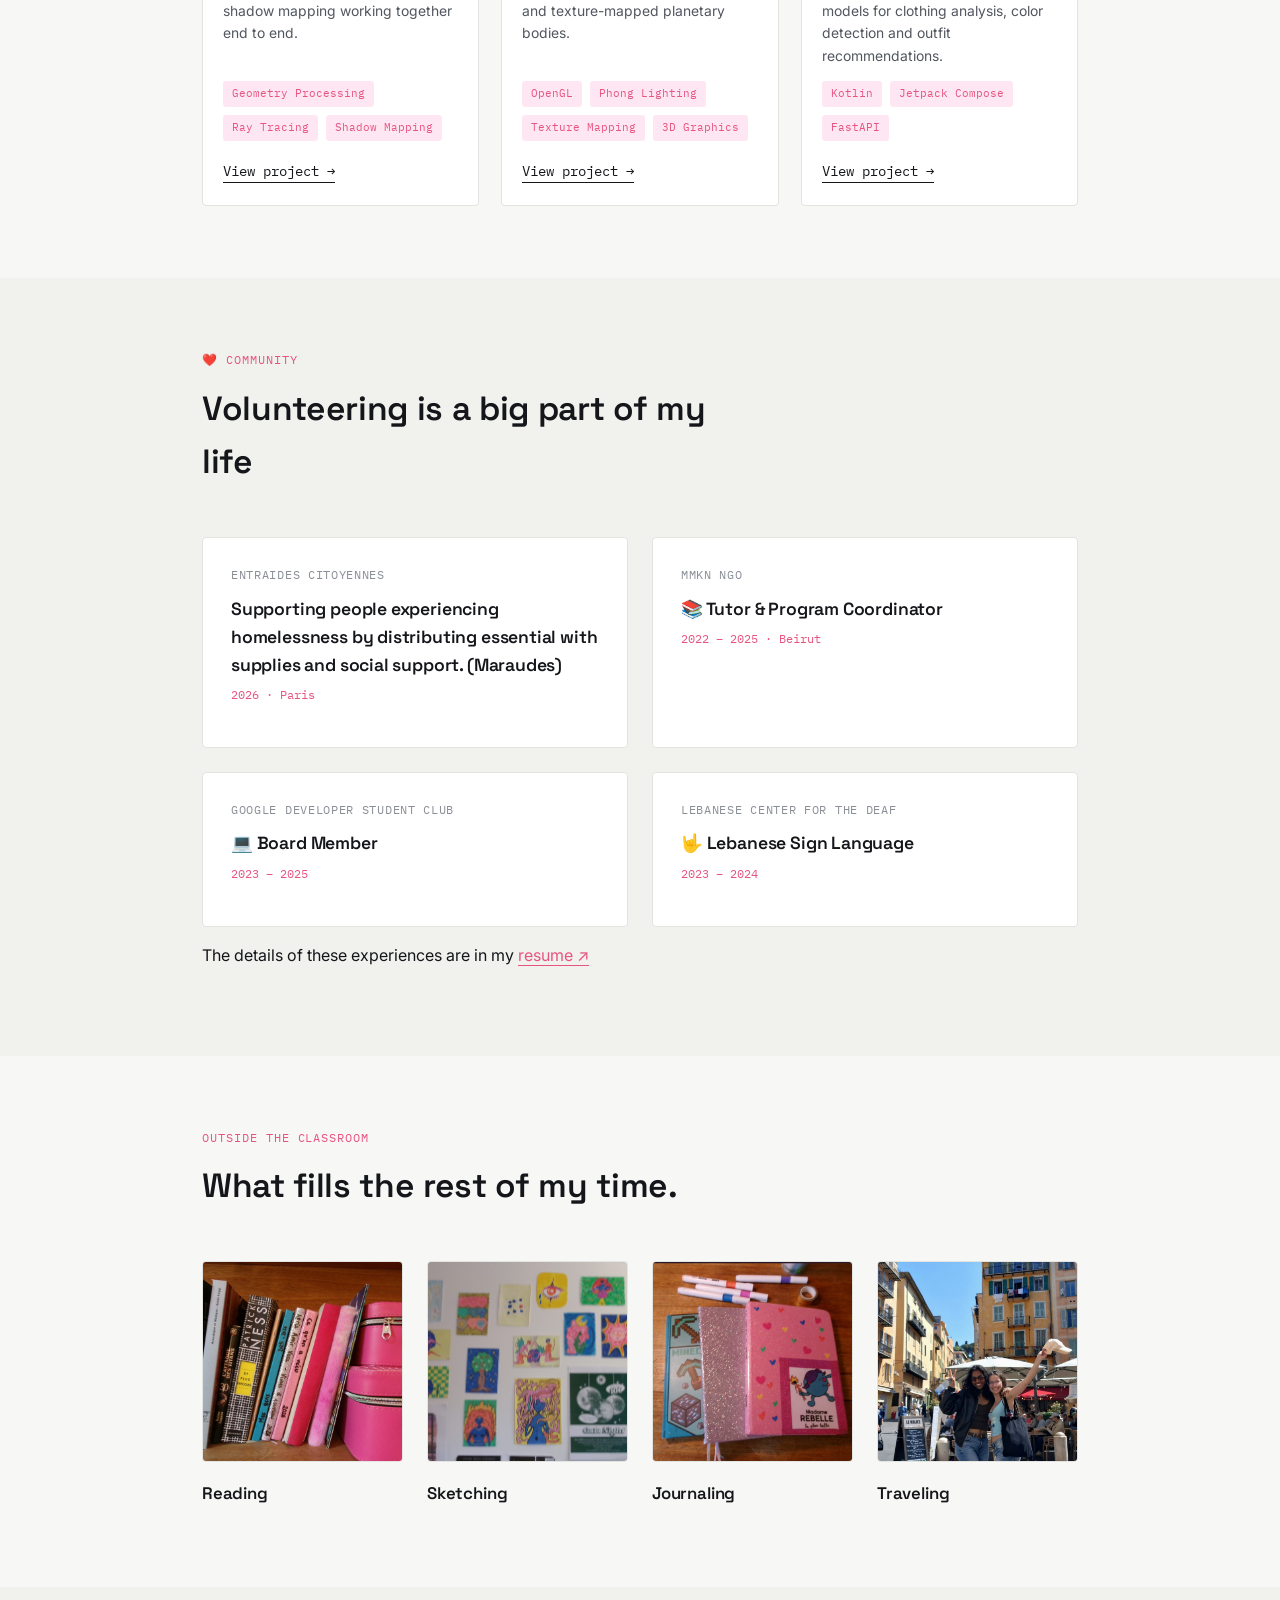
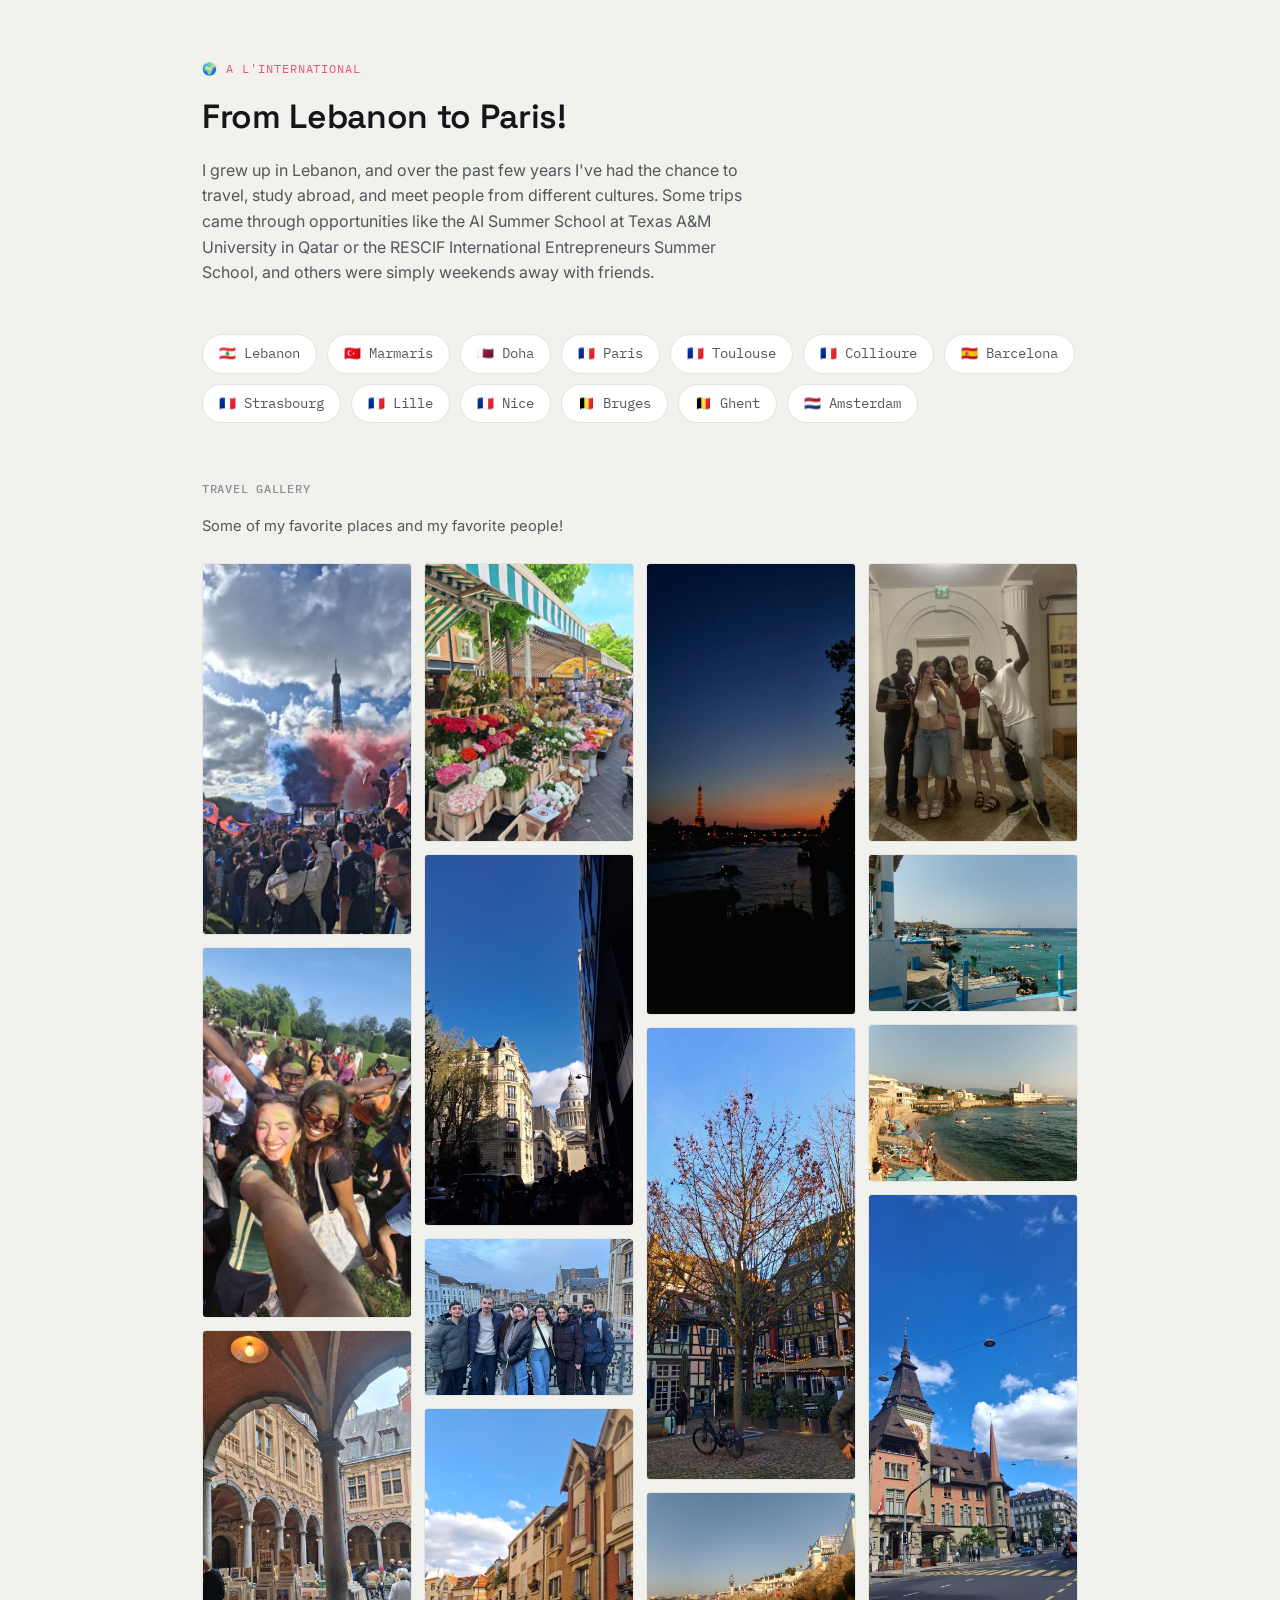
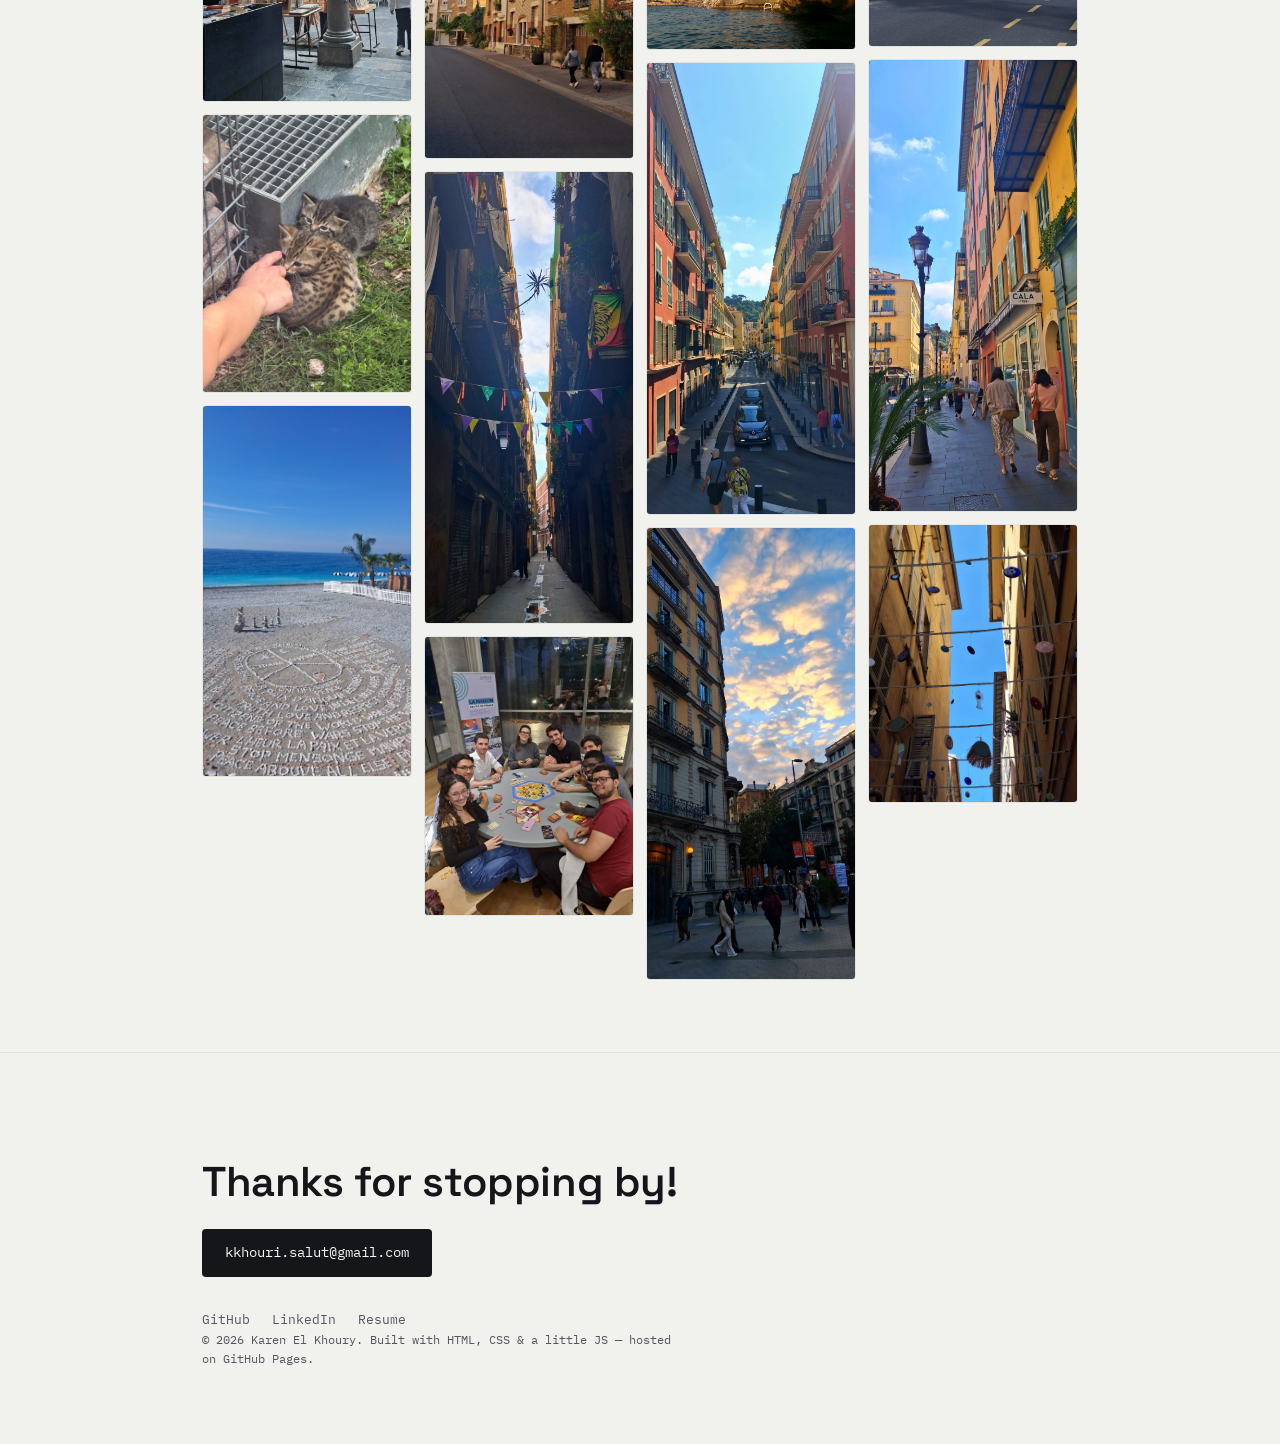
==== commit 9173f373: "updating volunteering" ====
--- a/index.html
+++ b/index.html
@@ -236,16 +236,18 @@
       <div class="care-grid">
 
         <article class="care-card">
+          <p class="care-org">Entraides Citoyennes </p>
+          <h3> Supporting people experiencing homelessness by distributing essential with supplies and social support. (Maraudes)</h3>
+          <p class="care-when">2026 · Paris</p>
+        </article>
+
+        <article class="care-card">
           <p class="care-org">Mmkn NGO</p>
           <h3>📚 Tutor & Program Coordinator</h3>
           <p class="care-when">2022 – 2025 · Beirut</p>
         </article>
 
-        <article class="care-card">
-          <p class="care-org">Offre Joie</p>
-          <h3>🏠 Reconstruction Volunteer</h3>
-          <p class="care-when">2024 · Beirut</p>
-        </article>
+        
 
         <article class="care-card">
           <p class="care-org">Google Developer Student Club</p>
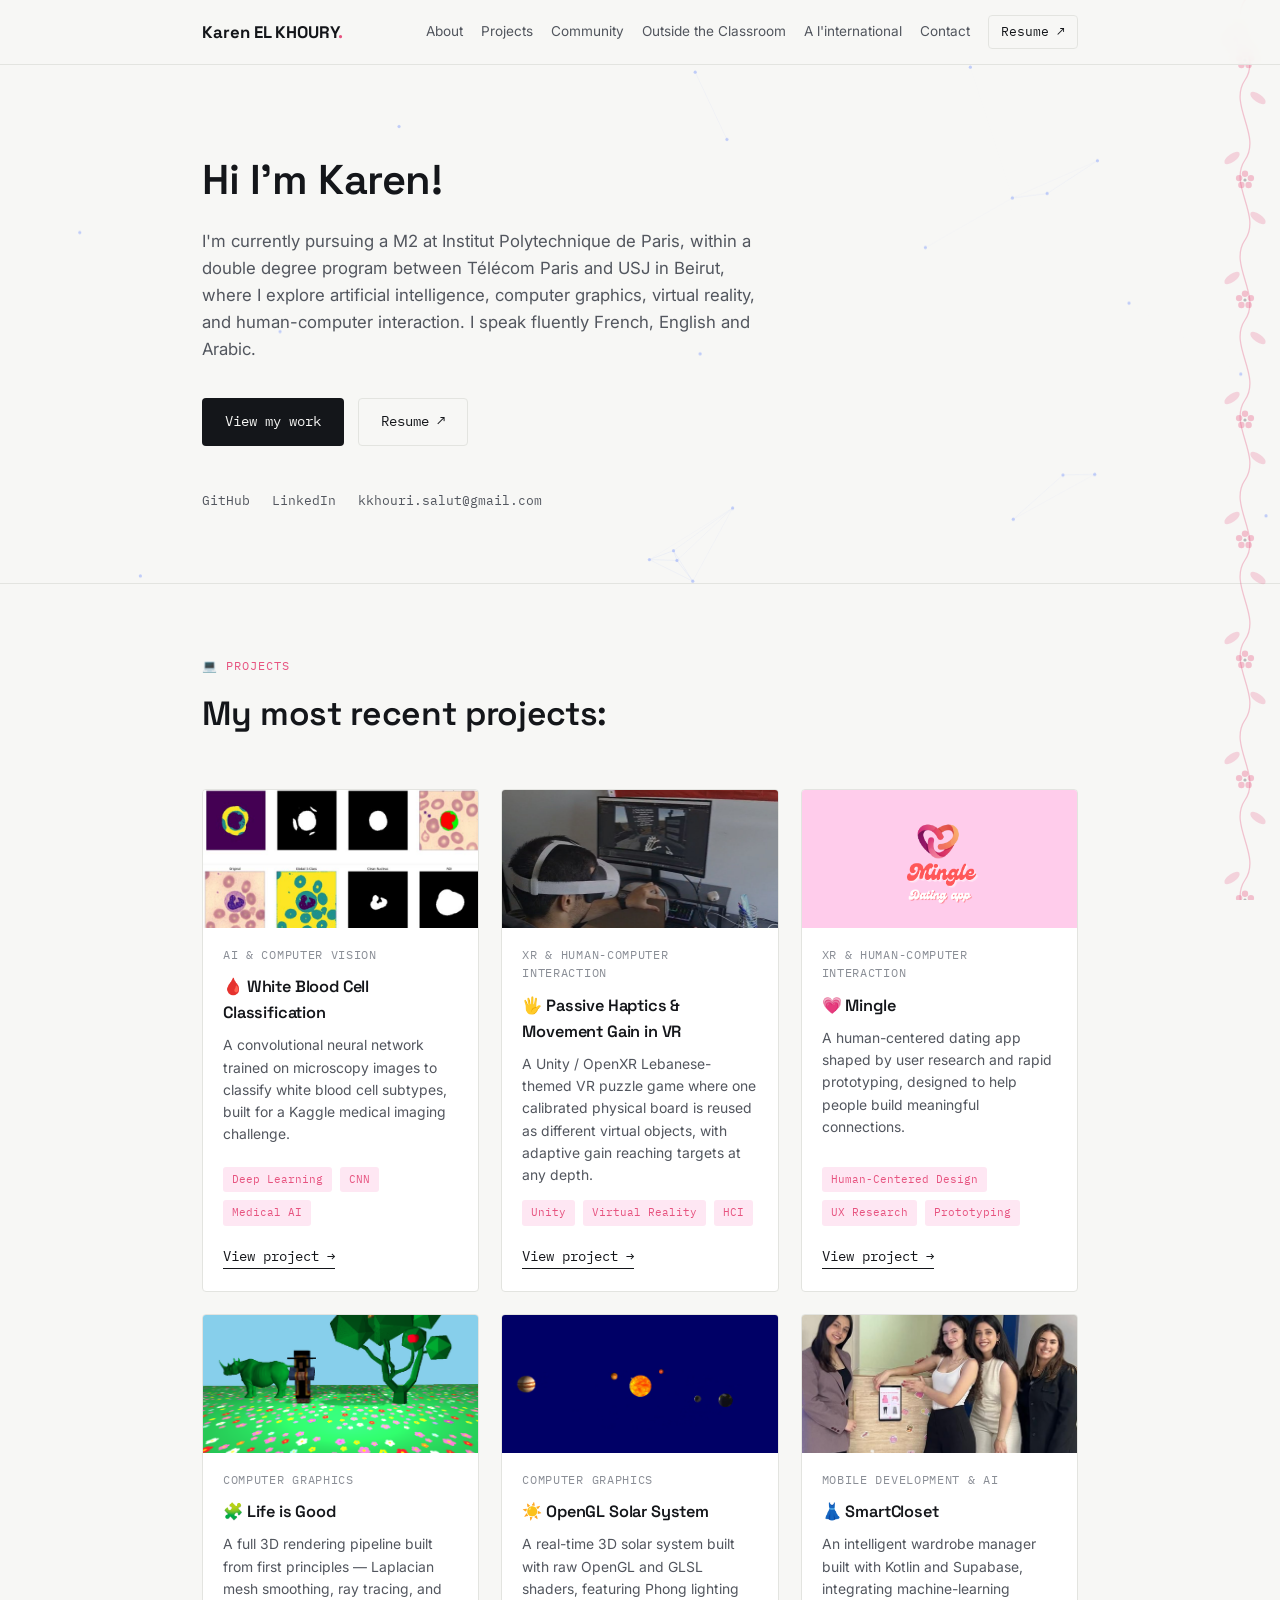
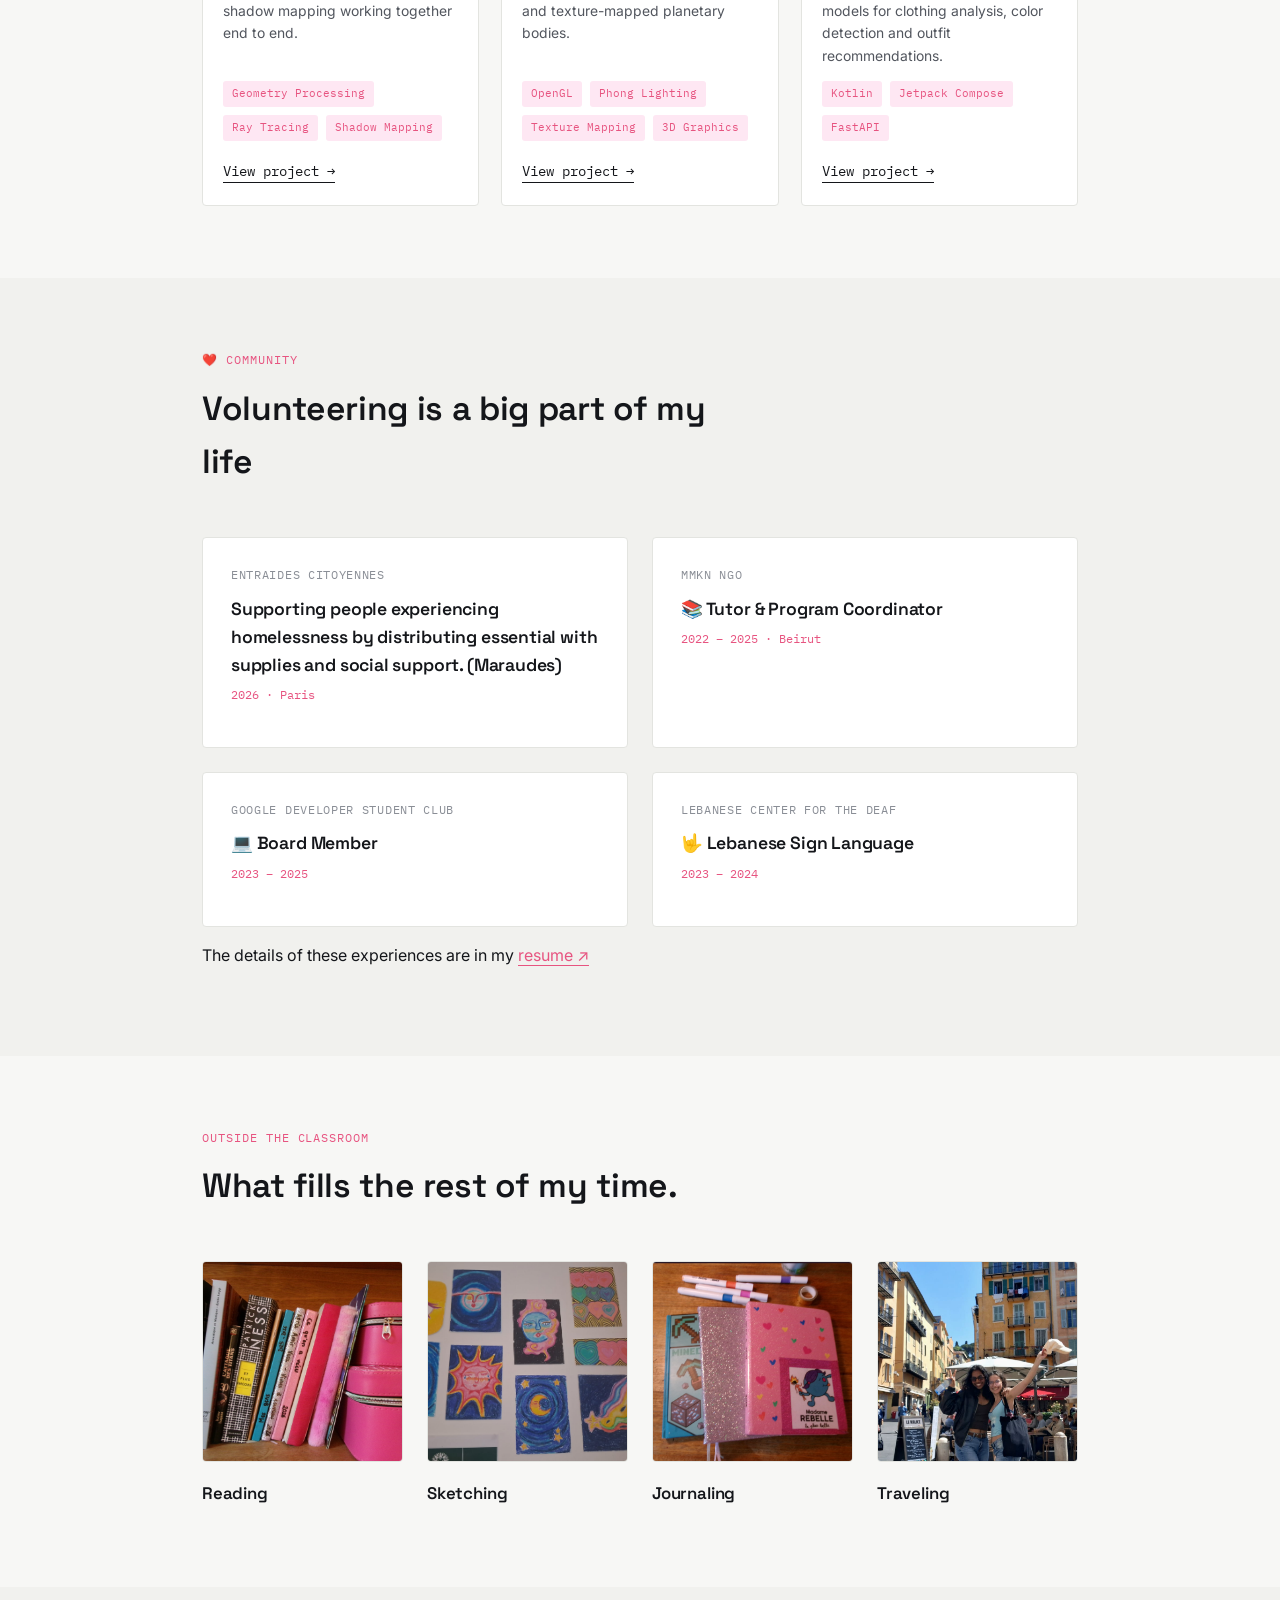
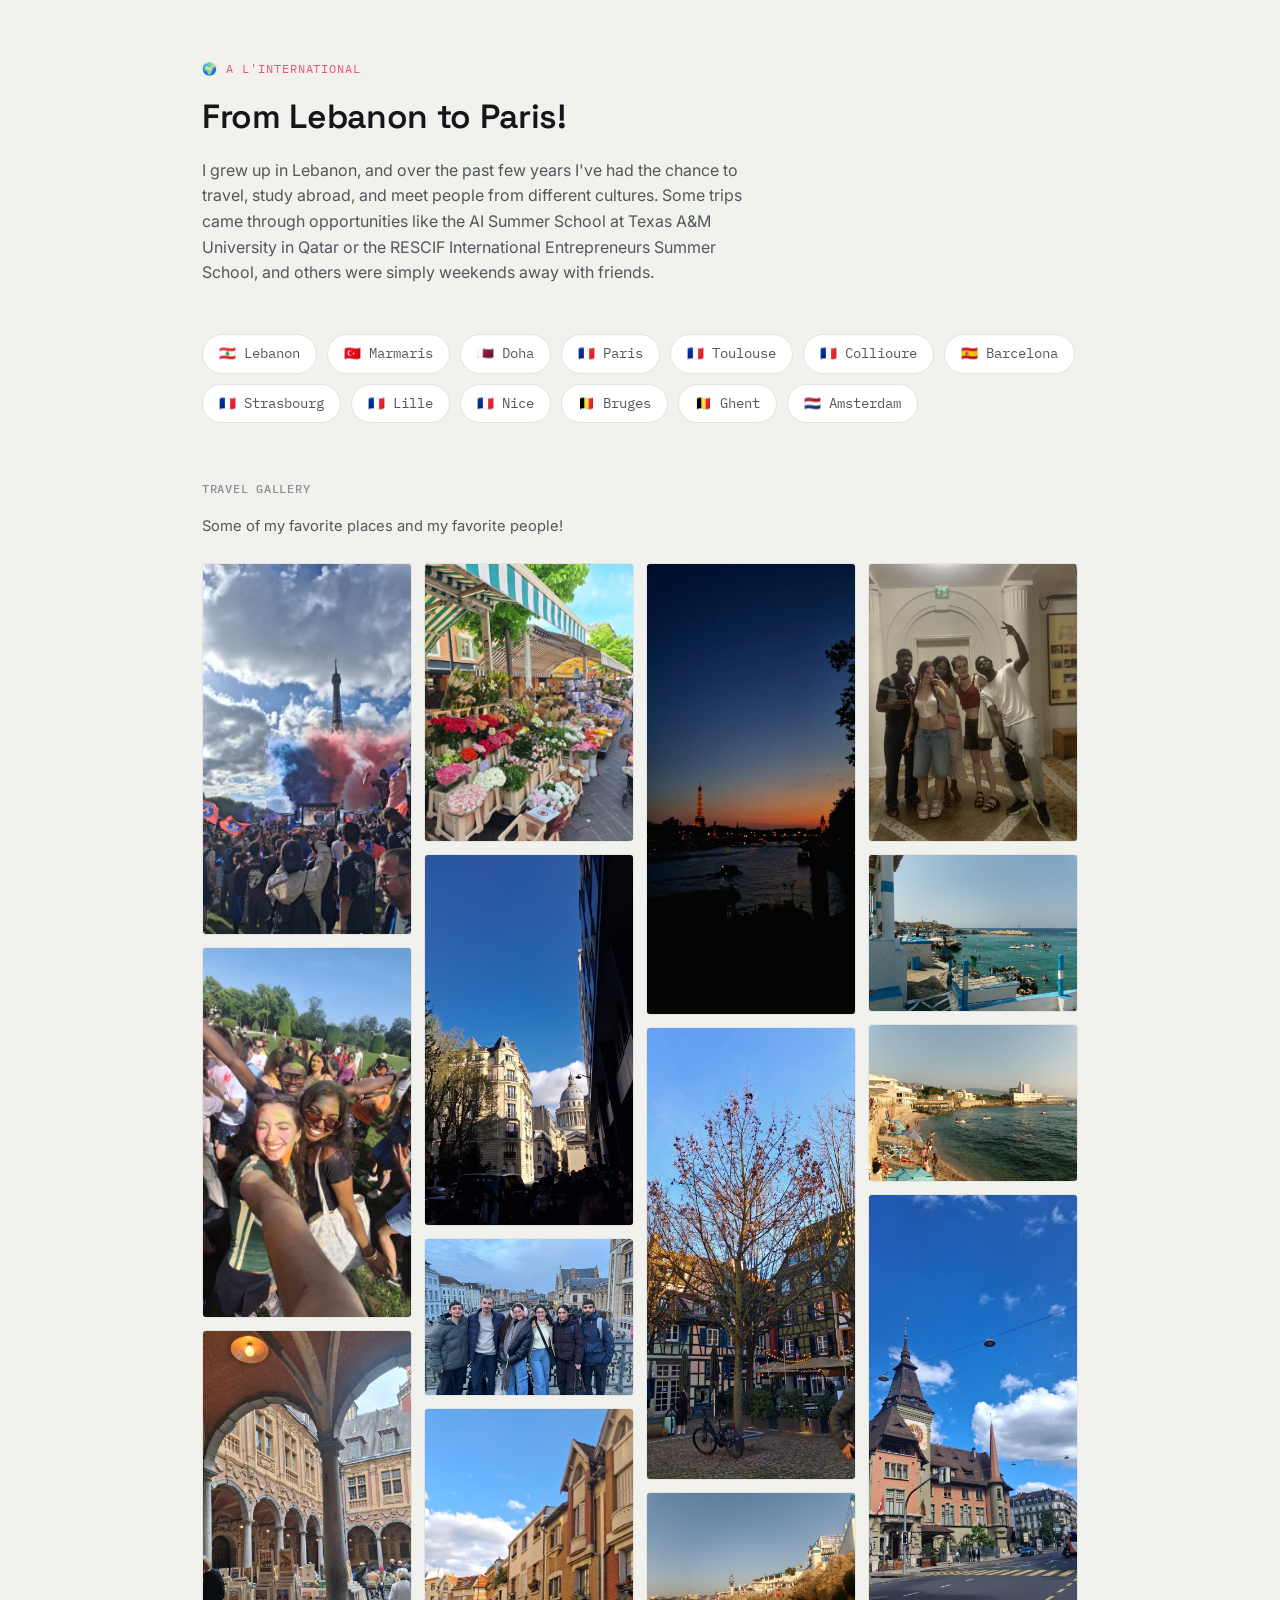
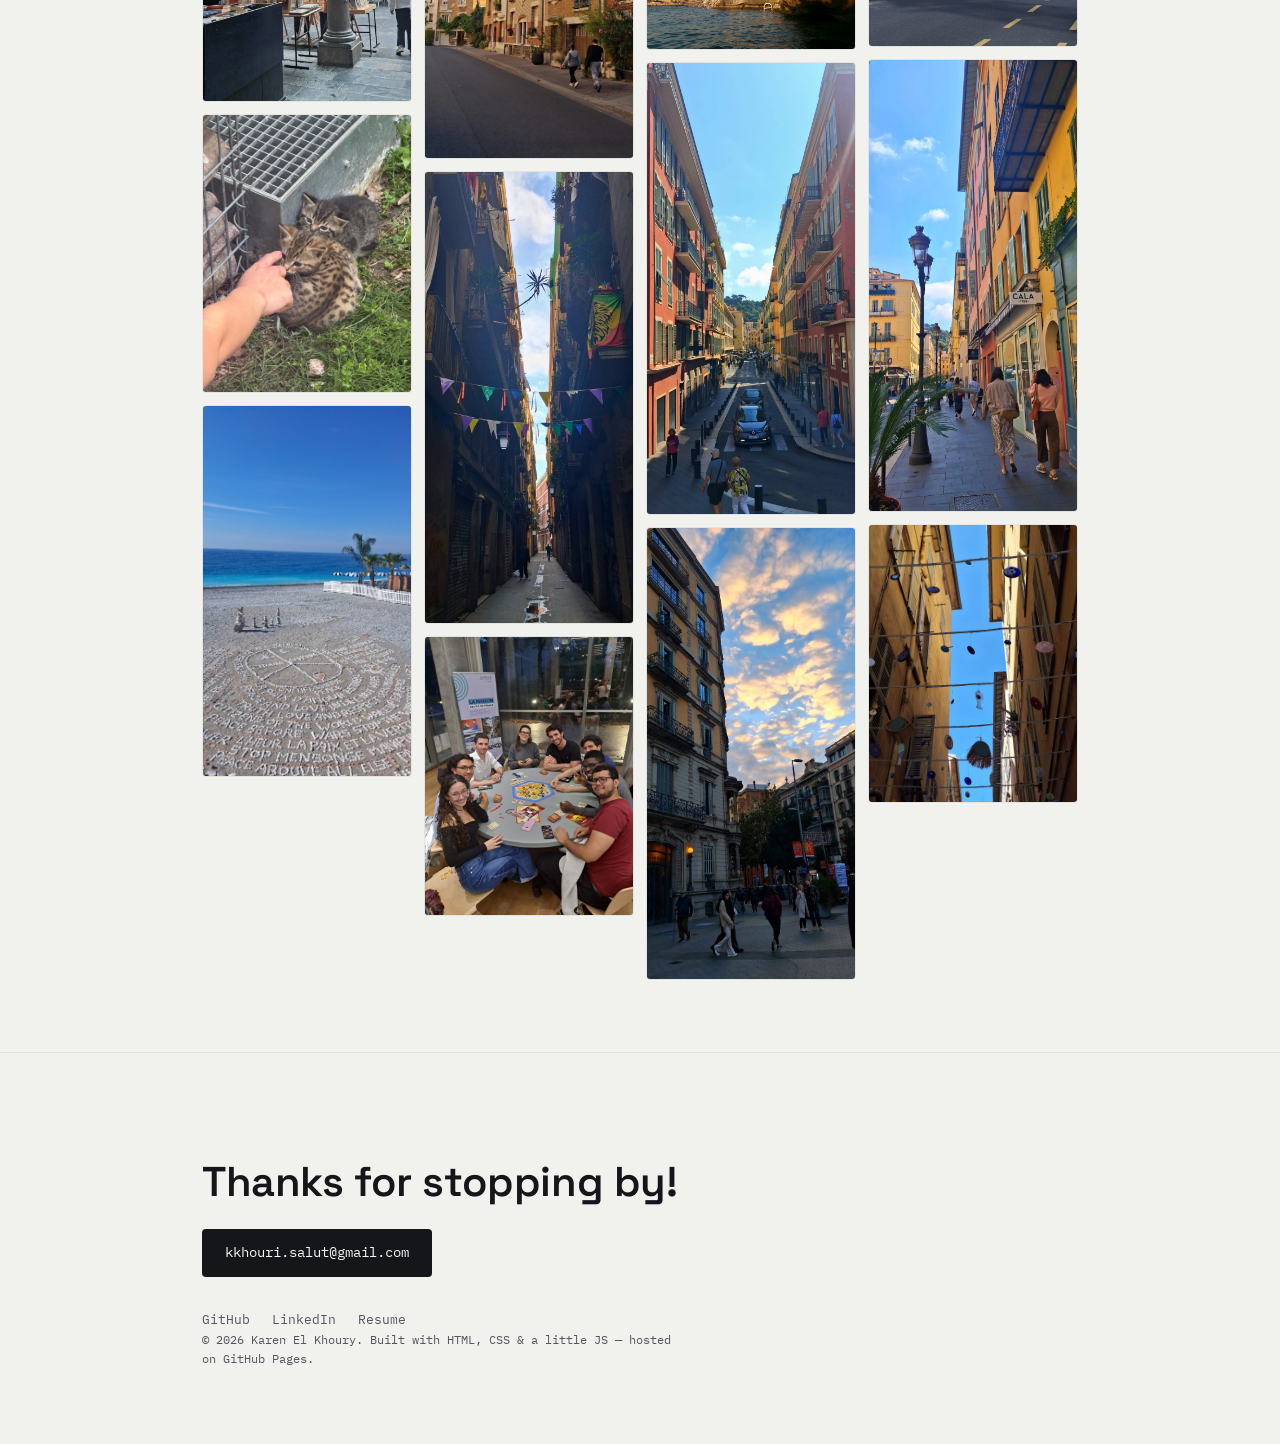
==== commit 741af9ce: "updating sketch image" ====
--- a/index.html
+++ b/index.html
@@ -292,7 +292,7 @@
 
         <article class="outside-card">
           <div class="photo-frame outside-photo">
-            <img src="assets/img/a.png" alt="sketches">
+            <img src="assets/img/a.jpeg" alt="sketches">
           </div>
           <h3>Sketching</h3>
 
